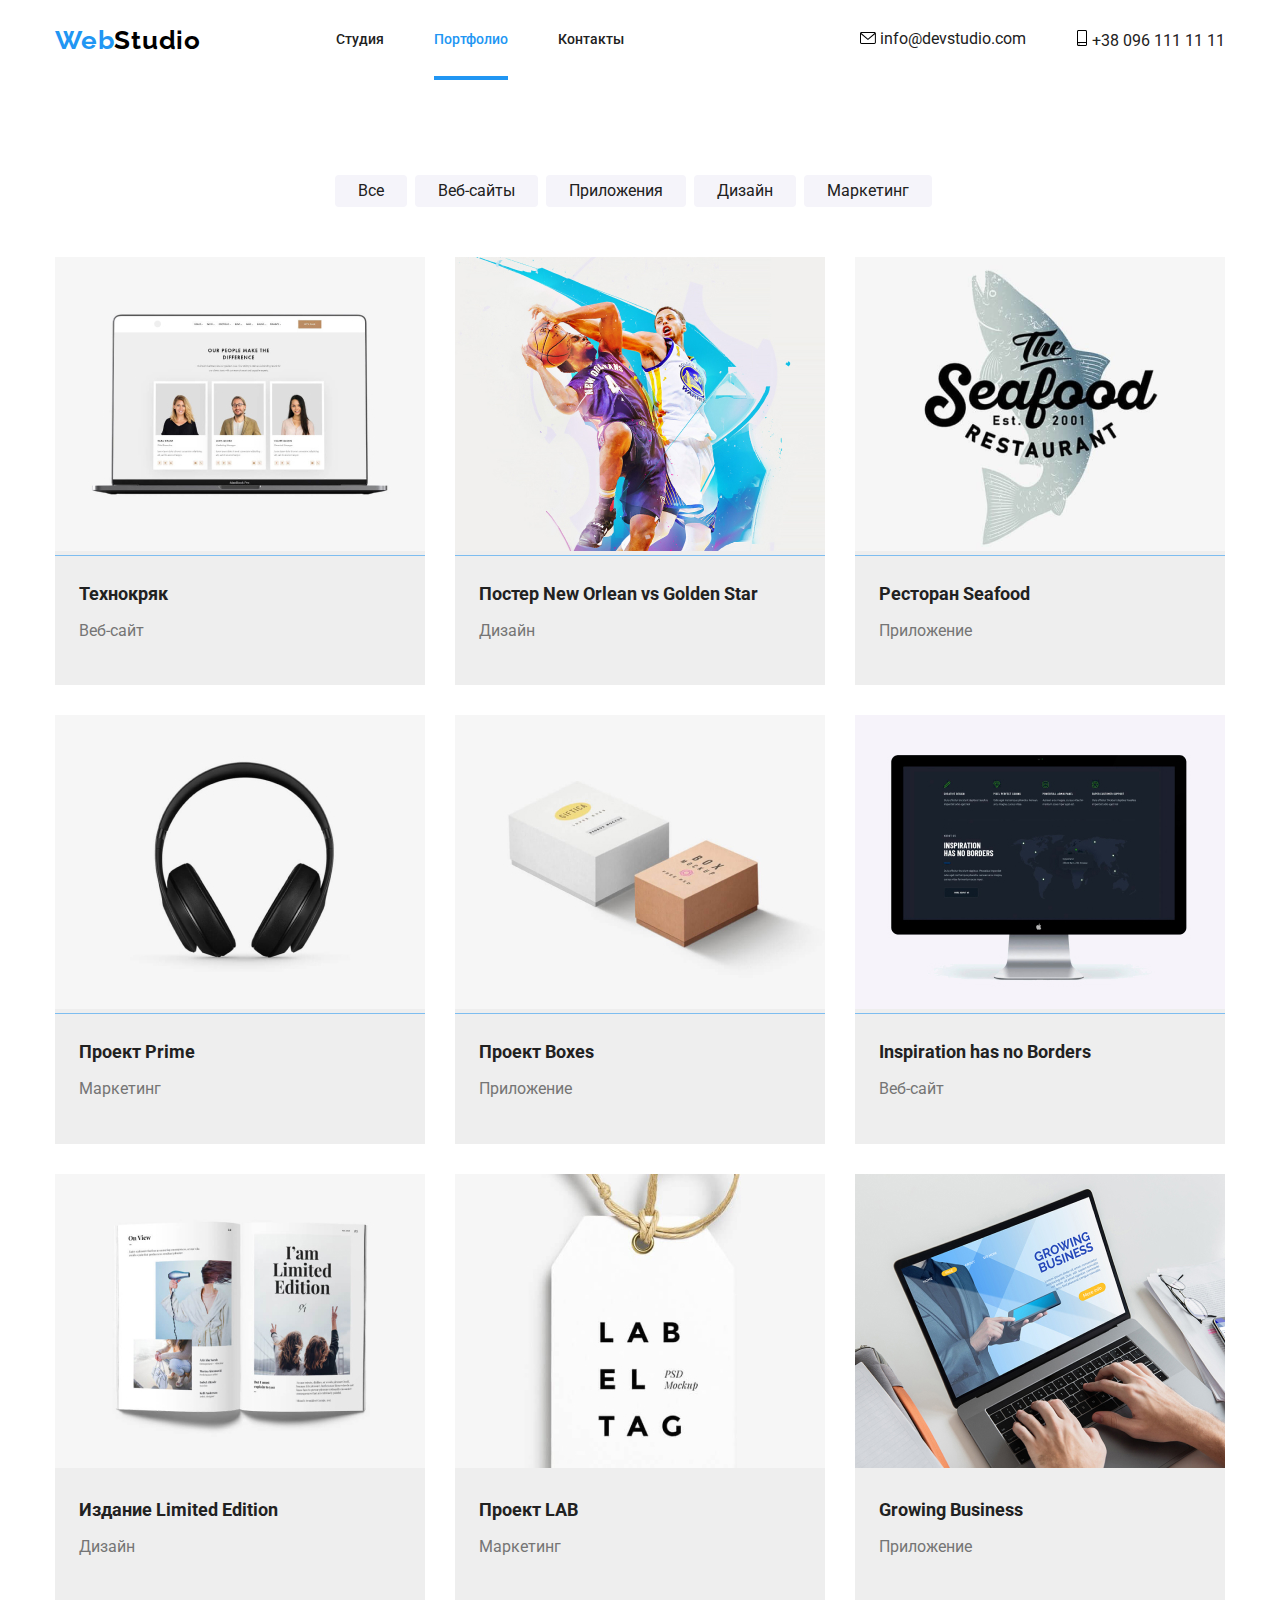
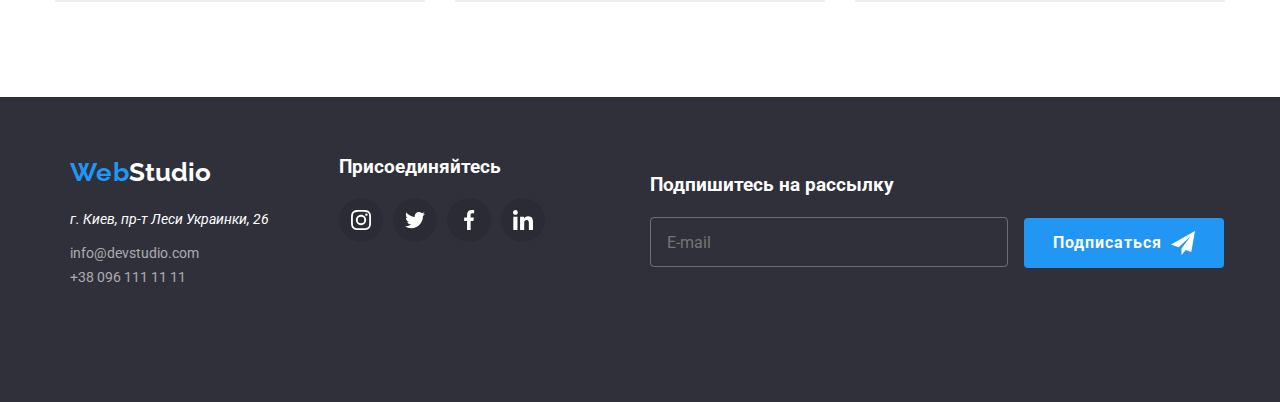
==== portfolio.html @ d2968dad "перенесено файли з дз-7" ====
<!DOCTYPE html>
<html lang="ru">
<head>
    <meta charset="UTF-8">
    <meta name="viewport" content="width=device-width, initial-scale=1.0">
    <title>Portfolio</title>
    <link href="https://fonts.googleapis.com/css2?family=Raleway:wght@700&family=Roboto:wght@400;500;700;900&display=swap" rel="stylesheet">
    <!-- <link rel="stylesheet" href="./css/styles.css"> -->
    <link rel="stylesheet" href="./css/main.min.css">
</head>
<body>

    <header class="page-header">
        <div class="container main-nav">
            <nav class="display-flex">
                <a href="./index.html" class="logo"> <span class="web">Web</span><span class="studio">Studio</span>  </a>
    
                <ul class="site-nav list">
                     <li class="item"><a href="./index.html" class="link" >Студия</a></li>
                     <li class="item"><a href="" class="link current" >Портфолио</a></li>
                     <li class="item"><a href="" class="link" >Контакты</a></li>
                </ul>
            </nav>
    
            <ul class="auth-nav-list">
                <li class="item">
                    <svg class="item-icon" width="16" height="12">
                        <use href="./svg/sprite.svg#icon-envelope"></use>
                    </svg>
                    <a href="mailto:info@devstudio.com" class="link">info@devstudio.com</a>
                </li>
                
                <li class="item">
                    <svg class="item-icon" width="12" height="16">
                        <use href="./svg/sprite.svg#icon-smartphone"></use>
                    </svg>
                    <a href="tel:+380961111111" class="link" >+38 096 111 11 11</a>
                </li>
            </ul>
        </div>
    </header>

    <main class="features">
       <div class="container">
        <section>
            <!-- <h1>невидимий заголовок</h1> -->
             <nav>
                 <ul class="btn-portfolio">
                     <li><button class="button-portfolio">Все</button></li>
                     <li><button class="button-portfolio">Веб-сайты</button></li>
                     <li><button class="button-portfolio">Приложения</button></li>
                     <li><button class="button-portfolio">Дизайн</button></li>
                     <li><button class="button-portfolio">Маркетинг</button></li>
                 </ul>
              </nav>
 
              <ul class="works">
                  <li class="works-element">
                      <a href="">
                        <div class="works-element-blue">
                             <img src="./img/img31.png" alt="Технокряк" width="370">
                             <div class="works-overlay">
                                 <p class="works-description">Технокряк это современная площадка распространения коронавируса. Компании используют эту платформу для цифрового шпионажа и атак на защищённые сервера конкурентов.</p>
                             </div>
                        </div>
                             <h3 class="team-works">Технокряк</h3>
                             <p class="team-web">Веб-сайт</p>
                      </a>
                  </li>
 
                  <li class="works-element">
                     <a href="">
                        <div class="works-element-blue">
                             <img src="./img/img32.png" alt="Постер New Orlean vs Golden Star" width="370">
                             <div class="works-overlay">
                                 <p class="works-description">Технокряк это современная площадка распространения коронавируса. Компании используют эту платформу для цифрового шпионажа и атак на защищённые сервера конкурентов.</p>
                             </div>
                        </div>
                             <h3 class="team-works">Постер New Orlean vs Golden Star</h3>
                             <p class="team-web">Дизайн</p>
                     </a>
                 </li>
 
                 <li class="works-element">
                     <a href="">
                        <div class="works-element-blue">
                             <img src="./img/img33.png" alt="Ресторан Seafood" width="370">
                             <div class="works-overlay">
                                 <p class="works-description">Технокряк это современная площадка распространения коронавируса. Компании используют эту платформу для цифрового шпионажа и атак на защищённые сервера конкурентов.</p>
                             </div>
                        </div>
                             <h3 class="team-works">Ресторан Seafood</h3>
                             <p class="team-web">Приложение</p>
                     </a>
                 </li>
 
                 <li class="works-element">
                     <a href="">
                        <div class="works-element-blue">
                             <img src="./img/img34.png" alt="Проект Prime" width="370">
                             <div class="works-overlay">
                                 <p class="works-description"> Технокряк это современная площадка распространения коронавируса. Компании используют эту платформу для цифрового шпионажа и атак на защищённые сервера конкурентов.</p>
                            </div>
                        </div>
                             <h3 class="team-works">Проект Prime</h3>
                             <p class="team-web">Маркетинг</p>
                     </a>
                 </li>
 
                 <li class="works-element">
                     <a href="">
                        <div class="works-element-blue">
                              <img src="./img/img35.png" alt="Проект Boxes" width="370">
                              <div class="works-overlay">
                                  <p class="works-description">Технокряк это современная площадка распространения коронавируса. Компании используют эту платформу для цифрового шпионажа и атак на защищённые сервера конкурентов.</p>
                            </div>
                        </div>
                              <h3 class="team-works">Проект Boxes</h3>
                              <p class="team-web">Приложение</p>
                     </a>
                 </li>
 
                 <li class="works-element">
                     <a href="">
                        <div class="works-element-blue">
                             <img src="./img/img36.png" alt="Inspiration has no Borders" width="370">
                             <div class="works-overlay">
                                 <p class="works-description">Технокряк это современная площадка распространения коронавируса. Компании используют эту платформу для цифрового шпионажа и атак на защищённые сервера конкурентов.</p>
                            </div>
                        </div>
                             <h3 class="team-works">Inspiration has no Borders</h3>
                             <p class="team-web">Веб-сайт</p>
                     </a>
                 </li>
 
                 <li class="works-element">
                     <a href="">
                        <div class="works-element-blue">
                             <img src="./img/img37.png" alt="Издание Limited Edition" width="370">
                             <div class="works-overlay">
                                 <p class="works-description">Технокряк это современная площадка распространения коронавируса. Компании используют эту платформу для цифрового шпионажа и атак на защищённые сервера конкурентов.</p>
                            </div>
                        </div>
                             <h3 class="team-works">Издание Limited Edition</h3>
                             <p class="team-web">Дизайн</p>
                     </a>
                 </li>
 
                 <li class="works-element">
                     <a href="">
                        <div class="works-element-blue">
                             <img src="./img/img38.png" alt="Проект LAB" width="370">
                             <div class="works-overlay">
                                 <p class="works-description">Технокряк это современная площадка распространения коронавируса. Компании используют эту платформу для цифрового шпионажа и атак на защищённые сервера конкурентов.</p>
                            </div>
                        </div>
                             <h3 class="team-works">Проект LAB</h3>
                             <p class="team-web">Маркетинг</p>
                     </a>
                 </li>
 
                 <li class="works-element">
                     <a href="">
                        <div class="works-element-blue">
                             <img src="./img/img39.png" alt="Growing Business" width="370">
                             <div class="works-overlay">
                                 <p class="works-description">Технокряк это современная площадка распространения коронавируса. Компании используют эту платформу для цифрового шпионажа и атак на защищённые сервера конкурентов.</p>
                            </div>
                        </div>
                             <h3 class="team-works">Growing Business</h3>
                             <p class="team-web">Приложение</p>
                     </a>
                 </li>
              </ul>
          </section>
       </div>
    </main>


    <footer class="footer">
        <div class="container footer-container">
            <div class="contact-block">
                <a href="./index.html" class="logo"> <span class="web">Web</span><span class="studio-footer">Studio</span>  </a>

                <address>
                 г. Киев, пр-т Леси Украинки, 26
                </address>

                 <ul class="footer-list">
                    <li><a class="contact" href="mailto:info@devstudio.com">info@devstudio.com</a></li>
                    <li><a class="contact" href="tel:+380961111111">+38 096 111 11 11</a></li>
                </ul>
            </div>

            <div class="join-block">
                <h3 class="join-block-title">Присоединяйтесь</h3>
                 <ul class="social-display">
                    <li>
                        <div class="social-icon">
                            <svg width="20" height="20">
                                 <use href="./svg/sprite.svg#icon-instagram"></use>
                            </svg>
                        </div>
                     </li>

                     <li>
                        <div class="social-icon">
                            <svg width="20" height="20">
                                 <use href="./svg/sprite.svg#icon-twitter"></use>
                            </svg>
                        </div>
                     </li>

                    <li>
                        <div class="social-icon">
                            <svg width="20" height="20">
                                 <use href="./svg/sprite.svg#icon-facebook"></use>
                            </svg>
                        </div>
                     </li>

                    <li>
                        <div class="social-icon">
                            <svg width="20" height="20">
                                 <use href="./svg/sprite.svg#icon-linkedin"></use>
                            </svg>
                        </div>
                     </li>
                </ul>
            </div>

            <div class="subscription">
                <h3 class="contact-block-title">Подпишитесь на рассылку</h3>
                <div class="form-field-subscription">
                    <input type="email" class="subscribe-form-input" name="email" id="email" placeholder="E-mail">
                <button type="submit" class="subscribe-button iconsend">Подписаться</button>
                </div>

            </div>
        </div>

    </footer>

</body>
</html>
---- css/styles.css ----
html {
    box-sizing: border-box;
}

*,
*::before,
*::after {
    box-sizing: inherit;
    text-decoration: none;
}

:root {
    --primary-title-color:  #212121;
    --primary-text-color: #757575;
    --background-color-grey: #E5E5E5;
    --color-blue: #2196F3;
    --main-white-color: #FFFFFF;
}

body {
    color: var(--primary-title-color);
    /* background-color: var(--background-color-grey); */
    font-family: Roboto, sans-serif;
    margin: 0;
}

.container {
    margin-left: auto;
    margin-right: auto;
    width: 1200px;

    padding-right: 15px;
    padding-left: 15px;
}

/* оформлення лого */

.logo {
    font-family: Raleway;

    font-weight: 700;
    font-size: 26px;
    line-height: 1.19;
}

.web {
    color: var(--color-blue);
    letter-spacing: 0.03em;
}

.studio {
    color: #000000;
    letter-spacing: 0.03em;
}

.logo:focus {
    color: var(--color-blue);
}

/* Header */

.page-header {
    background-color: var(--main-white-color);
}

header {
    background-color: var(--main-white-color);
}

/* забрала крапочки у всіх списках */

ul {
    list-style: none;
    margin-bottom: 0;
    margin-top: 0;
}

/* NAV */

.main-nav {
    display: flex;
    align-items: center;
}

.auth-nav-list {
    margin-top: 0;
    margin-bottom: 0;
    margin-left: auto;
    display: flex;
}

/* .auth-nav-list:hover {
    color: #2196F3;
} */

.display-flex {
    display: flex;
    align-items: center;
}

.auth-nav-list .item + .item {
    margin-left: 50px;
}

.site-nav .item + .item {
   margin-left: 50px;
}

.item-icon {
    justify-content: center;
    align-items: center;
    align-content: center;
}

.item {
    transition-duration: 250ms;
    transition-timing-function: cubic-bezier (0.4, 0, 0.2, 1);
}

.item:hover .item-icon, .item:focus .item-icon {
    fill: #2196F3;
    color: #2196F3;
}

.site-nav {
    display: flex;
    margin-left: 95px;
}

/* навігація сторінки */
.link {
    position: relative;

    color: var(--primary-title-color);

    transition-duration: 250ms;
    transition-timing-function: cubic-bezier (0.4, 0, 0.2, 1);
}

.link.current::after {
    content: '';

    position: absolute;

    left: 0;
    bottom: 0;

    display: block;
    width: 100%;
    height: 4px;
    background-color: #2196F3;
    border-radius: 2%;

    opacity: 1;

    transition-duration: 250ms;
    transition-timing-function: cubic-bezier (0.4, 0, 0.2, 1);
}


.link:hover, .link:focus {
    color: #2196F3;
}

.site-nav .link {
    padding-top: 32px;
    padding-bottom: 32px;
    display: block;

    font-weight: 500;
    font-size: 14px;
    line-height: 1.14;
}

.site-nav a:hover, .site-nav a:focus {
    color: var(--color-blue);

}

.site-nav .link.current {
    color:  var(--color-blue);
}

/* Hero */

.hero {
    max-width: 1600px;
    height: 600px;
    margin-left: auto;
    margin-right: auto;
    padding-top: 200px;
    padding-left: 450px;
    padding-right: 450px;

    background-image: linear-gradient(to right,
     rgba(47, 48, 58, 0.4),
     rgba(47, 48, 58, 0.4)),
     url(../img/img-hero.jpg);

    background-size: cover;
    background-position: center;

    background-color: #2F303A;

    text-align: center;
}


.hero-title {
    margin-top: 0;
    margin-bottom: 40px;
    color: var(--main-white-color);

    font-weight: 900;
    font-size: 44px;
    line-height: 1.36;
}

/* Секції */

.features {
    margin-top: 0;
    padding-top: 95px;
    padding-bottom: 95px;
    /* background-color: var(--background-color-grey); */
}

.features-images {
    margin-top: 0;
    padding-bottom: 95px;
    /* background-color: var(--background-color-grey); */
}

.features-icon {
    background-color: #F5F4FA;
    margin-right: 30px;
    margin-bottom: 30px;

    width: 270px;
    height: 120px;

    display: flex;
    align-items: center;
    justify-content: center;
    border-radius: 4px;
}

.features-list {
    margin-top: 0;
    padding: 0;

    display: inline-flex;
    /* flex-wrap: wrap; */
}

.features-list-item {
    width: 270px;
    margin-right: 30px;
}

/* .features-list-item::before {
    display: block;
    content: "";
    width: 270px;
    height: 120px;
    margin-bottom: 30px;

    background-repeat: no-repeat;
    background-position: 50% 50%;
    background-color: #F5F4FA;
    background-size: contain;
    border-radius: 4px;
} */

/* .social-icon {
    width: 100px;
    height: 100px;
} */

/* .icon-antena::before {
    background-image: url(../img/antena.svg);
}

.icon-clock::before {
    background-image: url(../img/clock.svg);
}

.icon-diagrama::before {
    background-image: url(../img/diagrama.svg);
}

.icon-astronaut::before {
    background-image: url(../img/astronaut1.svg);
}

.features-list-item:last-child {
    margin-right: 0;
} */


.features-title {
    margin-top: 0;
    margin-bottom: 50px;
    color: var(--primary-title-color);

    font-weight: 700;
    font-size: 36px;
    line-height: 1.17;

    text-align: center;
}

.features-title-item {
    /* position: relative; */
    display: flex;
    flex-wrap: wrap;
    padding: 0;
}

.element {
    width: 370px;
    margin-right: 30px;
}

.element:nth-child(3n){
    margin-right: 0;
}

.element-position {
    position: relative;
}

.element-title-css {
    position: absolute;

    display: flex;

    color: #FFFFFF;
    font-weight: 700;
    font-size: 12px;
    line-height: 1.17;
    text-transform: uppercase;
    align-items: center;
    justify-content: center;

    bottom: 0;
    left: 0;

    width: 370px;
    height: 70px;

    background-color: rgba(47, 53, 58, 0.8);

    margin: 0;

    opacity: 1;
}

/* .element:hover .element-title-css {
    opacity: 1;

    transition: 250ms;
} */

.features-article {
    margin-top: 0;
    margin-bottom: 10px;

    color:  var(--primary-title-color);

    font-weight: 700;
    font-size: 14px;
    line-height: 1.14;

    text-transform: uppercase;
}

.feature-text {
    margin-top: 0;
    margin-bottom: 0;

    color: var(--primary-text-color);

    font-weight: 400;
    font-size: 14px;
    line-height: 1.71;
}

/* TEAM */

.team {
    padding-top: 95px;
    padding-bottom: 95px;
    background-color: #F5F4FA;
}

.features-title-flex {
    display: flex;
    flex-wrap: wrap;
    padding: 0;
}

.name-flex {
    margin-right: 30px;
    background: #FFFFFF;

    box-shadow: 0px 1px 3px rgba(0, 0, 0, 0.12), 0px 1px 1px rgba(0, 0, 0, 0.14), 0px 2px 1px rgba(0, 0, 0, 0.2);
    border-radius: 0px 0px 4px 4px;
}

.social-team {
    display: flex;
    padding: 0;

    width: 210px;
    height: 45px;

    margin-top: 16px;
    margin-bottom: 30px;
    margin-right: 32px;
    margin-left: 32px;
}

.social-link-icon {
    fill: #AFB1B8;

    transition-duration: 250ms;
    transition-timing-function: cubic-bezier (0.4, 0, 0.2, 1);
}

.social-team:last-child {
    margin-right: 0;
}

.social-link {
    display: inline-flex;

    background-color: #fff;
    border-radius: 50%;

    text-align: center;
    align-items: flex-start;

    width: 45px;
    height: 45px;

    justify-content: center;
    align-items: center;

    transition-duration: 250ms;
    transition-timing-function: cubic-bezier (0.4, 0, 0.2, 1);
}

.social-link:hover .social-link-icon, .social-link:focus .social-link-icon {
    fill: white;
    background-color: #2196F3;
    }

.social-link:hover, .social-link:focus {
    background-color: #2196F3;
}

.features-title-flex .name-flex:last-child {
    margin-right: 0;
}

.team-name {
    margin-top: 30px;
    margin-bottom: 10px;

    color: var(--primary-title-color);

    font-weight: 500;
    font-size: 16px;
    line-height: 1.19;

    text-align: center;
 }

 .team-occupation {
    margin-top: 0;
    /* margin-bottom: 30px; */

    color: var(--primary-text-color);

    font-weight: 400;
    font-size: 16px;
    line-height: 1.19;

    text-align: center;
 }

/* CLIENTS  */

 .clients {
     padding-top: 95px;
     padding-bottom: 95px;
      }

.clients-list {
    display: flex;
    flex-wrap: wrap;
    padding-right: 0;
    padding-left: 0;
}

.clients-name {
    width: 170px;
    height: 90px;
    margin-right: 30px;
    padding: 20px 65px;
    align-items: center;

    border: 1px solid #AFB1B8;
    box-sizing: border-box;
    border-radius: 4px;

}

.clients-name:last-child {
    margin-right: 0;
    padding: 20px 40px;
    align-items: center;
}

.clients-name-icon {
    fill: #AFB1B8;

    transition-duration: 250ms;
    transition-timing-function: cubic-bezier (0.4, 0, 0.2, 1);
}

.clients-name:hover, .clients-name:focus {
    border-color:  #2196F3;
}

.clients-name:hover .clients-name-icon,
.clients-name:focus .clients-name-icon {
   fill: #2196F3;
}

/* OUR works */

.works {
    display: flex;
    flex-wrap: wrap;

    padding: 0;
}

.works-element {
    width: 370px;
    margin-right: 30px;
    margin-bottom: 30px;
    padding-bottom: 20px;
    background-color: #eeeeee;

}

.works-element:hover {
    box-shadow: 0px 1px 3px rgba(0, 0, 0, 0.12), 0px 1px 1px rgba(0, 0, 0, 0.14), 0px 2px 1px rgba(0, 0, 0, 0.2);
}

.works-element-blue {
    position: relative;

    overflow: hidden;
}

.works-overlay {
    position: absolute;
    top: 0;
    left: 0;
    width: 100%;
    height: 100%;
    background-color: rgba(33, 150, 243, 0.9);

    /* opacity: 0; */

    transform: translateY(100%);

    transition-duration: 250ms;
    transition-timing-function: cubic-bezier (0.4, 0, 0.2, 1);
}

.works-element:hover .works-overlay {
    transform: translateY(0);
}

/* .works-element-blue:hover::before {
    opacity: 1;
} */

.works-description {
    position: absolute;
    top: 0;
    left: 0;
    top: 50%;
    left: 50%;
    transform: translate(-50%, -50%);
    display: flex;

    /* opacity: 0; */

    width: 322px;
    height: 168px;

    font-weight: 400;
    font-size: 18px;
    line-height: 1.56;
    color: #FFFFFF;

    margin: 0;
    padding: 0;

    transition-duration: 250ms;
    transition-timing-function: cubic-bezier (0.4, 0, 0.2, 1);
}

.works-element-blue .works-description:hover {
    opacity: 1;
}

.works-element:nth-child(3n) {
    margin-right: 0;
}

.works-element:nth-last-child(-n + 3) {
    margin-bottom: 0;
}

.team-works {
    margin-top: 20px;
    margin-bottom: 4px;
    margin-left: 24px;
    margin-right: 24px;

    color: var(--primary-title-color);

    font-weight: 700;
    font-size: 18px;
    line-height: 2;
}

.team-web {
    margin-top: 0;
    margin-bottom: 20px;
    margin-left: 24px;
    margin-right: 24px;

    color: var(--primary-text-color);

   font-weight: 400;
    font-size: 16px;
    line-height: 1.86;
}

.button {
    display: inline-block;

    border-radius: 4px;
    padding: 10px 32px;
    width: 200px;
    height: 50px;
    border: 1px solid transparent;

    color: var(--main-white-color);
    background-color:  var(--color-blue);

    font-family: inherit;
    font-weight: 700;
    font-size: 16px;
    line-height: 2.14;

    align-items: center;
    text-align: center;

    transition-duration: 250ms;
    transition-timing-function: cubic-bezier (0.4, 0, 0.2, 1);
}

.button:hover, .button:focus {
    background-color:  var(--color-blue);
}

.button-portfolio {
    display: inline-block;

    border-radius: 4px;
    padding: 6px 22px;
    margin-right: 8px;

    text-align: center;
    border: 1px solid transparent;

    color: var(--primary-title-color);
    background-color:  #F5F4FA;

    transition-duration: 250ms;
    transition-timing-function: cubic-bezier (0.4, 0, 0.2, 1);
}

.btn-portfolio .button-portfolio:not(:last-child) {
    margin-right: 8px;
}

/* .btn-portfolio:last-child {
    margin-right: 0;
}  */

.button-portfolio:hover, .button-portfolio:focus {
    background-color:  var(--color-blue);
}

.btn-portfolio {
    display: flex;
    flex-wrap: wrap;

    margin-top: 0;
    margin-bottom: 50px;
    padding: 0 280px;
}

/* footer */

footer {
    padding-top: 60px;
    padding-bottom: 60px;

    background-color: #2F303A;
    color: var(--main-white-color);
}

.footer {
    display: flex;
    flex-wrap: wrap;
}

.studio-footer {
    color: var(--main-white-color);
}

address {
    margin-top: 20px;
    margin-bottom: 10px;

    color: var(--main-white-color);

    font-weight: 400;
    font-size: 14px;
    line-height: 1.71;
}

address:hover, address:focus {
    color:  var(--color-blue);

    transition-duration: 250ms;
    transition-timing-function: cubic-bezier (0.4, 0, 0.2, 1);
}

.footer-list {
    margin-top: 0;
    margin-bottom: 0;
    padding-left: 0;
}

.contact {
    padding-bottom: 10px;
    color: rgba(255, 255, 255, 0.6);

    font-weight: 400;
    font-size: 14px;
    line-height: 1.71;

    transition-duration: 250ms;
    transition-timing-function: cubic-bezier (0.4, 0, 0.2, 1);
}

.contact:hover, .contact:focus {
    color:  var(--color-blue);
}

.contact-block {

    padding-right: 15px;
    padding-left: 15px;
    /* margin-top: 0;
    margin-bottom: 0; */
}

.contact-block-title {
    margin-top: 0;
    margin-bottom: 0;
}

.footer-container {
    display: flex;
    flex-wrap: wrap;
}

.social {
    display: inline-block;
    padding-right: 0;
    padding-left: 0;

    width: 45px;
    height: 45px;
}

.social-display {
    display: flex;
    padding: 0;
}

.social-icon {
    display: inline-flex;

    background-color: rgba(0, 0, 0, 0.1);
    border-radius: 50%;
    fill: #FFFFFF;

    /* text-align: center;
    align-items: flex-start; */
    border: none;

    width: 44px;
    height: 44px;
    margin-right: 10px;
    margin-top: 20px;
    margin-bottom: 100px;

    justify-content: center;
    align-items: center;

    transition-duration: 250ms;
    transition-timing-function: cubic-bezier (0.4, 0, 0.2, 1);
}

.social-icon:hover,
.social-icon:focus {
    background-color: #2196F3;
}

.backdrop {
    position: fixed;
    top: 0;
    left: 0;
    width: 100%;
    height: 100%;
    background-color: rgba(0, 0, 0, 0.2);

    opacity: 1;
    transition: opacity 250ms cubic-bezier(0.4, 0, 0.2, 1);

    z-index: 1;
}

.backdrop.is-hidden {
    opacity: 0;
    pointer-events: none;
}

.backdrop.is-hidden .modal {
    transform: translate(-50%, -50%) scale(0.9);
}

.modal {
    position: absolute;

    top: 50%;
    left: 50%;

    background-color: #fff;

    transform: translate(-50%, -50%) scale(1);

    transition: transform 250ms cubic-bezier(0.4, 0, 0.2, 1);
}

.form {
    display: flex;
    flex-direction: column;

    width: 530px;
    height: 580px;
    outline: 1px solid violet;
}

.form-title {
    font-style: normal;
    font-weight: 700;
    font-size: 20px;
    line-height: 1.15;
    /* text-align: center; */

    color: #212121;

    padding-top: 40px;
    padding-left: 40px;
    padding-right: 40px;
    padding-bottom: 15px;

    margin: 0;
}

.form-field {
    position: relative;
    display: flexbox;
    /* flex-direction: column; */
    margin-bottom: 10px;
}

.form-text {
    position: relative;

    font-style: normal;
    font-weight: 400;
    font-size: 12px;
    line-height: 1.17;

    color: #757575;

    margin-bottom: 4px;
    padding-left: 40px;
}

.form-field label {
    margin-bottom: 5px;
}

.form-input {
    width: 450px;
    height: 40px;

    border: 1px solid rgba(33, 33, 33, 0.2);
    box-sizing: border-box;
    border-radius: 4px;

    margin-left: 40px;
    margin-right: 40px;
    padding: 10px 45px;
}

.form-icon {
    position: absolute;

    top: 50%;
    left: 12px;
    margin-left: 45px;
}

.form-field:focus-within .form-text {
    transform: translate(-50%);
}

.text-comment {
    margin-top: 10px;

    margin-right: 40px;
}

.form-message {
    display: block;

    width: 450px;
    height: 120px;
    border: 1px solid rgba(33, 33, 33, 0.2);
    border-radius: 4px;
    resize: none;

    font-family: Roboto, sans-serif;
    font-size: 12px;
    line-height: 1.17;
    color: rgba(117, 117, 117, 0.5);

    padding: 12px 16px;
    margin-left: 45px;
}


.form-input:focus,
.form-message:focus {
    outline: none;
    border: 1px solid  #2196f3;
}

.form-input:focus + .form-icon {
    fill:  #2196f3;
}

.information-field-wrapper {
    position: relative;

    margin-top: 20px;
    margin-left: 55px;
}

.form-field textarea {
    margin-left: 40px;
}

.agreement-policy {
    font-family: Roboto;
    font-style: normal;
    font-weight: normal;
     font-size: 14px;
    line-height: 1.71;
}

.agreement-terms {
    font-family: Roboto;
    font-style: normal;
    font-weight: normal;
    font-size: 14px;
    line-height: 1.71;
    text-decoration: underline;
}

.information-form-btn {
    display: flex;
    width: 200px;
    height: 50px;
    background-color: #188ce8;
    box-shadow: 0px 4px 4px rgba(0, 0, 0, 0.15);
    border-radius: 4px;
    margin: 0 auto;
    border: none;
    font-style: normal;
    font-weight: bold;
    font-size: 16px;
    line-height: 1.875;

    letter-spacing: 0.06em;
    color: #ffffff;
    margin-top: 30px;
    padding-top: 10px;
    padding-bottom: 10px;
    padding-left: 56px;
}

.close {
    position: absolute;

    top: 8px;
    right: 8px;

    width: 30px;
    height: 30px;

    padding: 0;

    border-radius: 50%;
    border: 1px solid rgba(0, 0, 0, 0.1);

    background-color: #fff;
}

.subscription {
    padding-left: 130px;
}

.subscribe-form-input {
    width: 358px;
    height: 50px;
    padding-left: 16px;
    background-color: transparent;
    border: 1px solid rgba(255, 255, 255, 0.3);
    border-radius: 4px;
    color: #ffffff;
}

.form-field-subscription {
  position: relative;
    display: block;
    margin-top: 20px;
    margin-bottom: 10px;
}

.subscribe-button {
    display: inline-flex;
    align-items: center;
    justify-content: space-between;
    width: 200px;
    height: 50px;
    padding: 10px 29px;
    margin-left: 12px;
    font-weight: 700;
    font-size: 16px;
    font-style: normal;
    line-height: 1.143;
    letter-spacing: 0.06em;
    color: #ffffff;
    text-align: left;
    border-style: none;
    background-color:  #2196f3;
    border-radius: 4px;
    cursor: pointer;
  }
  .subscribe-button::after {
    display: block;
    content: "";
    width: 24px;
    height: 24px;
    background-color: transparent;
    background-repeat: no-repeat;
    background-position: center;
    /*border-radius: 4px;*/
  }

  .iconsend::after {
    background-image: url(../svg/send.svg);
  }
---- css/main.min.css ----
/*! modern-normalize v1.0.0 | MIT License | https://github.com/sindresorhus/modern-normalize */*,*::before,*::after{-webkit-box-sizing:border-box;box-sizing:border-box}:root{-moz-tab-size:4;-o-tab-size:4;tab-size:4}html{line-height:1.15;-webkit-text-size-adjust:100%}body{margin:0}body{font-family:system-ui,-apple-system,"Segoe UI",Roboto,Helvetica,Arial,sans-serif,"Apple Color Emoji","Segoe UI Emoji"}hr{height:0;color:inherit}abbr[title]{text-decoration:none}a{text-decoration:none}b,strong{font-weight:bolder}code,kbd,samp,pre{font-family:ui-monospace, SFMono-Regular, Consolas, 'Liberation Mono', Menlo, monospace;font-size:1em}small{font-size:80%}sub,sup{font-size:75%;line-height:0;position:relative;vertical-align:baseline}sub{bottom:-0.25em}sup{top:-0.5em}table{text-indent:0;border-color:inherit}button,input,optgroup,select,textarea{font-family:inherit;font-size:100%;line-height:1.15;margin:0}button,select{text-transform:none}button,[type='button'],[type='reset'],[type='submit']{-webkit-appearance:button}::-moz-focus-inner{border-style:none;padding:0}:-moz-focusring{outline:1px dotted ButtonText}:-moz-ui-invalid{box-shadow:none}legend{padding:0}progress{vertical-align:baseline}::-webkit-inner-spin-button,::-webkit-outer-spin-button{height:auto}[type='search']{-webkit-appearance:textfield;outline-offset:-2px}::-webkit-search-decoration{-webkit-appearance:none}::-webkit-file-upload-button{-webkit-appearance:button;font:inherit}summary{display:list-item}html{-webkit-box-sizing:border-box;box-sizing:border-box}*,*::before,*::after{-webkit-box-sizing:inherit;box-sizing:inherit;text-decoration:none}body{color:#212121;text-decoration:none;font-family:Roboto,sans-serif;margin:0}.container{margin-left:auto;margin-right:auto;width:1200px;padding-right:15px;padding-left:15px}.logo{font-family:Raleway;font-weight:700;font-size:26px;line-height:1.19}.web{color:#2196F3;letter-spacing:0.03em}.studio{color:#000000;letter-spacing:0.03em}.logo:focus{color:#2196F3}.page-header{background-color:#fff}header{background-color:#fff}ul{list-style:none;margin-bottom:0;margin-top:0}.main-nav{display:-webkit-box;display:-ms-flexbox;display:flex;-webkit-box-align:center;-ms-flex-align:center;align-items:center}.auth-nav-list{margin-top:0;margin-bottom:0;margin-left:auto;display:-webkit-box;display:-ms-flexbox;display:flex}.display-flex{display:-webkit-box;display:-ms-flexbox;display:flex;-webkit-box-align:center;-ms-flex-align:center;align-items:center}.auth-nav-list .item+.item{margin-left:50px}.site-nav .item+.item{margin-left:50px}.item-icon{-webkit-box-pack:center;-ms-flex-pack:center;justify-content:center;-webkit-box-align:center;-ms-flex-align:center;align-items:center;-ms-flex-line-pack:center;align-content:center}.item:hover .item-icon,.item:focus .item-icon{fill:#2196F3;color:#2196F3}.item{-webkit-transition-duration:250ms;transition-duration:250ms;-webkit-transition-timing-function:cubic-bezier 0.4,0,0.2,1;transition-timing-function:cubic-bezier 0.4,0,0.2,1}.site-nav{display:-webkit-box;display:-ms-flexbox;display:flex;margin-left:95px}.link{position:relative;color:#212121;-webkit-transition-duration:250ms;transition-duration:250ms;-webkit-transition-timing-function:cubic-bezier 0.4,0,0.2,1;transition-timing-function:cubic-bezier 0.4,0,0.2,1}.link:hover,.link:focus{color:#2196F3}.link.current::after{content:'';position:absolute;left:0;bottom:0;display:block;width:100%;height:4px;background-color:#2196F3;border-radius:2%;opacity:1;-webkit-transition-duration:250ms;transition-duration:250ms;-webkit-transition-timing-function:cubic-bezier 0.4,0,0.2,1;transition-timing-function:cubic-bezier 0.4,0,0.2,1}.site-nav .link{padding-top:32px;padding-bottom:32px;display:block;font-weight:500;font-size:14px;line-height:1.14}.site-nav a:hover,.site-nav a:focus{color:#2196F3}.site-nav .link.current{color:#2196F3}.hero{max-width:1600px;height:600px;margin-left:auto;margin-right:auto;padding-top:200px;padding-left:450px;padding-right:450px;background-image:-webkit-gradient(linear, left top, right top, from(rgba(47,48,58,0.4)), to(rgba(47,48,58,0.4))),url(../img/img-hero.jpg);background-image:linear-gradient(to right, rgba(47,48,58,0.4), rgba(47,48,58,0.4)),url(../img/img-hero.jpg);background-size:cover;background-position:center;background-color:#2F303A;text-align:center}.hero-title{margin-top:0;margin-bottom:40px;color:#fff;font-weight:900;font-size:44px;line-height:1.36}.button{display:inline-block;border-radius:4px;padding:10px 32px;width:200px;height:50px;border:1px solid transparent;color:#fff;background-color:#2196F3;font-family:inherit;font-weight:700;font-size:16px;line-height:2.14;-webkit-box-align:center;-ms-flex-align:center;align-items:center;text-align:center;-webkit-transition-duration:250ms;transition-duration:250ms;-webkit-transition-timing-function:cubic-bezier 0.4,0,0.2,1;transition-timing-function:cubic-bezier 0.4,0,0.2,1}.button:hover,.button:focus{background-color:#2196F3}.features{margin-top:0;padding-top:95px;padding-bottom:95px}.features-images{margin-top:0;padding-bottom:95px}.features-icon{background-color:#F5F4FA;margin-right:30px;margin-bottom:30px;width:270px;height:120px;display:-webkit-box;display:-ms-flexbox;display:flex;-webkit-box-align:center;-ms-flex-align:center;align-items:center;-webkit-box-pack:center;-ms-flex-pack:center;justify-content:center;border-radius:4px}.features-list{margin-top:0;padding:0;display:-webkit-inline-box;display:-ms-inline-flexbox;display:inline-flex}.features-list-item{width:270px;margin-right:30px}.features-title{margin-top:0;margin-bottom:50px;color:#212121;font-weight:700;font-size:36px;line-height:1.17;text-align:center}.features-title-item{display:-webkit-box;display:-ms-flexbox;display:flex;-ms-flex-wrap:wrap;flex-wrap:wrap;padding:0}.element{width:370px;margin-right:30px}.element:nth-child(3n){margin-right:0}.element-position{position:relative}.element-title-css{position:absolute;display:-webkit-box;display:-ms-flexbox;display:flex;color:#fff;font-weight:700;font-size:12px;line-height:1.17;text-transform:uppercase;-webkit-box-align:center;-ms-flex-align:center;align-items:center;-webkit-box-pack:center;-ms-flex-pack:center;justify-content:center;bottom:0;left:0;width:370px;height:70px;background-color:rgba(47,53,58,0.8);margin:0;opacity:1}.features-article{margin-top:0;margin-bottom:10px;color:#212121;font-weight:700;font-size:14px;line-height:1.14;text-transform:uppercase}.feature-text{margin-top:0;margin-bottom:0;color:#757575;font-weight:400;font-size:14px;line-height:1.71}.team{padding-top:95px;padding-bottom:95px;background-color:#F5F4FA}.features-title-flex{display:-webkit-box;display:-ms-flexbox;display:flex;-ms-flex-wrap:wrap;flex-wrap:wrap;padding:0}.name-flex{margin-right:30px;background:#fff;-webkit-box-shadow:0px 1px 3px rgba(0,0,0,0.12),0px 1px 1px rgba(0,0,0,0.14),0px 2px 1px rgba(0,0,0,0.2);box-shadow:0px 1px 3px rgba(0,0,0,0.12),0px 1px 1px rgba(0,0,0,0.14),0px 2px 1px rgba(0,0,0,0.2);border-radius:0px 0px 4px 4px}.social-team{display:-webkit-box;display:-ms-flexbox;display:flex;padding:0;width:210px;height:45px;margin-top:16px;margin-bottom:30px;margin-right:32px;margin-left:32px}.social-link-icon{fill:#AFB1B8;-webkit-transition-duration:250ms;transition-duration:250ms;-webkit-transition-timing-function:cubic-bezier 0.4,0,0.2,1;transition-timing-function:cubic-bezier 0.4,0,0.2,1}.social-link:hover .social-link-icon,.social-link:focus .social-link-icon{fill:#fff;background-color:#2196F3}.social-team:last-child{margin-right:0}.social-link{display:-webkit-inline-box;display:-ms-inline-flexbox;display:inline-flex;background-color:#fff;border-radius:50%;text-align:center;-webkit-box-align:start;-ms-flex-align:start;align-items:flex-start;width:45px;height:45px;-webkit-box-pack:center;-ms-flex-pack:center;justify-content:center;-webkit-box-align:center;-ms-flex-align:center;align-items:center;-webkit-transition-duration:250ms;transition-duration:250ms;-webkit-transition-timing-function:cubic-bezier 0.4,0,0.2,1;transition-timing-function:cubic-bezier 0.4,0,0.2,1}.social-link:hover,.social-link:focus{background-color:#2196F3}.features-title-flex .name-flex:last-child{margin-right:0}.team-name{margin-top:30px;margin-bottom:10px;color:#212121;font-weight:500;font-size:16px;line-height:1.19;text-align:center}.team-occupation{margin-top:0;color:#757575;font-weight:400;font-size:16px;line-height:1.19;text-align:center}.clients{padding-top:95px;padding-bottom:95px}.clients-list{display:-webkit-box;display:-ms-flexbox;display:flex;-ms-flex-wrap:wrap;flex-wrap:wrap;padding-right:0;padding-left:0}.clients-name{width:170px;height:90px;margin-right:30px;padding:20px 65px;-webkit-box-align:center;-ms-flex-align:center;align-items:center;border:1px solid #AFB1B8;-webkit-box-sizing:border-box;box-sizing:border-box;border-radius:4px}.clients-name:hover,.clients-name:focus{border-color:#2196F3}.clients-name:last-child{margin-right:0;padding:20px 40px;-webkit-box-align:center;-ms-flex-align:center;align-items:center}.clients-name-icon{fill:#AFB1B8;-webkit-transition-duration:250ms;transition-duration:250ms;-webkit-transition-timing-function:cubic-bezier 0.4,0,0.2,1;transition-timing-function:cubic-bezier 0.4,0,0.2,1}.clients-name:hover .clients-name-icon,.clients-name:focus .clients-name-icon{fill:#2196F3}footer{padding-top:60px;padding-bottom:60px;background-color:#2F303A;color:#fff}.footer{display:block}.studio-footer{color:#fff}address{margin-top:20px;margin-bottom:10px;color:#fff;font-weight:400;font-size:14px;line-height:1.71}address:hover,address:focus{color:#2196F3;-webkit-transition-duration:250ms;transition-duration:250ms;-webkit-transition-timing-function:cubic-bezier 0.4,0,0.2,1;transition-timing-function:cubic-bezier 0.4,0,0.2,1}.footer-list{margin-top:0;margin-bottom:0;padding-left:0}.contact{padding-bottom:10px;color:rgba(255,255,255,0.6);font-weight:400;font-size:14px;line-height:1.71;-webkit-transition-duration:250ms;transition-duration:250ms;-webkit-transition-timing-function:cubic-bezier 0.4,0,0.2,1;transition-timing-function:cubic-bezier 0.4,0,0.2,1}.contact:hover,.contact:focus{color:#2196F3}.contact-block{padding-left:15px}.join-block-title{margin-top:0;margin-bottom:0}.footer-container{display:-webkit-box;display:-ms-flexbox;display:flex;-ms-flex-wrap:wrap;flex-wrap:wrap}.join-block{padding-left:70px}.social{display:inline-block;padding-right:0;padding-left:0;width:45px;height:45px}.social-display{display:-webkit-box;display:-ms-flexbox;display:flex;padding:0}.social-icon{display:-webkit-inline-box;display:-ms-inline-flexbox;display:inline-flex;background-color:rgba(0,0,0,0.1);border-radius:50%;fill:#fff;border:none;width:44px;height:44px;margin-right:10px;margin-top:20px;margin-bottom:100px;-webkit-box-pack:center;-ms-flex-pack:center;justify-content:center;-webkit-box-align:center;-ms-flex-align:center;align-items:center;-webkit-transition-duration:250ms;transition-duration:250ms;-webkit-transition-timing-function:cubic-bezier 0.4,0,0.2,1;transition-timing-function:cubic-bezier 0.4,0,0.2,1}.social-icon:hover,.social-icon:focus{background-color:#2196F3}.subscription{padding-left:95px}.subscribe-form-input{width:358px;height:50px;padding-left:16px;background-color:transparent;border:1px solid rgba(255,255,255,0.3);border-radius:4px;color:#fff}.form-field-subscription{position:relative;display:block;margin-top:20px;margin-bottom:10px}.subscribe-button{display:-webkit-inline-box;display:-ms-inline-flexbox;display:inline-flex;-webkit-box-align:center;-ms-flex-align:center;align-items:center;-webkit-box-pack:justify;-ms-flex-pack:justify;justify-content:space-between;width:200px;height:50px;padding:10px 29px;margin-left:12px;font-weight:700;font-size:16px;font-style:normal;line-height:1.143;letter-spacing:0.06em;color:#fff;text-align:left;border-style:none;background-color:#2196F3;border-radius:4px;cursor:pointer}.subscribe-button::after{display:block;content:"";width:24px;height:24px;background-color:transparent;background-repeat:no-repeat;background-position:center}.iconsend::after{background-image:url(../svg/send.svg)}.backdrop{position:fixed;top:0;left:0;width:100%;height:100%;background-color:rgba(0,0,0,0.2);opacity:1;-webkit-transition:opacity 250ms cubic-bezier 0.4,0,0.2,1;transition:opacity 250ms cubic-bezier 0.4,0,0.2,1;z-index:1}.backdrop.is-hidden{opacity:0;pointer-events:none}.backdrop.is-hidden .modal{-webkit-transform:translate(-50%, -50%) scale(0.9);transform:translate(-50%, -50%) scale(0.9)}.modal{position:absolute;top:50%;left:50%;background-color:#fff;-webkit-transform:translate(-50%, -50%) scale(1);transform:translate(-50%, -50%) scale(1);-webkit-transition:0,0.2,1,-webkit-transform 250ms cubic-bezier 0.4;transition:0,0.2,1,-webkit-transform 250ms cubic-bezier 0.4;transition:transform 250ms cubic-bezier 0.4,0,0.2,1;transition:transform 250ms cubic-bezier 0.4,0,0.2,1,-webkit-transform 250ms cubic-bezier 0.4}.form{display:-webkit-box;display:-ms-flexbox;display:flex;-webkit-box-orient:vertical;-webkit-box-direction:normal;-ms-flex-direction:column;flex-direction:column;width:530px;height:580px;outline:1px solid}.form-title{font-style:normal;font-weight:700;font-size:20px;line-height:1.15;color:#212121;padding-top:40px;padding-left:40px;padding-right:40px;padding-bottom:15px;margin:0}.form-field{position:relative;display:flexbox;margin-bottom:10px}.form .form-field:nth-child(4n+2){margin-bottom:0}.form-text{position:relative;font-style:normal;font-weight:400;font-size:12px;line-height:1.17;color:#757575;margin-bottom:4px;padding-left:40px}.form-field label{margin-bottom:5px}.form-input{width:450px;height:40px;border:1px solid rgba(33,33,33,0.2);-webkit-box-sizing:border-box;box-sizing:border-box;border-radius:4px;margin-left:40px;margin-right:40px;padding:10px 45px}.form-icon{position:absolute;top:50%;left:12px;margin-left:45px}.form-field:focus-within .form-text{-webkit-transform:translate(-50%);transform:translate(-50%)}.text-comment{margin-top:10px;margin-right:40px}.form-message{display:block;width:450px;height:120px;border:1px solid rgba(33,33,33,0.2);border-radius:4px;resize:none;font-family:Roboto, sans-serif;font-size:12px;line-height:1.17;color:rgba(117,117,117,0.5);padding:12px 16px;margin-left:45px}.form-input:focus,.form-message:focus{outline:none;border:1px solid  #2196f3}.form-input:focus+.form-icon{fill:#2196F3}.information-field-wrapper{position:relative;margin-top:20px;margin-left:55px}.form-field textarea{margin-left:40px}.agreement-policy{font-family:Roboto,sans-serif;font-style:normal;font-weight:normal;font-size:14px;line-height:1.71}.agreement-terms{font-family:Roboto,sans-serif;font-style:normal;font-weight:normal;font-size:14px;line-height:1.71;text-decoration:underline}.information-form-btn{display:-webkit-box;display:-ms-flexbox;display:flex;width:200px;height:50px;background-color:#2196F3;-webkit-box-shadow:0px 4px 4px rgba(0,0,0,0.15);box-shadow:0px 4px 4px rgba(0,0,0,0.15);border-radius:4px;margin:0 auto;border:none;font-style:normal;font-weight:bold;font-size:16px;line-height:1.875;letter-spacing:0.06em;color:#fff;margin-top:30px;margin-bottom:40px;padding-top:10px;padding-bottom:10px;padding-left:56px}.close{position:absolute;top:8px;right:8px;width:30px;height:30px;padding:0;border-radius:50%;border:1px solid rgba(0,0,0,0.1);background-color:#fff}.works{display:-webkit-box;display:-ms-flexbox;display:flex;-ms-flex-wrap:wrap;flex-wrap:wrap;padding:0}.works-element{width:370px;margin-right:30px;margin-bottom:30px;padding-bottom:20px;background-color:#eeeeee}.works-element:hover{-webkit-box-shadow:0px 1px 3px rgba(0,0,0,0.12),0px 1px 1px rgba(0,0,0,0.14),0px 2px 1px rgba(0,0,0,0.2);box-shadow:0px 1px 3px rgba(0,0,0,0.12),0px 1px 1px rgba(0,0,0,0.14),0px 2px 1px rgba(0,0,0,0.2)}.works-element-blue{position:relative;overflow:hidden}.works-overlay{position:absolute;top:0;left:0;width:100%;height:100%;background-color:rgba(33,150,243,0.9);-webkit-transform:translateY(100%);transform:translateY(100%);-webkit-transition-duration:250ms;transition-duration:250ms;-webkit-transition-timing-function:cubic-bezier 0.4,0,0.2,1;transition-timing-function:cubic-bezier 0.4,0,0.2,1}.works-element:hover .works-overlay{-webkit-transform:translateY(0);transform:translateY(0)}.works-description{position:absolute;top:0;left:0;top:50%;left:50%;-webkit-transform:translate(-50%, -50%);transform:translate(-50%, -50%);display:-webkit-box;display:-ms-flexbox;display:flex;width:322px;height:168px;font-weight:400;font-size:18px;line-height:1.56;color:#fff;margin:0;padding:0;-webkit-transition-duration:250ms;transition-duration:250ms;-webkit-transition-timing-function:cubic-bezier 0.4,0,0.2,1;transition-timing-function:cubic-bezier 0.4,0,0.2,1}.works-element-blue .works-description:hover{opacity:1}.works-element:nth-child(3n){margin-right:0}.works-element:nth-last-child(-n+3){margin-bottom:0}.team-works{margin-top:20px;margin-bottom:4px;margin-left:24px;margin-right:24px;color:#212121;font-weight:700;font-size:18px;line-height:2}.team-web{margin-top:0;margin-bottom:20px;margin-left:24px;margin-right:24px;color:#757575;font-weight:400;font-size:16px;line-height:1.86}.button-portfolio{display:inline-block;border-radius:4px;padding:6px 22px;margin-right:8px;text-align:center;border:1px solid transparent;color:#212121;background-color:#F5F4FA;-webkit-transition-duration:250ms;transition-duration:250ms;-webkit-transition-timing-function:cubic-bezier 0.4,0,0.2,1;transition-timing-function:cubic-bezier 0.4,0,0.2,1}.button-portfolio:hover,.button-portfolio:focus{background-color:#2196F3}.btn-portfolio .button-portfolio:not(:last-child){margin-right:8px}.btn-portfolio{display:-webkit-box;display:-ms-flexbox;display:flex;-ms-flex-wrap:wrap;flex-wrap:wrap;margin-top:0;margin-bottom:50px;padding:0 280px}
/*# sourceMappingURL=main.min.css.map */
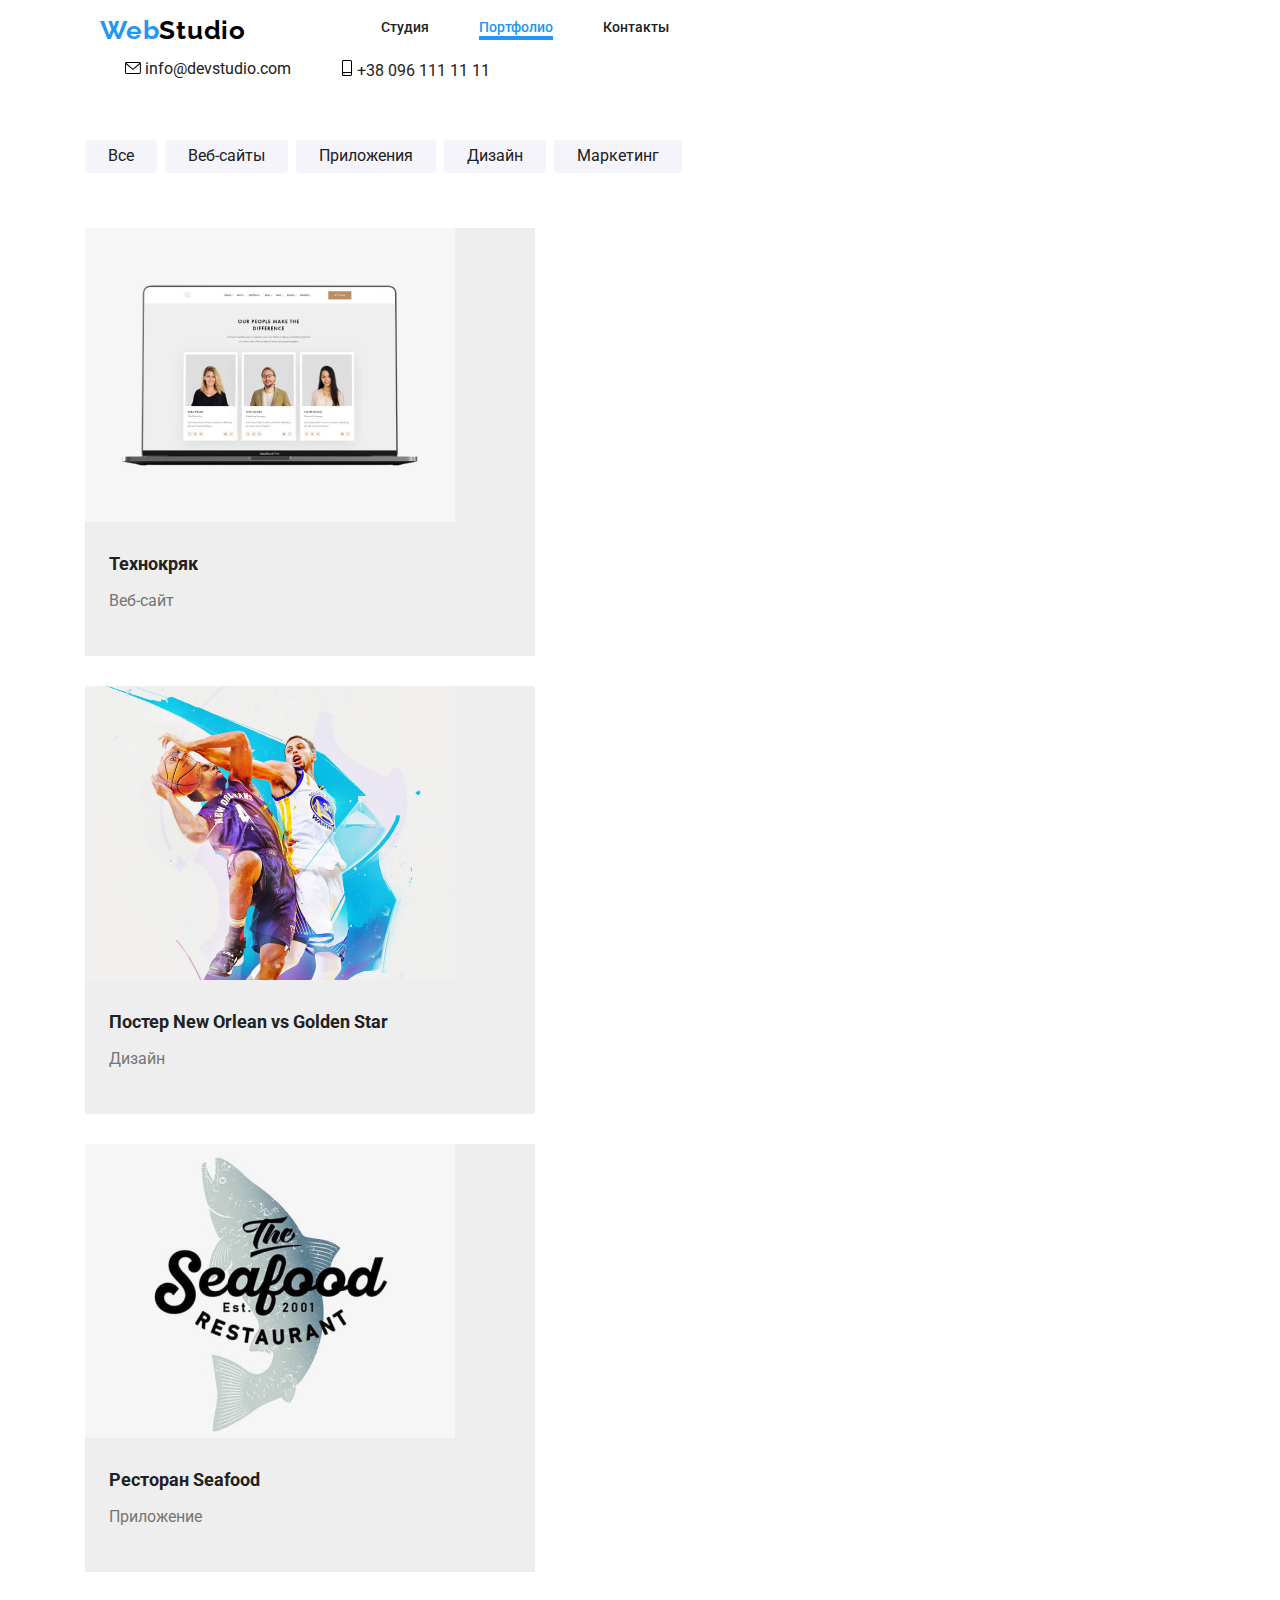
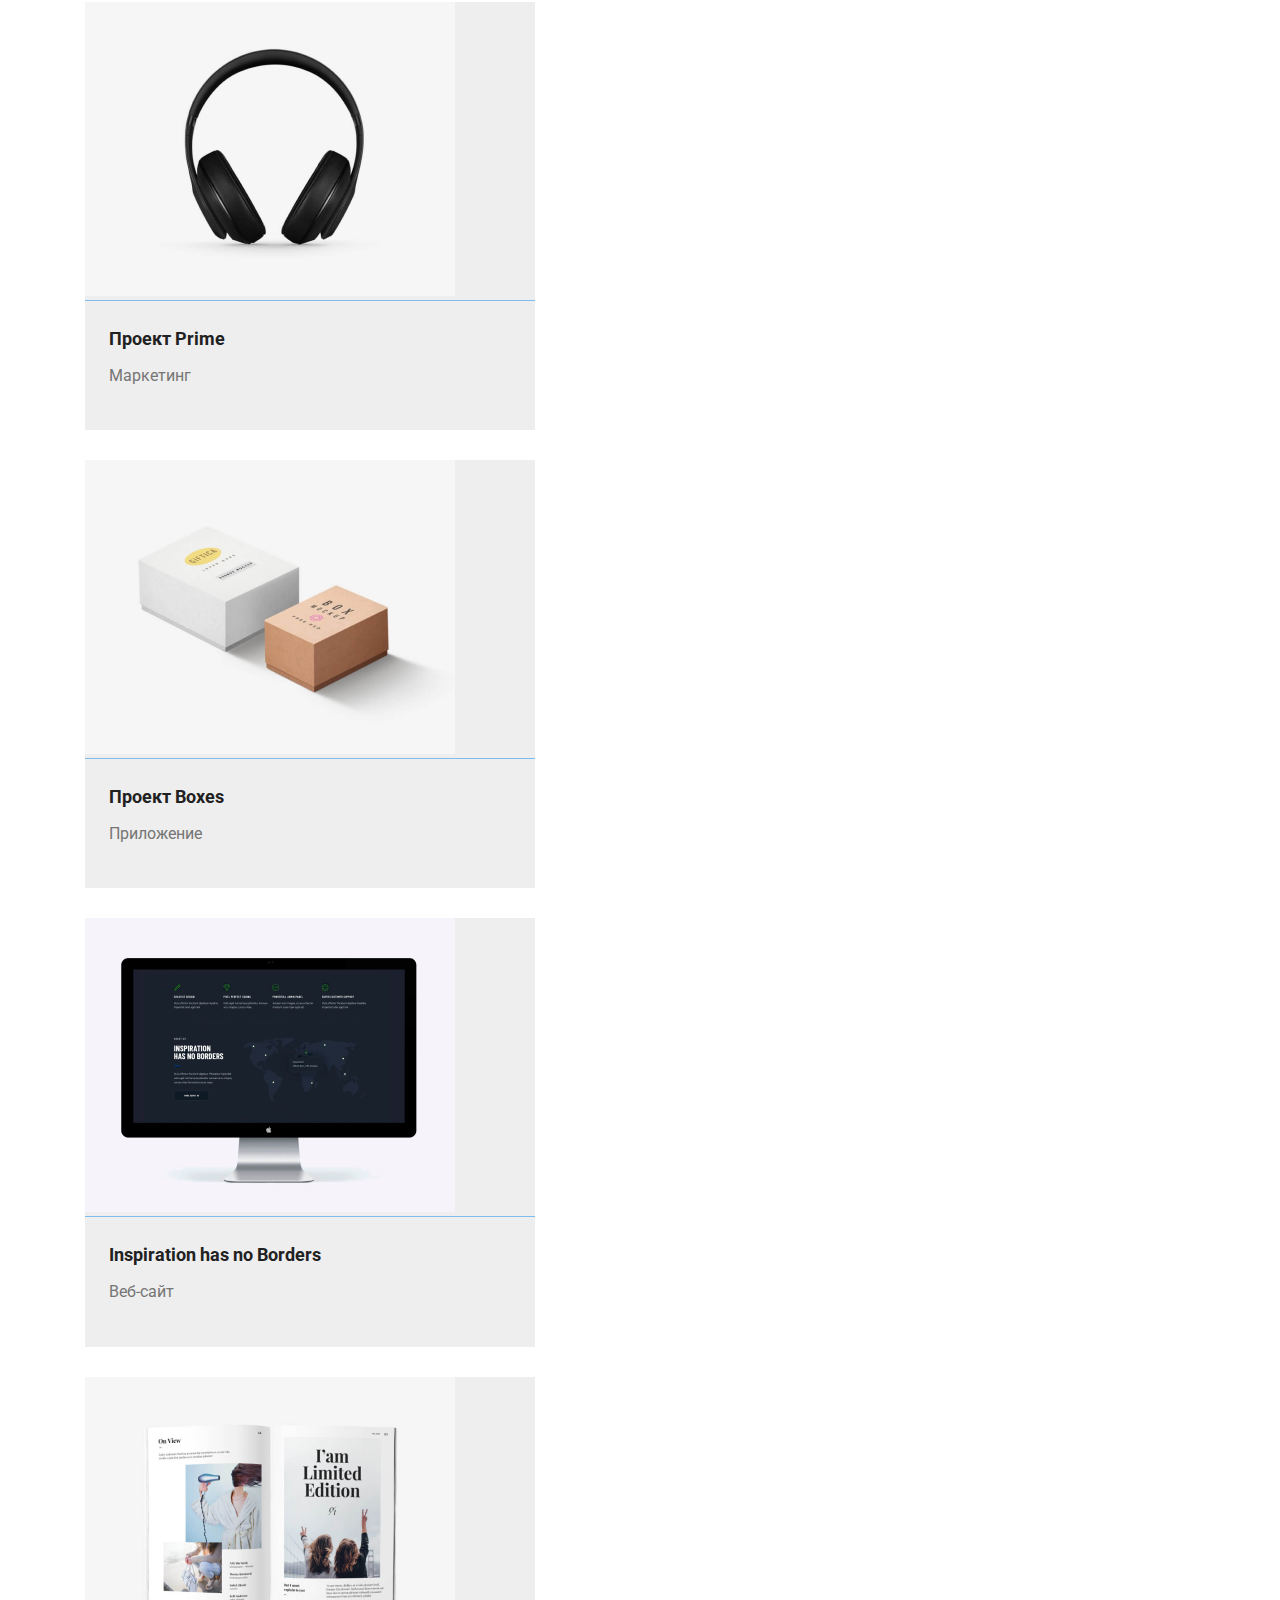
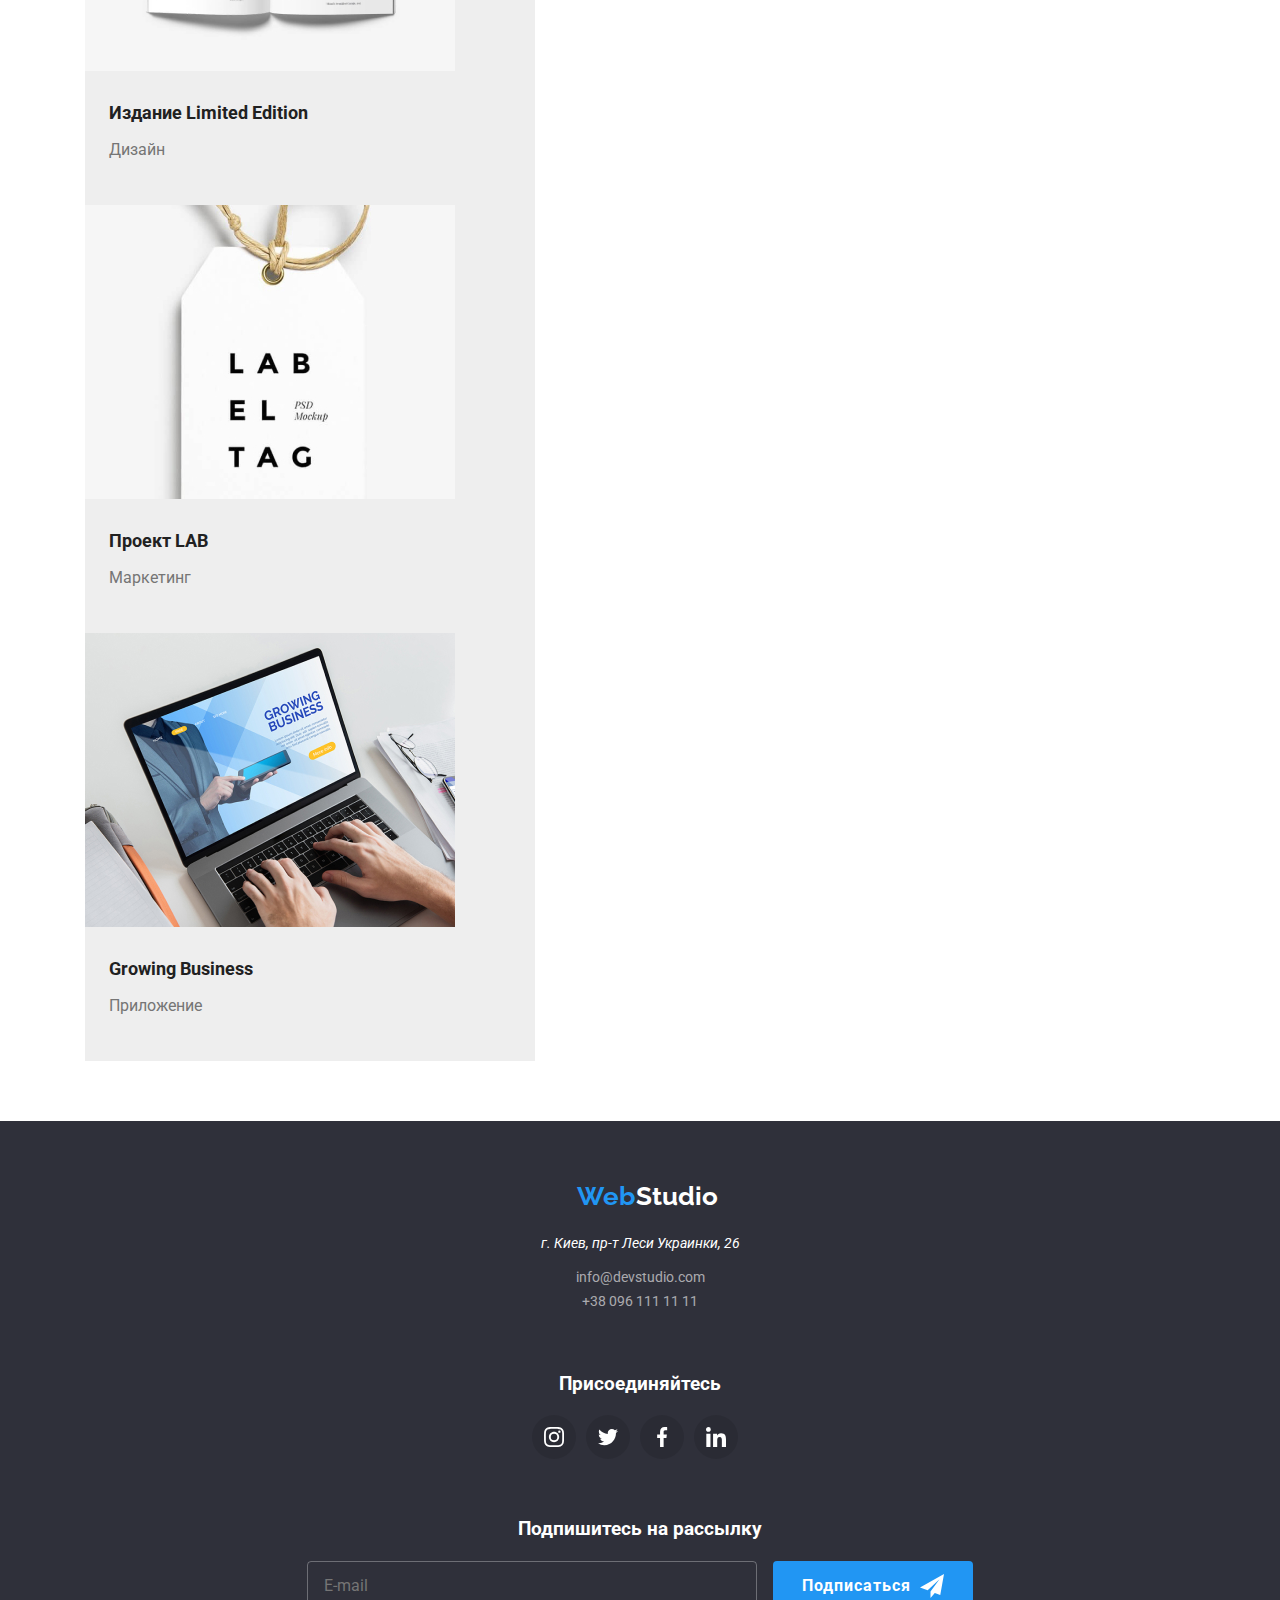
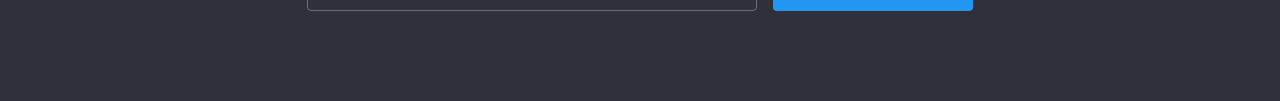
==== commit fb732ef4: "стан справ до адаптивки" ====
--- a/portfolio.html
+++ b/portfolio.html
@@ -15,6 +15,50 @@
             <nav class="display-flex">
                 <a href="./index.html" class="logo"> <span class="web">Web</span><span class="studio">Studio</span>  </a>
     
+                <button type="button"
+                class="menu-button"
+                aria-expanded="false"
+                aria-controls="menu-container"
+                data-menu-button>
+        
+            <svg
+                width="40"
+                height="40"
+                aria-label="Переключатель мобильного меню">
+
+                <use class="icon-menu" href="./svg/sprite.svg#icon-menu-button"></use>
+                <use class="icon-close" href="./svg/sprite.svg#icon-phone-black-form"></use>
+            </svg>
+        </button>
+
+        <div class="mobile-menu-container" id="menu-container" data-menu>
+            <div class="mobile-navigation">
+                <ul class="mobile-site-nav list">
+                    <li class="mobile-menu-item"><a href="./index.html" class="link" >Студия</a></li>
+                    <li class="mobile-menu-item"><a href="" class="link current" >Портфолио</a></li>
+                    <li class="mobile-menu-item"><a href="" class="link" >Контакты</a></li>
+               </ul>
+            </div>
+
+            <div class="mobile-contacts">
+                <ul class="mobile-auth-nav-list">
+                    <li class="mobile-item">
+                        <svg class="item-icon" width="16" height="12">
+                            <use href="./svg/sprite.svg#icon-envelope"></use>
+                        </svg>
+                        <a href="mailto:info@devstudio.com" class="link">info@devstudio.com</a>
+                    </li>
+        
+                    <li class="mobile-item">
+                        <svg class="item-icon" width="12" height="16">
+                            <use href="./svg/sprite.svg#icon-smartphone"></use>
+                        </svg>
+                        <a href="tel:+380961111111" class="link" >+38 096 111 11 11</a>
+                    </li>
+                </ul>
+            </div>
+        </div>
+
                 <ul class="site-nav list">
                      <li class="item"><a href="./index.html" class="link" >Студия</a></li>
                      <li class="item"><a href="" class="link current" >Портфолио</a></li>
@@ -240,6 +284,7 @@
         </div>
 
     </footer>
-
+    
+    <script src="./js/menu.js"></script>
 </body>
 </html>--- a/css/styles.css
+++ b/css/styles.css
@@ -299,6 +299,18 @@
 
 
 .features-title {
+    margin-top: 0;
+    margin-bottom: 50px;
+    color: var(--primary-title-color);
+
+    font-weight: 700;
+    font-size: 36px;
+    line-height: 1.17;
+
+    text-align: center;
+}
+
+.features-title-team {
     margin-top: 0;
     margin-bottom: 50px;
     color: var(--primary-title-color);
--- a/css/main.min.css
+++ b/css/main.min.css
@@ -3,5 +3,5 @@
  Consolas,  'Liberation Mono',  Menlo,- monospace;font-size:1em}small{font-size:80%}sub,sup{font-size:75%;line-height:0;position:relative;vertical-align:baseline}sub{bottom:-0.25em}sup{top:-0.5em}table{text-indent:0;border-color:inherit}button,input,optgroup,select,textarea{font-family:inherit;font-size:100%;line-height:1.15;margin:0}button,select{text-transform:none}button,[type='button'],[type='reset'],[type='submit']{-webkit-appearance:button}::-moz-focus-inner{border-style:none;padding:0}:-moz-focusring{outline:1px dotted ButtonText}:-moz-ui-invalid{box-shadow:none}legend{padding:0}progress{vertical-align:baseline}::-webkit-inner-spin-button,::-webkit-outer-spin-button{height:auto}[type='search']{-webkit-appearance:textfield;outline-offset:-2px}::-webkit-search-decoration{-webkit-appearance:none}::-webkit-file-upload-button{-webkit-appearance:button;font:inherit}summary{display:list-item}html{-webkit-box-sizing:border-box;box-sizing:border-box}*,*::before,*::after{-webkit-box-sizing:inherit;box-sizing:inherit;text-decoration:none}body{color:#212121;text-decoration:none;font-family:Roboto,sans-serif;margin:0}.container{margin-left:auto;margin-right:auto;width:1200px;padding-right:15px;padding-left:15px}.logo{font-family:Raleway;font-weight:700;font-size:26px;line-height:1.19}.web{color:#2196F3;letter-spacing:0.03em}.studio{color:#000000;letter-spacing:0.03em}.logo:focus{color:#2196F3}.page-header{background-color:#fff}header{background-color:#fff}ul{list-style:none;margin-bottom:0;margin-top:0}.main-nav{display:-webkit-box;display:-ms-flexbox;display:flex;-webkit-box-align:center;-ms-flex-align:center;align-items:center}.auth-nav-list{margin-top:0;margin-bottom:0;margin-left:auto;display:-webkit-box;display:-ms-flexbox;display:flex}.display-flex{display:-webkit-box;display:-ms-flexbox;display:flex;-webkit-box-align:center;-ms-flex-align:center;align-items:center}.auth-nav-list .item+.item{margin-left:50px}.site-nav .item+.item{margin-left:50px}.item-icon{-webkit-box-pack:center;-ms-flex-pack:center;justify-content:center;-webkit-box-align:center;-ms-flex-align:center;align-items:center;-ms-flex-line-pack:center;align-content:center}.item:hover .item-icon,.item:focus .item-icon{fill:#2196F3;color:#2196F3}.item{-webkit-transition-duration:250ms;transition-duration:250ms;-webkit-transition-timing-function:cubic-bezier 0.4,0,0.2,1;transition-timing-function:cubic-bezier 0.4,0,0.2,1}.site-nav{display:-webkit-box;display:-ms-flexbox;display:flex;margin-left:95px}.link{position:relative;color:#212121;-webkit-transition-duration:250ms;transition-duration:250ms;-webkit-transition-timing-function:cubic-bezier 0.4,0,0.2,1;transition-timing-function:cubic-bezier 0.4,0,0.2,1}.link:hover,.link:focus{color:#2196F3}.link.current::after{content:'';position:absolute;left:0;bottom:0;display:block;width:100%;height:4px;background-color:#2196F3;border-radius:2%;opacity:1;-webkit-transition-duration:250ms;transition-duration:250ms;-webkit-transition-timing-function:cubic-bezier 0.4,0,0.2,1;transition-timing-function:cubic-bezier 0.4,0,0.2,1}.site-nav .link{padding-top:32px;padding-bottom:32px;display:block;font-weight:500;font-size:14px;line-height:1.14}.site-nav a:hover,.site-nav a:focus{color:#2196F3}.site-nav .link.current{color:#2196F3}.hero{max-width:1600px;height:600px;margin-left:auto;margin-right:auto;padding-top:200px;padding-left:450px;padding-right:450px;background-image:-webkit-gradient(linear, left top, right top, from(rgba(47,48,58,0.4)), to(rgba(47,48,58,0.4))),url(../img/img-hero.jpg);background-image:linear-gradient(to right, rgba(47,48,58,0.4), rgba(47,48,58,0.4)),url(../img/img-hero.jpg);background-size:cover;background-position:center;background-color:#2F303A;text-align:center}.hero-title{margin-top:0;margin-bottom:40px;color:#fff;font-weight:900;font-size:44px;line-height:1.36}.button{display:inline-block;border-radius:4px;padding:10px 32px;width:200px;height:50px;border:1px solid transparent;color:#fff;background-color:#2196F3;font-family:inherit;font-weight:700;font-size:16px;line-height:2.14;-webkit-box-align:center;-ms-flex-align:center;align-items:center;text-align:center;-webkit-transition-duration:250ms;transition-duration:250ms;-webkit-transition-timing-function:cubic-bezier 0.4,0,0.2,1;transition-timing-function:cubic-bezier 0.4,0,0.2,1}.button:hover,.button:focus{background-color:#2196F3}.features{margin-top:0;padding-top:95px;padding-bottom:95px}.features-images{margin-top:0;padding-bottom:95px}.features-icon{background-color:#F5F4FA;margin-right:30px;margin-bottom:30px;width:270px;height:120px;display:-webkit-box;display:-ms-flexbox;display:flex;-webkit-box-align:center;-ms-flex-align:center;align-items:center;-webkit-box-pack:center;-ms-flex-pack:center;justify-content:center;border-radius:4px}.features-list{margin-top:0;padding:0;display:-webkit-inline-box;display:-ms-inline-flexbox;display:inline-flex}.features-list-item{width:270px;margin-right:30px}.features-title{margin-top:0;margin-bottom:50px;color:#212121;font-weight:700;font-size:36px;line-height:1.17;text-align:center}.features-title-item{display:-webkit-box;display:-ms-flexbox;display:flex;-ms-flex-wrap:wrap;flex-wrap:wrap;padding:0}.element{width:370px;margin-right:30px}.element:nth-child(3n){margin-right:0}.element-position{position:relative}.element-title-css{position:absolute;display:-webkit-box;display:-ms-flexbox;display:flex;color:#fff;font-weight:700;font-size:12px;line-height:1.17;text-transform:uppercase;-webkit-box-align:center;-ms-flex-align:center;align-items:center;-webkit-box-pack:center;-ms-flex-pack:center;justify-content:center;bottom:0;left:0;width:370px;height:70px;background-color:rgba(47,53,58,0.8);margin:0;opacity:1}.features-article{margin-top:0;margin-bottom:10px;color:#212121;font-weight:700;font-size:14px;line-height:1.14;text-transform:uppercase}.feature-text{margin-top:0;margin-bottom:0;color:#757575;font-weight:400;font-size:14px;line-height:1.71}.team{padding-top:95px;padding-bottom:95px;background-color:#F5F4FA}.features-title-flex{display:-webkit-box;display:-ms-flexbox;display:flex;-ms-flex-wrap:wrap;flex-wrap:wrap;padding:0}.name-flex{margin-right:30px;background:#fff;-webkit-box-shadow:0px 1px 3px rgba(0,0,0,0.12),0px 1px 1px rgba(0,0,0,0.14),0px 2px 1px rgba(0,0,0,0.2);box-shadow:0px 1px 3px rgba(0,0,0,0.12),0px 1px 1px rgba(0,0,0,0.14),0px 2px 1px rgba(0,0,0,0.2);border-radius:0px 0px 4px 4px}.social-team{display:-webkit-box;display:-ms-flexbox;display:flex;padding:0;width:210px;height:45px;margin-top:16px;margin-bottom:30px;margin-right:32px;margin-left:32px}.social-link-icon{fill:#AFB1B8;-webkit-transition-duration:250ms;transition-duration:250ms;-webkit-transition-timing-function:cubic-bezier 0.4,0,0.2,1;transition-timing-function:cubic-bezier 0.4,0,0.2,1}.social-link:hover .social-link-icon,.social-link:focus .social-link-icon{fill:#fff;background-color:#2196F3}.social-team:last-child{margin-right:0}.social-link{display:-webkit-inline-box;display:-ms-inline-flexbox;display:inline-flex;background-color:#fff;border-radius:50%;text-align:center;-webkit-box-align:start;-ms-flex-align:start;align-items:flex-start;width:45px;height:45px;-webkit-box-pack:center;-ms-flex-pack:center;justify-content:center;-webkit-box-align:center;-ms-flex-align:center;align-items:center;-webkit-transition-duration:250ms;transition-duration:250ms;-webkit-transition-timing-function:cubic-bezier 0.4,0,0.2,1;transition-timing-function:cubic-bezier 0.4,0,0.2,1}.social-link:hover,.social-link:focus{background-color:#2196F3}.features-title-flex .name-flex:last-child{margin-right:0}.team-name{margin-top:30px;margin-bottom:10px;color:#212121;font-weight:500;font-size:16px;line-height:1.19;text-align:center}.team-occupation{margin-top:0;color:#757575;font-weight:400;font-size:16px;line-height:1.19;text-align:center}.clients{padding-top:95px;padding-bottom:95px}.clients-list{display:-webkit-box;display:-ms-flexbox;display:flex;-ms-flex-wrap:wrap;flex-wrap:wrap;padding-right:0;padding-left:0}.clients-name{width:170px;height:90px;margin-right:30px;padding:20px 65px;-webkit-box-align:center;-ms-flex-align:center;align-items:center;border:1px solid #AFB1B8;-webkit-box-sizing:border-box;box-sizing:border-box;border-radius:4px}.clients-name:hover,.clients-name:focus{border-color:#2196F3}.clients-name:last-child{margin-right:0;padding:20px 40px;-webkit-box-align:center;-ms-flex-align:center;align-items:center}.clients-name-icon{fill:#AFB1B8;-webkit-transition-duration:250ms;transition-duration:250ms;-webkit-transition-timing-function:cubic-bezier 0.4,0,0.2,1;transition-timing-function:cubic-bezier 0.4,0,0.2,1}.clients-name:hover .clients-name-icon,.clients-name:focus .clients-name-icon{fill:#2196F3}footer{padding-top:60px;padding-bottom:60px;background-color:#2F303A;color:#fff}.footer{display:block}.studio-footer{color:#fff}address{margin-top:20px;margin-bottom:10px;color:#fff;font-weight:400;font-size:14px;line-height:1.71}address:hover,address:focus{color:#2196F3;-webkit-transition-duration:250ms;transition-duration:250ms;-webkit-transition-timing-function:cubic-bezier 0.4,0,0.2,1;transition-timing-function:cubic-bezier 0.4,0,0.2,1}.footer-list{margin-top:0;margin-bottom:0;padding-left:0}.contact{padding-bottom:10px;color:rgba(255,255,255,0.6);font-weight:400;font-size:14px;line-height:1.71;-webkit-transition-duration:250ms;transition-duration:250ms;-webkit-transition-timing-function:cubic-bezier 0.4,0,0.2,1;transition-timing-function:cubic-bezier 0.4,0,0.2,1}.contact:hover,.contact:focus{color:#2196F3}.contact-block{padding-left:15px}.join-block-title{margin-top:0;margin-bottom:0}.footer-container{display:-webkit-box;display:-ms-flexbox;display:flex;-ms-flex-wrap:wrap;flex-wrap:wrap}.join-block{padding-left:70px}.social{display:inline-block;padding-right:0;padding-left:0;width:45px;height:45px}.social-display{display:-webkit-box;display:-ms-flexbox;display:flex;padding:0}.social-icon{display:-webkit-inline-box;display:-ms-inline-flexbox;display:inline-flex;background-color:rgba(0,0,0,0.1);border-radius:50%;fill:#fff;border:none;width:44px;height:44px;margin-right:10px;margin-top:20px;margin-bottom:100px;-webkit-box-pack:center;-ms-flex-pack:center;justify-content:center;-webkit-box-align:center;-ms-flex-align:center;align-items:center;-webkit-transition-duration:250ms;transition-duration:250ms;-webkit-transition-timing-function:cubic-bezier 0.4,0,0.2,1;transition-timing-function:cubic-bezier 0.4,0,0.2,1}.social-icon:hover,.social-icon:focus{background-color:#2196F3}.subscription{padding-left:95px}.subscribe-form-input{width:358px;height:50px;padding-left:16px;background-color:transparent;border:1px solid rgba(255,255,255,0.3);border-radius:4px;color:#fff}.form-field-subscription{position:relative;display:block;margin-top:20px;margin-bottom:10px}.subscribe-button{display:-webkit-inline-box;display:-ms-inline-flexbox;display:inline-flex;-webkit-box-align:center;-ms-flex-align:center;align-items:center;-webkit-box-pack:justify;-ms-flex-pack:justify;justify-content:space-between;width:200px;height:50px;padding:10px 29px;margin-left:12px;font-weight:700;font-size:16px;font-style:normal;line-height:1.143;letter-spacing:0.06em;color:#fff;text-align:left;border-style:none;background-color:#2196F3;border-radius:4px;cursor:pointer}.subscribe-button::after{display:block;content:"";width:24px;height:24px;background-color:transparent;background-repeat:no-repeat;background-position:center}.iconsend::after{background-image:url(../svg/send.svg)}.backdrop{position:fixed;top:0;left:0;width:100%;height:100%;background-color:rgba(0,0,0,0.2);opacity:1;-webkit-transition:opacity 250ms cubic-bezier 0.4,0,0.2,1;transition:opacity 250ms cubic-bezier 0.4,0,0.2,1;z-index:1}.backdrop.is-hidden{opacity:0;pointer-events:none}.backdrop.is-hidden .modal{-webkit-transform:translate(-50%, -50%) scale(0.9);transform:translate(-50%, -50%) scale(0.9)}.modal{position:absolute;top:50%;left:50%;background-color:#fff;-webkit-transform:translate(-50%, -50%) scale(1);transform:translate(-50%, -50%) scale(1);-webkit-transition:0,0.2,1,-webkit-transform 250ms cubic-bezier 0.4;transition:0,0.2,1,-webkit-transform 250ms cubic-bezier 0.4;transition:transform 250ms cubic-bezier 0.4,0,0.2,1;transition:transform 250ms cubic-bezier 0.4,0,0.2,1,-webkit-transform 250ms cubic-bezier 0.4}.form{display:-webkit-box;display:-ms-flexbox;display:flex;-webkit-box-orient:vertical;-webkit-box-direction:normal;-ms-flex-direction:column;flex-direction:column;width:530px;height:580px;outline:1px solid}.form-title{font-style:normal;font-weight:700;font-size:20px;line-height:1.15;color:#212121;padding-top:40px;padding-left:40px;padding-right:40px;padding-bottom:15px;margin:0}.form-field{position:relative;display:flexbox;margin-bottom:10px}.form .form-field:nth-child(4n+2){margin-bottom:0}.form-text{position:relative;font-style:normal;font-weight:400;font-size:12px;line-height:1.17;color:#757575;margin-bottom:4px;padding-left:40px}.form-field label{margin-bottom:5px}.form-input{width:450px;height:40px;border:1px solid rgba(33,33,33,0.2);-webkit-box-sizing:border-box;box-sizing:border-box;border-radius:4px;margin-left:40px;margin-right:40px;padding:10px 45px}.form-icon{position:absolute;top:50%;left:12px;margin-left:45px}.form-field:focus-within .form-text{-webkit-transform:translate(-50%);transform:translate(-50%)}.text-comment{margin-top:10px;margin-right:40px}.form-message{display:block;width:450px;height:120px;border:1px solid rgba(33,33,33,0.2);border-radius:4px;resize:none;font-family:Roboto, sans-serif;font-size:12px;line-height:1.17;color:rgba(117,117,117,0.5);padding:12px 16px;margin-left:45px}.form-input:focus,.form-message:focus{outline:none;border:1px solid  #2196f3}.form-input:focus+.form-icon{fill:#2196F3}.information-field-wrapper{position:relative;margin-top:20px;margin-left:55px}.form-field textarea{margin-left:40px}.agreement-policy{font-family:Roboto,sans-serif;font-style:normal;font-weight:normal;font-size:14px;line-height:1.71}.agreement-terms{font-family:Roboto,sans-serif;font-style:normal;font-weight:normal;font-size:14px;line-height:1.71;text-decoration:underline}.information-form-btn{display:-webkit-box;display:-ms-flexbox;display:flex;width:200px;height:50px;background-color:#2196F3;-webkit-box-shadow:0px 4px 4px rgba(0,0,0,0.15);box-shadow:0px 4px 4px rgba(0,0,0,0.15);border-radius:4px;margin:0 auto;border:none;font-style:normal;font-weight:bold;font-size:16px;line-height:1.875;letter-spacing:0.06em;color:#fff;margin-top:30px;margin-bottom:40px;padding-top:10px;padding-bottom:10px;padding-left:56px}.close{position:absolute;top:8px;right:8px;width:30px;height:30px;padding:0;border-radius:50%;border:1px solid rgba(0,0,0,0.1);background-color:#fff}.works{display:-webkit-box;display:-ms-flexbox;display:flex;-ms-flex-wrap:wrap;flex-wrap:wrap;padding:0}.works-element{width:370px;margin-right:30px;margin-bottom:30px;padding-bottom:20px;background-color:#eeeeee}.works-element:hover{-webkit-box-shadow:0px 1px 3px rgba(0,0,0,0.12),0px 1px 1px rgba(0,0,0,0.14),0px 2px 1px rgba(0,0,0,0.2);box-shadow:0px 1px 3px rgba(0,0,0,0.12),0px 1px 1px rgba(0,0,0,0.14),0px 2px 1px rgba(0,0,0,0.2)}.works-element-blue{position:relative;overflow:hidden}.works-overlay{position:absolute;top:0;left:0;width:100%;height:100%;background-color:rgba(33,150,243,0.9);-webkit-transform:translateY(100%);transform:translateY(100%);-webkit-transition-duration:250ms;transition-duration:250ms;-webkit-transition-timing-function:cubic-bezier 0.4,0,0.2,1;transition-timing-function:cubic-bezier 0.4,0,0.2,1}.works-element:hover .works-overlay{-webkit-transform:translateY(0);transform:translateY(0)}.works-description{position:absolute;top:0;left:0;top:50%;left:50%;-webkit-transform:translate(-50%, -50%);transform:translate(-50%, -50%);display:-webkit-box;display:-ms-flexbox;display:flex;width:322px;height:168px;font-weight:400;font-size:18px;line-height:1.56;color:#fff;margin:0;padding:0;-webkit-transition-duration:250ms;transition-duration:250ms;-webkit-transition-timing-function:cubic-bezier 0.4,0,0.2,1;transition-timing-function:cubic-bezier 0.4,0,0.2,1}.works-element-blue .works-description:hover{opacity:1}.works-element:nth-child(3n){margin-right:0}.works-element:nth-last-child(-n+3){margin-bottom:0}.team-works{margin-top:20px;margin-bottom:4px;margin-left:24px;margin-right:24px;color:#212121;font-weight:700;font-size:18px;line-height:2}.team-web{margin-top:0;margin-bottom:20px;margin-left:24px;margin-right:24px;color:#757575;font-weight:400;font-size:16px;line-height:1.86}.button-portfolio{display:inline-block;border-radius:4px;padding:6px 22px;margin-right:8px;text-align:center;border:1px solid transparent;color:#212121;background-color:#F5F4FA;-webkit-transition-duration:250ms;transition-duration:250ms;-webkit-transition-timing-function:cubic-bezier 0.4,0,0.2,1;transition-timing-function:cubic-bezier 0.4,0,0.2,1}.button-portfolio:hover,.button-portfolio:focus{background-color:#2196F3}.btn-portfolio .button-portfolio:not(:last-child){margin-right:8px}.btn-portfolio{display:-webkit-box;display:-ms-flexbox;display:flex;-ms-flex-wrap:wrap;flex-wrap:wrap;margin-top:0;margin-bottom:50px;padding:0 280px}
+ monospace;font-size:1em}small{font-size:80%}sub,sup{font-size:75%;line-height:0;position:relative;vertical-align:baseline}sub{bottom:-0.25em}sup{top:-0.5em}table{text-indent:0;border-color:inherit}button,input,optgroup,select,textarea{font-family:inherit;font-size:100%;line-height:1.15;margin:0}button,select{text-transform:none}button,[type='button'],[type='reset'],[type='submit']{-webkit-appearance:button}::-moz-focus-inner{border-style:none;padding:0}:-moz-focusring{outline:1px dotted ButtonText}:-moz-ui-invalid{box-shadow:none}legend{padding:0}progress{vertical-align:baseline}::-webkit-inner-spin-button,::-webkit-outer-spin-button{height:auto}[type='search']{-webkit-appearance:textfield;outline-offset:-2px}::-webkit-search-decoration{-webkit-appearance:none}::-webkit-file-upload-button{-webkit-appearance:button;font:inherit}summary{display:list-item}html{-webkit-box-sizing:border-box;box-sizing:border-box}*,*::before,*::after{-webkit-box-sizing:inherit;box-sizing:inherit;text-decoration:none}.container{padding-left:15px;padding-right:15px;margin-left:auto;margin-right:auto}@media screen and (min-width: 320px){.container{width:320px}}@media screen and (min-width: 480px){.container{width:480px}}@media screen and (min-width: 768px){.container{width:768px}}@media screen and (min-width: 1140px){.container{width:1140px}}body{color:#212121;text-decoration:none;font-family:Roboto,sans-serif;margin:0}.container{padding-left:15px;padding-right:15px;margin-left:auto;margin-right:auto}@media screen and (min-width: 320px){.container{width:320px}}@media screen and (min-width: 480px){.container{width:480px}}@media screen and (min-width: 768px){.container{width:768px}}@media screen and (min-width: 1140px){.container{width:1140px}}.logo{font-family:Raleway;font-weight:700;font-size:26px;line-height:1.19}@media screen and (min-width: 320px){.logo{width:320px;margin-top:16px;margin-bottom:16px;margin-left:15px}}@media screen and (min-width: 480px){.logo{width:480px;margin-top:16px;margin-bottom:16px;margin-left:15px}}.web{color:#2196F3;letter-spacing:0.03em}.studio{color:#000000;letter-spacing:0.03em}.logo:focus{color:#2196F3}.menu-button{display:-webkit-inline-box;display:-ms-inline-flexbox;display:inline-flex;margin:0;padding:0;border:none;background-color:transparent}@media screen and (min-width: 768px){.menu-button{display:none}}.menu-button .icon-close{display:none}.menu-button.is-open .icon-close{display:block}.menu-button.is-open .icon-menu{display:none}.mobile-menu-container{background-color:#E5E5E5;padding:20px;text-align:center;font-size:18px;font-weight:500}.mobile-menu-container.is-open{display:block}@media screen and (max-width: 767px){.mobile-menu-container{display:none;position:absolute;top:100%;left:0;width:100%}.mobile-menu-container.is-open{display:block}}@media screen and (min-width: 768px){.mobile-menu-container{display:none;-webkit-box-pack:justify;-ms-flex-pack:justify;justify-content:space-between;-webkit-box-flex:1;-ms-flex-positive:1;flex-grow:1}}.navigation,.contacts{height:50px;width:140px}.navigation{outline:1px solid teal}.contacts{outline:1px solid orange}.mobile-navigation{padding:60px 100px}.mobile-menu-item:not(:last-child){margin-bottom:40px}.mobile-item{margin-bottom:16px}.mobile-site-nav{padding-left:0}.mobile-site-nav .link.current{color:#2196F3}.page-header{background-color:#fff;position:relative}header{background-color:#fff}ul{list-style:none;margin-bottom:0;margin-top:0}.main-nav{-webkit-box-align:center;-ms-flex-align:center;align-items:center}.auth-nav-list{margin-top:0;margin-bottom:0;margin-left:auto;display:none}@media screen and (min-width: 767px){.auth-nav-list{display:-webkit-box;display:-ms-flexbox;display:flex}}.display-flex{display:-webkit-box;display:-ms-flexbox;display:flex;-webkit-box-pack:justify;-ms-flex-pack:justify;justify-content:space-between;-webkit-box-align:center;-ms-flex-align:center;align-items:center}@media screen and (min-width: 320px){.display-flex{width:320px;height:60px}}@media screen and (min-width: 480px){.display-flex{width:480px;height:60px}}.auth-nav-list .item+.item{margin-left:50px}.site-nav .item+.item{margin-left:50px}.item-icon{-webkit-box-pack:center;-ms-flex-pack:center;justify-content:center;-webkit-box-align:center;-ms-flex-align:center;align-items:center;-ms-flex-line-pack:center;align-content:center}.item:hover .item-icon,.item:focus .item-icon{fill:#2196F3;color:#2196F3}.item{-webkit-transition-duration:250ms;transition-duration:250ms;-webkit-transition-timing-function:cubic-bezier 0.4,0,0.2,1;transition-timing-function:cubic-bezier 0.4,0,0.2,1}.site-nav{display:none;margin-left:95px}@media screen and (min-width: 767px){.site-nav{display:-webkit-box;display:-ms-flexbox;display:flex}}.link{color:#212121;-webkit-transition-duration:250ms;transition-duration:250ms;-webkit-transition-timing-function:cubic-bezier 0.4,0,0.2,1;transition-timing-function:cubic-bezier 0.4,0,0.2,1}.link:hover,.link:focus{color:#2196F3}.link.current::after{content:'';left:0;bottom:0;display:block;width:100%;height:4px;background-color:#2196F3;border-radius:2%;opacity:1;-webkit-transition-duration:250ms;transition-duration:250ms;-webkit-transition-timing-function:cubic-bezier 0.4,0,0.2,1;transition-timing-function:cubic-bezier 0.4,0,0.2,1}.site-nav .link{padding-top:32px;padding-bottom:32px;display:block;font-weight:500;font-size:14px;line-height:1.14}.site-nav a:hover,.site-nav a:focus{color:#2196F3}.site-nav .link.current{color:#2196F3}.hero{margin-left:auto;margin-right:auto;background-image:-webkit-gradient(linear, left top, right top, from(rgba(47,48,58,0.4)), to(rgba(47,48,58,0.4))),url(../img/img-hero.jpg);background-image:linear-gradient(to right, rgba(47,48,58,0.4), rgba(47,48,58,0.4)),url(../img/img-hero.jpg);background-size:cover;background-position:center;background-color:#2F303A;text-align:center}@media screen and (min-width: 320px){.hero{width:320px;height:400px}}@media screen and (min-width: 480px){.hero{width:480px;height:400px}}.hero-title{margin-top:0;margin-bottom:0;color:#fff;font-weight:900;font-size:44px;line-height:1.36}@media screen and (min-width: 320px){.hero-title{padding-top:80px;padding-right:60px;padding-left:60px;padding-bottom:50px;font-size:26px;line-height:1.62;text-transform:uppercase}}@media screen and (min-width: 480px){.hero-title{padding-top:120px;padding-right:60px;padding-left:60px;padding-bottom:30px;font-size:26px;line-height:1.62;text-transform:uppercase}}.button{display:inline-block;border-radius:4px;padding:10px 32px;width:200px;height:50px;border:1px solid transparent;color:#fff;background-color:#2196F3;font-family:inherit;font-weight:700;font-size:16px;line-height:2.14;-webkit-box-align:center;-ms-flex-align:center;align-items:center;text-align:center;-webkit-transition-duration:250ms;transition-duration:250ms;-webkit-transition-timing-function:cubic-bezier 0.4,0,0.2,1;transition-timing-function:cubic-bezier 0.4,0,0.2,1}.button:hover,.button:focus{background-color:#2196F3}.features{margin-top:0;padding-top:60px;padding-bottom:60px}.features-images{margin-top:0;padding-bottom:95px;margin-left:auto;margin-right:auto}@media screen and (min-width: 320px){.features-images{padding-bottom:0;display:none}}@media screen and (min-width: 480px){.features-images{padding-bottom:0;display:none}}.features-icon{background-color:#F5F4FA;margin-right:30px;margin-bottom:30px;width:450px;height:120px;display:-webkit-box;display:-ms-flexbox;display:flex;-webkit-box-align:center;-ms-flex-align:center;align-items:center;-webkit-box-pack:center;-ms-flex-pack:center;justify-content:center;border-radius:4px}@media screen and (min-width: 320px){.features-icon{width:320px}}@media screen and (min-width: 480px){.features-icon{width:450px}}.features-article{margin-top:0;margin-bottom:10px;color:#212121;font-weight:700;font-size:14px;line-height:1.14;text-transform:uppercase;text-align:center}.features-list{margin-top:0;padding:0}.features-list-item{width:270px;margin-right:30px}.features-title{margin-top:0;margin-bottom:50px;color:#212121;font-weight:700;font-size:36px;line-height:1.17;text-align:center}@media screen and (min-width: 320px){.features-title{display:none}}@media screen and (min-width: 480px){.features-title{display:none}}.feature-text{margin-top:0;margin-bottom:30px;color:#757575;font-weight:400;font-size:14px;line-height:1.71}@media screen and (max-width: 480px){.feature-text{width:320px}}.features-title-item{display:-webkit-box;display:-ms-flexbox;display:flex;-ms-flex-wrap:wrap;flex-wrap:wrap;padding:0}.element{width:370px;margin-right:30px}.element:nth-child(3n){margin-right:0}.element-position{position:relative}.element-title-css{position:absolute;display:-webkit-box;display:-ms-flexbox;display:flex;color:#fff;font-weight:700;font-size:12px;line-height:1.17;text-transform:uppercase;-webkit-box-align:center;-ms-flex-align:center;align-items:center;-webkit-box-pack:center;-ms-flex-pack:center;justify-content:center;bottom:0;left:0;width:370px;height:70px;background-color:rgba(47,53,58,0.8);margin:0;opacity:1}.team{padding-top:95px;padding-bottom:95px;background-color:#F5F4FA}@media screen and (min-width: 480px){.team{padding-top:0;padding-bottom:60px}}.features-title-team{margin-top:0;margin-bottom:50px;color:#212121;font-weight:700;font-size:36px;line-height:1.17;text-align:center}@media screen and (min-width: 480px){.features-title-team{padding-top:60px;padding-bottom:30px;margin-bottom:0}}.features-title-item{display:-webkit-box;display:-ms-flexbox;display:flex;-ms-flex-wrap:wrap;flex-wrap:wrap;padding:0}@media screen and (min-width: 480px){.features-title-item{display:none}}.features-title-flex{padding:0}.name-flex{margin-right:30px;background:#fff;-webkit-box-shadow:0px 1px 3px rgba(0,0,0,0.12),0px 1px 1px rgba(0,0,0,0.14),0px 2px 1px rgba(0,0,0,0.2);box-shadow:0px 1px 3px rgba(0,0,0,0.12),0px 1px 1px rgba(0,0,0,0.14),0px 2px 1px rgba(0,0,0,0.2);border-radius:0px 0px 4px 4px}@media screen and (min-width: 480px){.name-flex{margin-right:0;margin-bottom:30px;width:450px;height:482px}}.team-img-size{width:270px}@media screen and (min-width: 480px){.team-img-size{width:450px;height:320px}}.social-team{display:-webkit-box;display:-ms-flexbox;display:flex;padding:0;width:210px;height:45px;margin-top:16px;margin-bottom:30px;margin-right:32px;margin-left:32px}@media screen and (min-width: 480px){.social-team{margin-left:122px}}.social-link-icon{fill:#AFB1B8;-webkit-transition-duration:250ms;transition-duration:250ms;-webkit-transition-timing-function:cubic-bezier 0.4,0,0.2,1;transition-timing-function:cubic-bezier 0.4,0,0.2,1}.social-link:hover .social-link-icon,.social-link:focus .social-link-icon{fill:#fff;background-color:#2196F3}.social-team:last-child{margin-right:0}.social-link{display:-webkit-inline-box;display:-ms-inline-flexbox;display:inline-flex;margin-right:10px;background-color:#fff;border-radius:50%;text-align:center;-webkit-box-align:start;-ms-flex-align:start;align-items:flex-start;width:45px;height:45px;-webkit-box-pack:center;-ms-flex-pack:center;justify-content:center;-webkit-box-align:center;-ms-flex-align:center;align-items:center;-webkit-transition-duration:250ms;transition-duration:250ms;-webkit-transition-timing-function:cubic-bezier 0.4,0,0.2,1;transition-timing-function:cubic-bezier 0.4,0,0.2,1}.social-link:hover,.social-link:focus{background-color:#2196F3}.features-title-flex .name-flex:last-child{margin-right:0}.team-name{margin-top:30px;margin-bottom:10px;color:#212121;font-weight:500;font-size:16px;line-height:1.19;text-align:center}.team-occupation{margin-top:0;color:#757575;font-weight:400;font-size:16px;line-height:1.19;text-align:center}.clients{padding-top:95px;padding-bottom:95px}@media screen and (min-width: 480px){.clients{padding-top:60px;padding-bottom:60px}}.features-title-clients{margin-top:0;margin-bottom:50px;color:#212121;font-weight:700;font-size:36px;line-height:1.17;text-align:center}@media screen and (min-width: 480px){.features-title-clients{margin-bottom:30px}}.clients-list{display:-webkit-box;display:-ms-flexbox;display:flex;-ms-flex-wrap:wrap;flex-wrap:wrap;padding-right:0;padding-left:0}.clients-name{width:170px;height:90px;margin-right:30px;padding:20px 65px;-webkit-box-align:center;-ms-flex-align:center;align-items:center;border:1px solid #AFB1B8;-webkit-box-sizing:border-box;box-sizing:border-box;border-radius:4px}.clients-name:hover,.clients-name:focus{border-color:#2196F3}@media screen and (min-width: 320px){.clients-name{width:130 px;margin-bottom:30px;margin-right:15px}}@media screen and (min-width: 480px){.clients-name{width:210 px;margin-bottom:30px;margin-right:15px}}@media screen and (min-width: 320px){.clients-name:nth-child(6n){margin-right:0}}@media screen and (min-width: 480px){.clients-name:nth-child(6n){margin-right:0}}@media screen and (min-width: 320px){.clients-name:nth-child(n+5){margin-bottom:0}}@media screen and (min-width: 480px){.clients-name:nth-child(n+5){margin-bottom:0}}.clients-name:last-child{margin-right:0;padding:20px 40px;-webkit-box-align:center;-ms-flex-align:center;align-items:center}.clients-name-icon{fill:#AFB1B8;-webkit-transition-duration:250ms;transition-duration:250ms;-webkit-transition-timing-function:cubic-bezier 0.4,0,0.2,1;transition-timing-function:cubic-bezier 0.4,0,0.2,1}.clients-name:hover,.clients-name:focus{border-color:#2196F3}.clients-name:hover .clients-name-icon,.clients-name:focus .clients-name-icon{fill:#2196F3}footer{padding-top:60px;padding-bottom:60px;background-color:#2F303A;color:#fff}.footer{display:block}.studio-footer{color:#fff}address{margin-top:20px;margin-bottom:10px;color:#fff;font-weight:400;font-size:14px;line-height:1.71}address:hover,address:focus{color:#2196F3;-webkit-transition-duration:250ms;transition-duration:250ms;-webkit-transition-timing-function:cubic-bezier 0.4,0,0.2,1;transition-timing-function:cubic-bezier 0.4,0,0.2,1}.footer-list{margin-top:0;margin-bottom:0;padding-left:0}.contact{padding-bottom:10px;color:rgba(255,255,255,0.6);font-weight:400;font-size:14px;line-height:1.71;-webkit-transition-duration:250ms;transition-duration:250ms;-webkit-transition-timing-function:cubic-bezier 0.4,0,0.2,1;transition-timing-function:cubic-bezier 0.4,0,0.2,1}.contact:hover,.contact:focus{color:#2196F3}.contact-block{padding-left:15px}@media screen and (min-width: 320px){.contact-block{padding-left:0;display:block;text-align:center}}.join-block-title{margin-top:0;margin-bottom:0}@media screen and (min-width: 320px){.join-block-title{display:block;text-align:center;margin-top:60px}}@media screen and (min-width: 320px){.footer-container{display:block;text-align:center}}.join-block{padding-left:70px}@media screen and (min-width: 320px){.join-block{padding-left:0;text-align:center;display:block;margin-bottom:60px}}.social{display:inline-block;padding-right:0;padding-left:0;width:45px;height:45px}.social-display{display:-webkit-box;display:-ms-flexbox;display:flex;padding:0}@media screen and (min-width: 320px){.social-display{text-align:center;-webkit-box-pack:center;-ms-flex-pack:center;justify-content:center}}.social-icon{display:-webkit-inline-box;display:-ms-inline-flexbox;display:inline-flex;background-color:rgba(0,0,0,0.1);border-radius:50%;fill:#fff;border:none;width:44px;height:44px;margin-right:10px;margin-top:20px;-webkit-box-pack:center;-ms-flex-pack:center;justify-content:center;-webkit-box-align:center;-ms-flex-align:center;align-items:center;-webkit-transition-duration:250ms;transition-duration:250ms;-webkit-transition-timing-function:cubic-bezier 0.4,0,0.2,1;transition-timing-function:cubic-bezier 0.4,0,0.2,1}.social-icon:hover,.social-icon:focus{background-color:#2196F3}.subscription{padding-left:95px}@media screen and (min-width: 320px){.subscription{padding-left:0}}.subscribe-form-input{width:358px;height:50px;padding-left:16px;background-color:transparent;border:1px solid rgba(255,255,255,0.3);border-radius:4px;color:#fff}@media screen and (min-width: 320px){.subscribe-form-input{width:300px;margin-bottom:20px}}@media screen and (min-width: 480px){.subscribe-form-input{width:450px;margin-bottom:20px}}.form-field-subscription{position:relative;display:block;margin-top:20px;margin-bottom:10px}.subscribe-button{display:-webkit-inline-box;display:-ms-inline-flexbox;display:inline-flex;-webkit-box-align:center;-ms-flex-align:center;align-items:center;-webkit-box-pack:justify;-ms-flex-pack:justify;justify-content:space-between;width:200px;height:50px;padding:10px 29px;margin-left:12px;font-weight:700;font-size:16px;font-style:normal;line-height:1.143;letter-spacing:0.06em;color:#fff;text-align:left;border-style:none;background-color:#2196F3;border-radius:4px;cursor:pointer}.subscribe-button::after{display:block;content:"";width:24px;height:24px;background-color:transparent;background-repeat:no-repeat;background-position:center}.iconsend::after{background-image:url(../svg/send.svg)}.backdrop{position:fixed;top:0;left:0;width:100%;height:100%;background-color:rgba(0,0,0,0.2);opacity:1;-webkit-transition:opacity 250ms cubic-bezier 0.4,0,0.2,1;transition:opacity 250ms cubic-bezier 0.4,0,0.2,1;z-index:1}.backdrop.is-hidden{opacity:0;pointer-events:none}.backdrop.is-hidden .modal{-webkit-transform:translate(-50%, -50%) scale(0.9);transform:translate(-50%, -50%) scale(0.9)}.modal{position:absolute;top:50%;left:50%;background-color:#fff;-webkit-transform:translate(-50%, -50%) scale(1);transform:translate(-50%, -50%) scale(1);-webkit-transition:0,0.2,1,-webkit-transform 250ms cubic-bezier 0.4;transition:0,0.2,1,-webkit-transform 250ms cubic-bezier 0.4;transition:transform 250ms cubic-bezier 0.4,0,0.2,1;transition:transform 250ms cubic-bezier 0.4,0,0.2,1,-webkit-transform 250ms cubic-bezier 0.4}.form{display:-webkit-box;display:-ms-flexbox;display:flex;-webkit-box-orient:vertical;-webkit-box-direction:normal;-ms-flex-direction:column;flex-direction:column;width:530px;height:580px;outline:1px solid}@media screen and (min-width: 480px){.form{width:450px;height:610px}}.form-title{font-style:normal;font-weight:700;font-size:20px;line-height:1.15;color:#212121;padding-top:40px;padding-left:40px;padding-right:40px;padding-bottom:15px;margin:0}@media screen and (min-width: 480px){.form-title{text-align:center}}.form-field{position:relative;display:flexbox;margin-bottom:10px}.form .form-field:nth-child(4n+2){margin-bottom:0}.form-text{position:relative;font-style:normal;font-weight:400;font-size:12px;line-height:1.17;color:#757575;margin-bottom:4px;padding-left:40px}.form-field label{margin-bottom:5px}.form-input{width:450px;height:40px;border:1px solid rgba(33,33,33,0.2);-webkit-box-sizing:border-box;box-sizing:border-box;border-radius:4px;margin-left:40px;margin-right:40px;padding:10px 45px}@media screen and (min-width: 480px){.form-input{width:370px}}.form-icon{position:absolute;top:50%;left:12px;margin-left:45px}.form-field:focus-within .form-text{-webkit-transform:translate(-50%);transform:translate(-50%)}.text-comment{margin-top:10px;margin-right:40px}.form-message{display:block;width:450px;height:120px;border:1px solid rgba(33,33,33,0.2);border-radius:4px;resize:none;font-family:Roboto, sans-serif;font-size:12px;line-height:1.17;color:rgba(117,117,117,0.5);padding:12px 16px;margin-left:45px}@media screen and (min-width: 480px){.form-message{width:370px}}.form-input:focus,.form-message:focus{outline:none;border:1px solid  #2196f3}.form-input:focus+.form-icon{fill:#2196F3}.information-field-wrapper{position:relative;margin-top:20px;margin-left:55px}@media screen and (min-width: 480px){.information-field-wrapper{margin-left:40px}}.form-field textarea{margin-left:40px}.agreement-policy{font-family:Roboto,sans-serif;font-style:normal;font-weight:normal;font-size:14px;line-height:1.71}@media screen and (min-width: 480px){.agreement-policy{font-size:12px;line-height:1.17}}.agreement-terms{font-family:Roboto,sans-serif;font-style:normal;font-weight:normal;font-size:14px;line-height:1.71;text-decoration:underline}.information-form-btn{display:-webkit-box;display:-ms-flexbox;display:flex;width:200px;height:50px;background-color:#2196F3;-webkit-box-shadow:0px 4px 4px rgba(0,0,0,0.15);box-shadow:0px 4px 4px rgba(0,0,0,0.15);border-radius:4px;margin:0 auto;border:none;font-style:normal;font-weight:bold;font-size:16px;line-height:1.875;letter-spacing:0.06em;color:#fff;margin-top:30px;margin-bottom:40px;padding-top:10px;padding-bottom:10px;padding-left:56px}.close{position:absolute;top:8px;right:8px;width:30px;height:30px;padding:0;border-radius:50%;border:1px solid rgba(0,0,0,0.1);background-color:#fff}.features{margin-top:0;padding-top:60px;padding-bottom:60px}.works{padding:0}.works-element{width:370px;margin-right:30px;margin-bottom:30px;padding-bottom:20px;background-color:#eeeeee}.works-element:hover{-webkit-box-shadow:0px 1px 3px rgba(0,0,0,0.12),0px 1px 1px rgba(0,0,0,0.14),0px 2px 1px rgba(0,0,0,0.2);box-shadow:0px 1px 3px rgba(0,0,0,0.12),0px 1px 1px rgba(0,0,0,0.14),0px 2px 1px rgba(0,0,0,0.2)}@media screen and (min-width: 480px){.works-element{width:450px}}.works-element:hover{-webkit-box-shadow:0px 1px 3px rgba(0,0,0,0.12),0px 1px 1px rgba(0,0,0,0.14),0px 2px 1px rgba(0,0,0,0.2);box-shadow:0px 1px 3px rgba(0,0,0,0.12),0px 1px 1px rgba(0,0,0,0.14),0px 2px 1px rgba(0,0,0,0.2)}.works-element-blue{position:relative;overflow:hidden}.works-overlay{position:absolute;top:0;left:0;width:100%;height:100%;background-color:rgba(33,150,243,0.9);-webkit-transform:translateY(100%);transform:translateY(100%);-webkit-transition-duration:250ms;transition-duration:250ms;-webkit-transition-timing-function:cubic-bezier 0.4,0,0.2,1;transition-timing-function:cubic-bezier 0.4,0,0.2,1}.works-element:hover .works-overlay{-webkit-transform:translateY(0);transform:translateY(0)}.works-description{position:absolute;top:0;left:0;top:50%;left:50%;-webkit-transform:translate(-50%, -50%);transform:translate(-50%, -50%);display:-webkit-box;display:-ms-flexbox;display:flex;width:322px;height:168px;font-weight:400;font-size:18px;line-height:1.56;color:#fff;margin:0;padding:0;-webkit-transition-duration:250ms;transition-duration:250ms;-webkit-transition-timing-function:cubic-bezier 0.4,0,0.2,1;transition-timing-function:cubic-bezier 0.4,0,0.2,1}.works-element-blue .works-description:hover{opacity:1}.works-element:nth-child(3n){margin-right:0}.works-element:nth-last-child(-n+3){margin-bottom:0}.team-works{margin-top:20px;margin-bottom:4px;margin-left:24px;margin-right:24px;color:#212121;font-weight:700;font-size:18px;line-height:2}.team-web{margin-top:0;margin-bottom:20px;margin-left:24px;margin-right:24px;color:#757575;font-weight:400;font-size:16px;line-height:1.86}.button-portfolio{display:inline-block;border-radius:4px;padding:6px 22px;margin-right:8px;text-align:center;border:1px solid transparent;color:#212121;background-color:#F5F4FA;-webkit-transition-duration:250ms;transition-duration:250ms;-webkit-transition-timing-function:cubic-bezier 0.4,0,0.2,1;transition-timing-function:cubic-bezier 0.4,0,0.2,1}.button-portfolio:hover,.button-portfolio:focus{background-color:#2196F3}@media screen and (min-width: 320px){.button-portfolio{margin-bottom:15px}}@media screen and (min-width: 320px){.button-portfolio:nth-child(n+4){margin-bottom:0}}.btn-portfolio .button-portfolio:not(:last-child){margin-right:8px}.btn-portfolio{display:-webkit-box;display:-ms-flexbox;display:flex;-ms-flex-wrap:wrap;flex-wrap:wrap;margin-top:0;margin-bottom:50px;padding:0 280px}@media screen and (min-width: 320px){.btn-portfolio{padding:0;margin-bottom:40px}}
 /*# sourceMappingURL=main.min.css.map */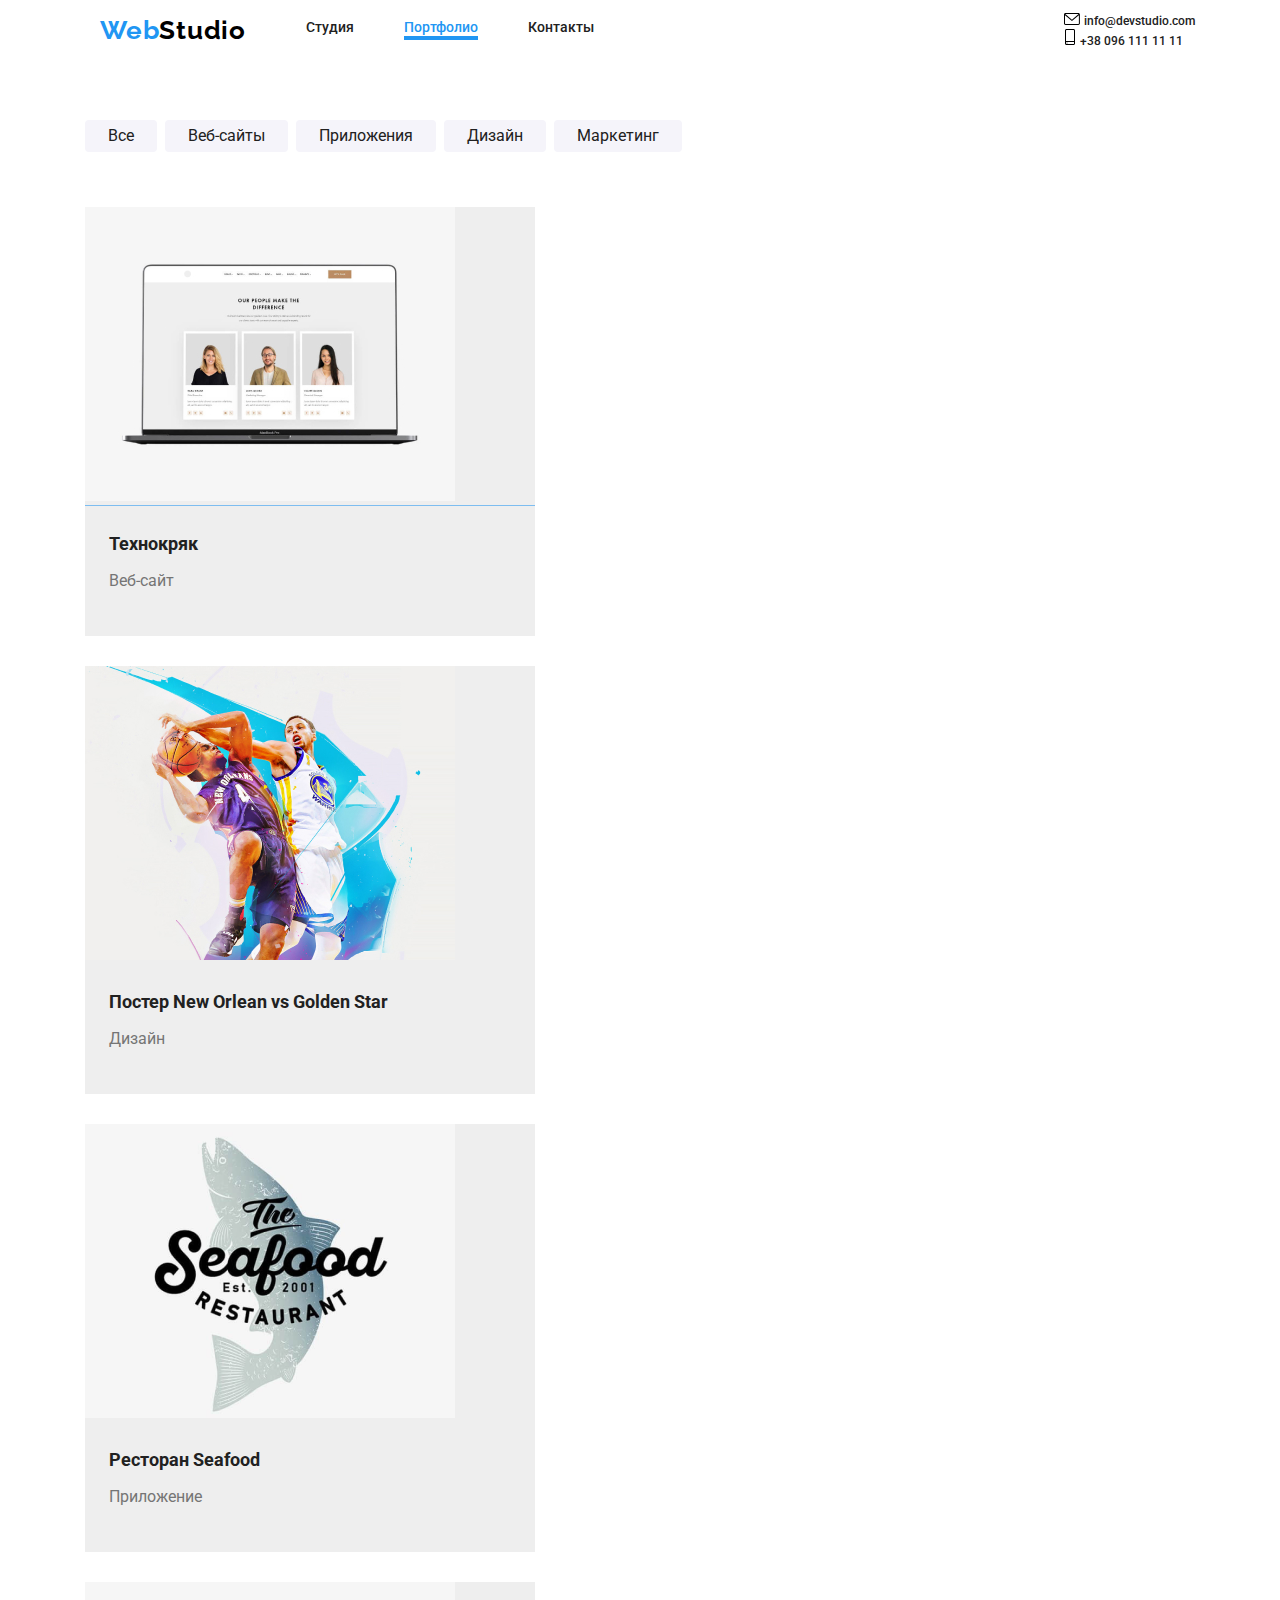
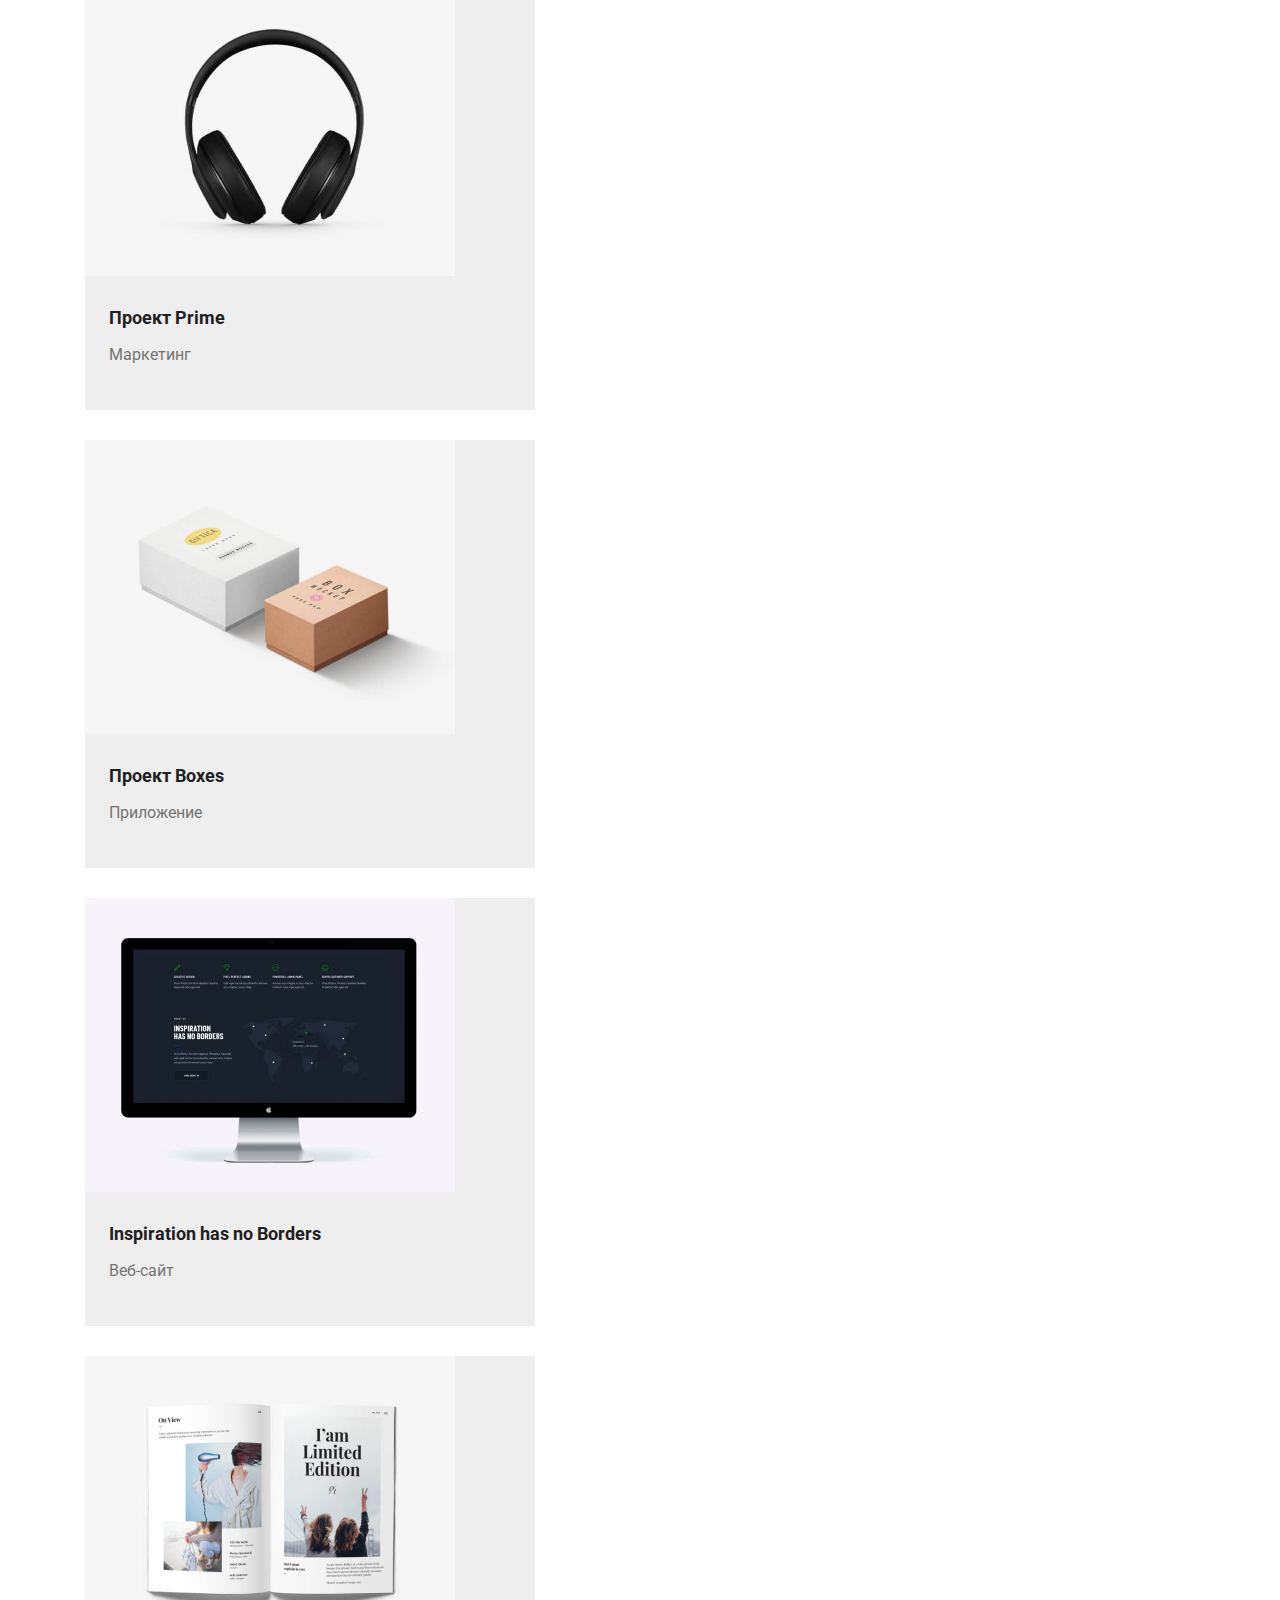
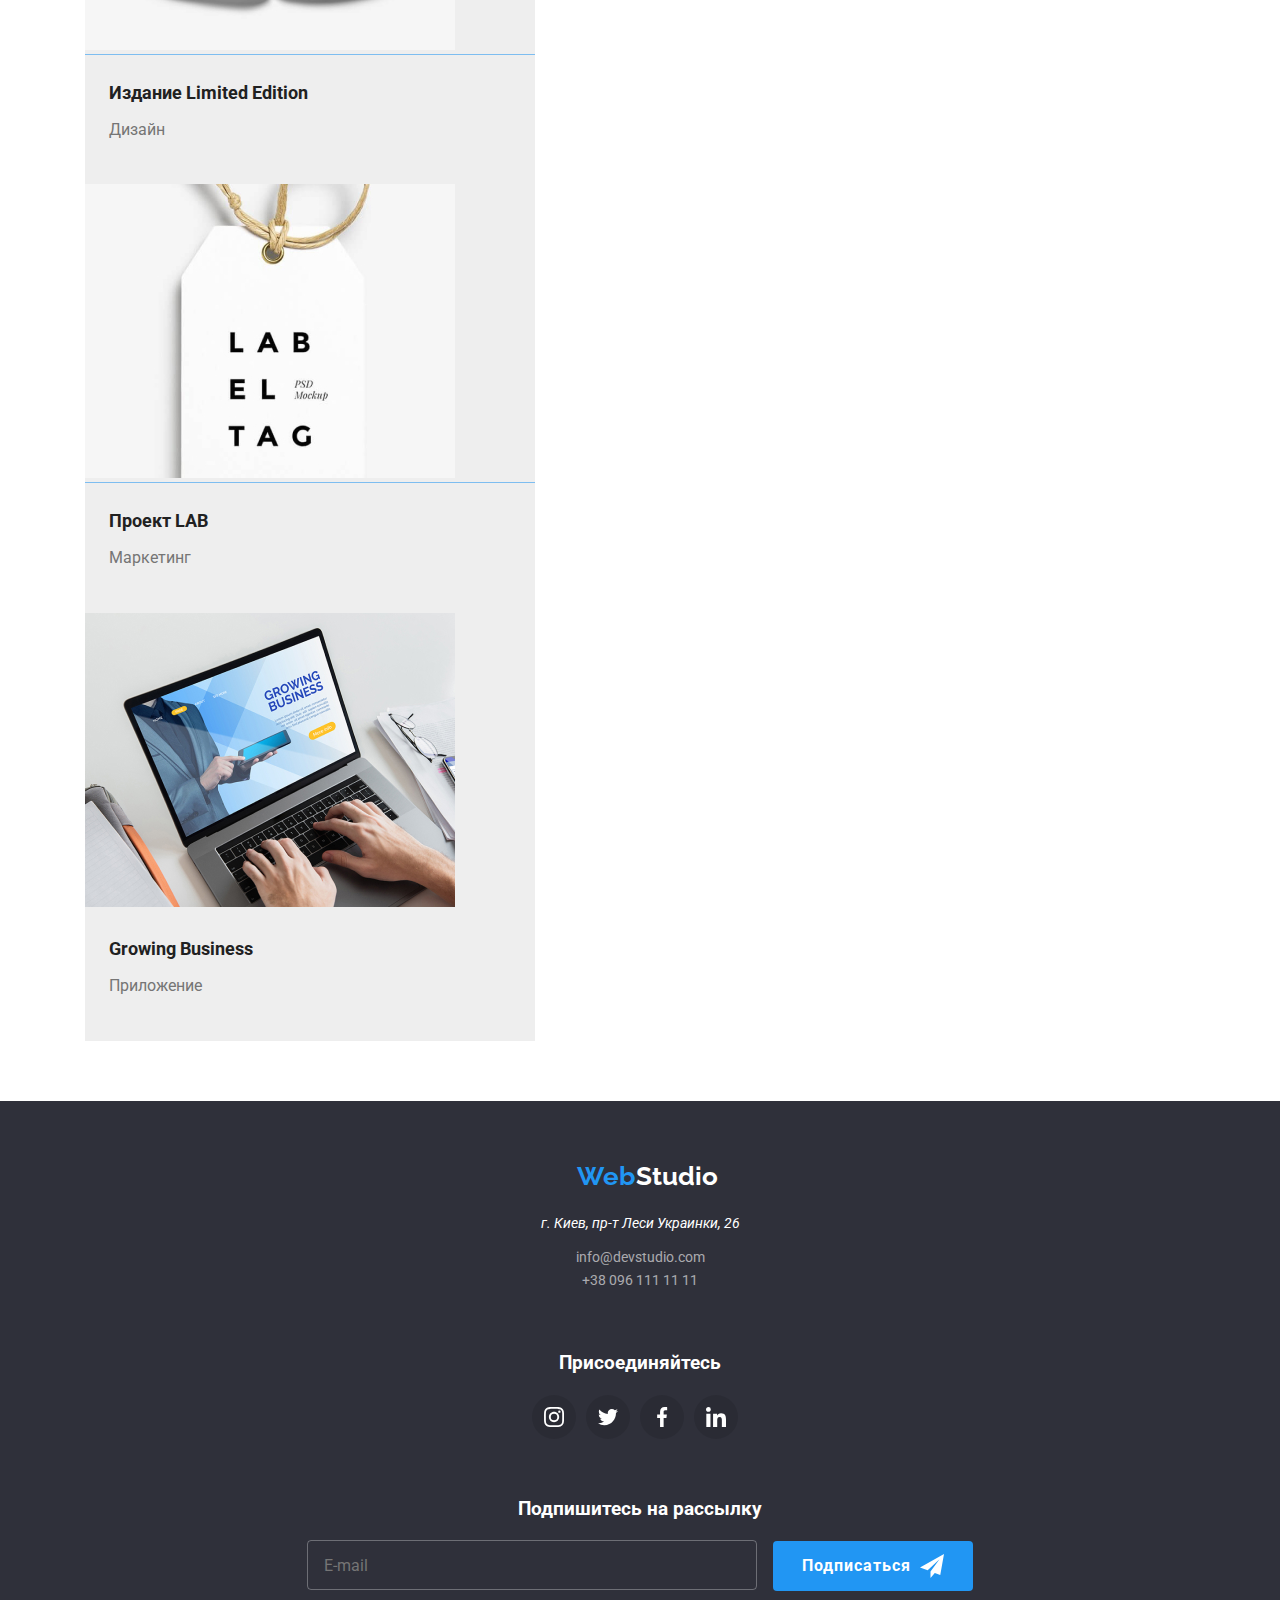
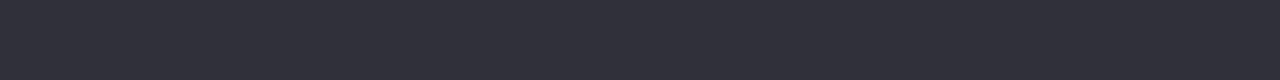
==== commit ee1910f8: "." ====
--- a/portfolio.html
+++ b/portfolio.html
@@ -22,8 +22,8 @@
                 data-menu-button>
         
             <svg
-                width="40"
-                height="40"
+                width="20"
+                height="20"
                 aria-label="Переключатель мобильного меню">
 
                 <use class="icon-menu" href="./svg/sprite.svg#icon-menu-button"></use>
--- a/css/main.min.css
+++ b/css/main.min.css
@@ -3,5 +3,5 @@
  Consolas,  'Liberation Mono',  Menlo,- monospace;font-size:1em}small{font-size:80%}sub,sup{font-size:75%;line-height:0;position:relative;vertical-align:baseline}sub{bottom:-0.25em}sup{top:-0.5em}table{text-indent:0;border-color:inherit}button,input,optgroup,select,textarea{font-family:inherit;font-size:100%;line-height:1.15;margin:0}button,select{text-transform:none}button,[type='button'],[type='reset'],[type='submit']{-webkit-appearance:button}::-moz-focus-inner{border-style:none;padding:0}:-moz-focusring{outline:1px dotted ButtonText}:-moz-ui-invalid{box-shadow:none}legend{padding:0}progress{vertical-align:baseline}::-webkit-inner-spin-button,::-webkit-outer-spin-button{height:auto}[type='search']{-webkit-appearance:textfield;outline-offset:-2px}::-webkit-search-decoration{-webkit-appearance:none}::-webkit-file-upload-button{-webkit-appearance:button;font:inherit}summary{display:list-item}html{-webkit-box-sizing:border-box;box-sizing:border-box}*,*::before,*::after{-webkit-box-sizing:inherit;box-sizing:inherit;text-decoration:none}.container{padding-left:15px;padding-right:15px;margin-left:auto;margin-right:auto}@media screen and (min-width: 320px){.container{width:320px}}@media screen and (min-width: 480px){.container{width:480px}}@media screen and (min-width: 768px){.container{width:768px}}@media screen and (min-width: 1140px){.container{width:1140px}}body{color:#212121;text-decoration:none;font-family:Roboto,sans-serif;margin:0}.container{padding-left:15px;padding-right:15px;margin-left:auto;margin-right:auto}@media screen and (min-width: 320px){.container{width:320px}}@media screen and (min-width: 480px){.container{width:480px}}@media screen and (min-width: 768px){.container{width:768px}}@media screen and (min-width: 1140px){.container{width:1140px}}.logo{font-family:Raleway;font-weight:700;font-size:26px;line-height:1.19}@media screen and (min-width: 320px){.logo{width:320px;margin-top:16px;margin-bottom:16px;margin-left:15px}}@media screen and (min-width: 480px){.logo{width:480px;margin-top:16px;margin-bottom:16px;margin-left:15px}}.web{color:#2196F3;letter-spacing:0.03em}.studio{color:#000000;letter-spacing:0.03em}.logo:focus{color:#2196F3}.menu-button{display:-webkit-inline-box;display:-ms-inline-flexbox;display:inline-flex;margin:0;padding:0;border:none;background-color:transparent}@media screen and (min-width: 768px){.menu-button{display:none}}.menu-button .icon-close{display:none}.menu-button.is-open .icon-close{display:block}.menu-button.is-open .icon-menu{display:none}.mobile-menu-container{background-color:#E5E5E5;padding:20px;text-align:center;font-size:18px;font-weight:500}.mobile-menu-container.is-open{display:block}@media screen and (max-width: 767px){.mobile-menu-container{display:none;position:absolute;top:100%;left:0;width:100%}.mobile-menu-container.is-open{display:block}}@media screen and (min-width: 768px){.mobile-menu-container{display:none;-webkit-box-pack:justify;-ms-flex-pack:justify;justify-content:space-between;-webkit-box-flex:1;-ms-flex-positive:1;flex-grow:1}}.navigation,.contacts{height:50px;width:140px}.navigation{outline:1px solid teal}.contacts{outline:1px solid orange}.mobile-navigation{padding:60px 100px}.mobile-menu-item:not(:last-child){margin-bottom:40px}.mobile-item{margin-bottom:16px}.mobile-site-nav{padding-left:0}.mobile-site-nav .link.current{color:#2196F3}.page-header{background-color:#fff;position:relative}header{background-color:#fff}ul{list-style:none;margin-bottom:0;margin-top:0}.main-nav{-webkit-box-align:center;-ms-flex-align:center;align-items:center}.auth-nav-list{margin-top:0;margin-bottom:0;margin-left:auto;display:none}@media screen and (min-width: 767px){.auth-nav-list{display:-webkit-box;display:-ms-flexbox;display:flex}}.display-flex{display:-webkit-box;display:-ms-flexbox;display:flex;-webkit-box-pack:justify;-ms-flex-pack:justify;justify-content:space-between;-webkit-box-align:center;-ms-flex-align:center;align-items:center}@media screen and (min-width: 320px){.display-flex{width:320px;height:60px}}@media screen and (min-width: 480px){.display-flex{width:480px;height:60px}}.auth-nav-list .item+.item{margin-left:50px}.site-nav .item+.item{margin-left:50px}.item-icon{-webkit-box-pack:center;-ms-flex-pack:center;justify-content:center;-webkit-box-align:center;-ms-flex-align:center;align-items:center;-ms-flex-line-pack:center;align-content:center}.item:hover .item-icon,.item:focus .item-icon{fill:#2196F3;color:#2196F3}.item{-webkit-transition-duration:250ms;transition-duration:250ms;-webkit-transition-timing-function:cubic-bezier 0.4,0,0.2,1;transition-timing-function:cubic-bezier 0.4,0,0.2,1}.site-nav{display:none;margin-left:95px}@media screen and (min-width: 767px){.site-nav{display:-webkit-box;display:-ms-flexbox;display:flex}}.link{color:#212121;-webkit-transition-duration:250ms;transition-duration:250ms;-webkit-transition-timing-function:cubic-bezier 0.4,0,0.2,1;transition-timing-function:cubic-bezier 0.4,0,0.2,1}.link:hover,.link:focus{color:#2196F3}.link.current::after{content:'';left:0;bottom:0;display:block;width:100%;height:4px;background-color:#2196F3;border-radius:2%;opacity:1;-webkit-transition-duration:250ms;transition-duration:250ms;-webkit-transition-timing-function:cubic-bezier 0.4,0,0.2,1;transition-timing-function:cubic-bezier 0.4,0,0.2,1}.site-nav .link{padding-top:32px;padding-bottom:32px;display:block;font-weight:500;font-size:14px;line-height:1.14}.site-nav a:hover,.site-nav a:focus{color:#2196F3}.site-nav .link.current{color:#2196F3}.hero{margin-left:auto;margin-right:auto;background-image:-webkit-gradient(linear, left top, right top, from(rgba(47,48,58,0.4)), to(rgba(47,48,58,0.4))),url(../img/img-hero.jpg);background-image:linear-gradient(to right, rgba(47,48,58,0.4), rgba(47,48,58,0.4)),url(../img/img-hero.jpg);background-size:cover;background-position:center;background-color:#2F303A;text-align:center}@media screen and (min-width: 320px){.hero{width:320px;height:400px}}@media screen and (min-width: 480px){.hero{width:480px;height:400px}}.hero-title{margin-top:0;margin-bottom:0;color:#fff;font-weight:900;font-size:44px;line-height:1.36}@media screen and (min-width: 320px){.hero-title{padding-top:80px;padding-right:60px;padding-left:60px;padding-bottom:50px;font-size:26px;line-height:1.62;text-transform:uppercase}}@media screen and (min-width: 480px){.hero-title{padding-top:120px;padding-right:60px;padding-left:60px;padding-bottom:30px;font-size:26px;line-height:1.62;text-transform:uppercase}}.button{display:inline-block;border-radius:4px;padding:10px 32px;width:200px;height:50px;border:1px solid transparent;color:#fff;background-color:#2196F3;font-family:inherit;font-weight:700;font-size:16px;line-height:2.14;-webkit-box-align:center;-ms-flex-align:center;align-items:center;text-align:center;-webkit-transition-duration:250ms;transition-duration:250ms;-webkit-transition-timing-function:cubic-bezier 0.4,0,0.2,1;transition-timing-function:cubic-bezier 0.4,0,0.2,1}.button:hover,.button:focus{background-color:#2196F3}.features{margin-top:0;padding-top:60px;padding-bottom:60px}.features-images{margin-top:0;padding-bottom:95px;margin-left:auto;margin-right:auto}@media screen and (min-width: 320px){.features-images{padding-bottom:0;display:none}}@media screen and (min-width: 480px){.features-images{padding-bottom:0;display:none}}.features-icon{background-color:#F5F4FA;margin-right:30px;margin-bottom:30px;width:450px;height:120px;display:-webkit-box;display:-ms-flexbox;display:flex;-webkit-box-align:center;-ms-flex-align:center;align-items:center;-webkit-box-pack:center;-ms-flex-pack:center;justify-content:center;border-radius:4px}@media screen and (min-width: 320px){.features-icon{width:320px}}@media screen and (min-width: 480px){.features-icon{width:450px}}.features-article{margin-top:0;margin-bottom:10px;color:#212121;font-weight:700;font-size:14px;line-height:1.14;text-transform:uppercase;text-align:center}.features-list{margin-top:0;padding:0}.features-list-item{width:270px;margin-right:30px}.features-title{margin-top:0;margin-bottom:50px;color:#212121;font-weight:700;font-size:36px;line-height:1.17;text-align:center}@media screen and (min-width: 320px){.features-title{display:none}}@media screen and (min-width: 480px){.features-title{display:none}}.feature-text{margin-top:0;margin-bottom:30px;color:#757575;font-weight:400;font-size:14px;line-height:1.71}@media screen and (max-width: 480px){.feature-text{width:320px}}.features-title-item{display:-webkit-box;display:-ms-flexbox;display:flex;-ms-flex-wrap:wrap;flex-wrap:wrap;padding:0}.element{width:370px;margin-right:30px}.element:nth-child(3n){margin-right:0}.element-position{position:relative}.element-title-css{position:absolute;display:-webkit-box;display:-ms-flexbox;display:flex;color:#fff;font-weight:700;font-size:12px;line-height:1.17;text-transform:uppercase;-webkit-box-align:center;-ms-flex-align:center;align-items:center;-webkit-box-pack:center;-ms-flex-pack:center;justify-content:center;bottom:0;left:0;width:370px;height:70px;background-color:rgba(47,53,58,0.8);margin:0;opacity:1}.team{padding-top:95px;padding-bottom:95px;background-color:#F5F4FA}@media screen and (min-width: 480px){.team{padding-top:0;padding-bottom:60px}}.features-title-team{margin-top:0;margin-bottom:50px;color:#212121;font-weight:700;font-size:36px;line-height:1.17;text-align:center}@media screen and (min-width: 480px){.features-title-team{padding-top:60px;padding-bottom:30px;margin-bottom:0}}.features-title-item{display:-webkit-box;display:-ms-flexbox;display:flex;-ms-flex-wrap:wrap;flex-wrap:wrap;padding:0}@media screen and (min-width: 480px){.features-title-item{display:none}}.features-title-flex{padding:0}.name-flex{margin-right:30px;background:#fff;-webkit-box-shadow:0px 1px 3px rgba(0,0,0,0.12),0px 1px 1px rgba(0,0,0,0.14),0px 2px 1px rgba(0,0,0,0.2);box-shadow:0px 1px 3px rgba(0,0,0,0.12),0px 1px 1px rgba(0,0,0,0.14),0px 2px 1px rgba(0,0,0,0.2);border-radius:0px 0px 4px 4px}@media screen and (min-width: 480px){.name-flex{margin-right:0;margin-bottom:30px;width:450px;height:482px}}.team-img-size{width:270px}@media screen and (min-width: 480px){.team-img-size{width:450px;height:320px}}.social-team{display:-webkit-box;display:-ms-flexbox;display:flex;padding:0;width:210px;height:45px;margin-top:16px;margin-bottom:30px;margin-right:32px;margin-left:32px}@media screen and (min-width: 480px){.social-team{margin-left:122px}}.social-link-icon{fill:#AFB1B8;-webkit-transition-duration:250ms;transition-duration:250ms;-webkit-transition-timing-function:cubic-bezier 0.4,0,0.2,1;transition-timing-function:cubic-bezier 0.4,0,0.2,1}.social-link:hover .social-link-icon,.social-link:focus .social-link-icon{fill:#fff;background-color:#2196F3}.social-team:last-child{margin-right:0}.social-link{display:-webkit-inline-box;display:-ms-inline-flexbox;display:inline-flex;margin-right:10px;background-color:#fff;border-radius:50%;text-align:center;-webkit-box-align:start;-ms-flex-align:start;align-items:flex-start;width:45px;height:45px;-webkit-box-pack:center;-ms-flex-pack:center;justify-content:center;-webkit-box-align:center;-ms-flex-align:center;align-items:center;-webkit-transition-duration:250ms;transition-duration:250ms;-webkit-transition-timing-function:cubic-bezier 0.4,0,0.2,1;transition-timing-function:cubic-bezier 0.4,0,0.2,1}.social-link:hover,.social-link:focus{background-color:#2196F3}.features-title-flex .name-flex:last-child{margin-right:0}.team-name{margin-top:30px;margin-bottom:10px;color:#212121;font-weight:500;font-size:16px;line-height:1.19;text-align:center}.team-occupation{margin-top:0;color:#757575;font-weight:400;font-size:16px;line-height:1.19;text-align:center}.clients{padding-top:95px;padding-bottom:95px}@media screen and (min-width: 480px){.clients{padding-top:60px;padding-bottom:60px}}.features-title-clients{margin-top:0;margin-bottom:50px;color:#212121;font-weight:700;font-size:36px;line-height:1.17;text-align:center}@media screen and (min-width: 480px){.features-title-clients{margin-bottom:30px}}.clients-list{display:-webkit-box;display:-ms-flexbox;display:flex;-ms-flex-wrap:wrap;flex-wrap:wrap;padding-right:0;padding-left:0}.clients-name{width:170px;height:90px;margin-right:30px;padding:20px 65px;-webkit-box-align:center;-ms-flex-align:center;align-items:center;border:1px solid #AFB1B8;-webkit-box-sizing:border-box;box-sizing:border-box;border-radius:4px}.clients-name:hover,.clients-name:focus{border-color:#2196F3}@media screen and (min-width: 320px){.clients-name{width:130 px;margin-bottom:30px;margin-right:15px}}@media screen and (min-width: 480px){.clients-name{width:210 px;margin-bottom:30px;margin-right:15px}}@media screen and (min-width: 320px){.clients-name:nth-child(6n){margin-right:0}}@media screen and (min-width: 480px){.clients-name:nth-child(6n){margin-right:0}}@media screen and (min-width: 320px){.clients-name:nth-child(n+5){margin-bottom:0}}@media screen and (min-width: 480px){.clients-name:nth-child(n+5){margin-bottom:0}}.clients-name:last-child{margin-right:0;padding:20px 40px;-webkit-box-align:center;-ms-flex-align:center;align-items:center}.clients-name-icon{fill:#AFB1B8;-webkit-transition-duration:250ms;transition-duration:250ms;-webkit-transition-timing-function:cubic-bezier 0.4,0,0.2,1;transition-timing-function:cubic-bezier 0.4,0,0.2,1}.clients-name:hover,.clients-name:focus{border-color:#2196F3}.clients-name:hover .clients-name-icon,.clients-name:focus .clients-name-icon{fill:#2196F3}footer{padding-top:60px;padding-bottom:60px;background-color:#2F303A;color:#fff}.footer{display:block}.studio-footer{color:#fff}address{margin-top:20px;margin-bottom:10px;color:#fff;font-weight:400;font-size:14px;line-height:1.71}address:hover,address:focus{color:#2196F3;-webkit-transition-duration:250ms;transition-duration:250ms;-webkit-transition-timing-function:cubic-bezier 0.4,0,0.2,1;transition-timing-function:cubic-bezier 0.4,0,0.2,1}.footer-list{margin-top:0;margin-bottom:0;padding-left:0}.contact{padding-bottom:10px;color:rgba(255,255,255,0.6);font-weight:400;font-size:14px;line-height:1.71;-webkit-transition-duration:250ms;transition-duration:250ms;-webkit-transition-timing-function:cubic-bezier 0.4,0,0.2,1;transition-timing-function:cubic-bezier 0.4,0,0.2,1}.contact:hover,.contact:focus{color:#2196F3}.contact-block{padding-left:15px}@media screen and (min-width: 320px){.contact-block{padding-left:0;display:block;text-align:center}}.join-block-title{margin-top:0;margin-bottom:0}@media screen and (min-width: 320px){.join-block-title{display:block;text-align:center;margin-top:60px}}@media screen and (min-width: 320px){.footer-container{display:block;text-align:center}}.join-block{padding-left:70px}@media screen and (min-width: 320px){.join-block{padding-left:0;text-align:center;display:block;margin-bottom:60px}}.social{display:inline-block;padding-right:0;padding-left:0;width:45px;height:45px}.social-display{display:-webkit-box;display:-ms-flexbox;display:flex;padding:0}@media screen and (min-width: 320px){.social-display{text-align:center;-webkit-box-pack:center;-ms-flex-pack:center;justify-content:center}}.social-icon{display:-webkit-inline-box;display:-ms-inline-flexbox;display:inline-flex;background-color:rgba(0,0,0,0.1);border-radius:50%;fill:#fff;border:none;width:44px;height:44px;margin-right:10px;margin-top:20px;-webkit-box-pack:center;-ms-flex-pack:center;justify-content:center;-webkit-box-align:center;-ms-flex-align:center;align-items:center;-webkit-transition-duration:250ms;transition-duration:250ms;-webkit-transition-timing-function:cubic-bezier 0.4,0,0.2,1;transition-timing-function:cubic-bezier 0.4,0,0.2,1}.social-icon:hover,.social-icon:focus{background-color:#2196F3}.subscription{padding-left:95px}@media screen and (min-width: 320px){.subscription{padding-left:0}}.subscribe-form-input{width:358px;height:50px;padding-left:16px;background-color:transparent;border:1px solid rgba(255,255,255,0.3);border-radius:4px;color:#fff}@media screen and (min-width: 320px){.subscribe-form-input{width:300px;margin-bottom:20px}}@media screen and (min-width: 480px){.subscribe-form-input{width:450px;margin-bottom:20px}}.form-field-subscription{position:relative;display:block;margin-top:20px;margin-bottom:10px}.subscribe-button{display:-webkit-inline-box;display:-ms-inline-flexbox;display:inline-flex;-webkit-box-align:center;-ms-flex-align:center;align-items:center;-webkit-box-pack:justify;-ms-flex-pack:justify;justify-content:space-between;width:200px;height:50px;padding:10px 29px;margin-left:12px;font-weight:700;font-size:16px;font-style:normal;line-height:1.143;letter-spacing:0.06em;color:#fff;text-align:left;border-style:none;background-color:#2196F3;border-radius:4px;cursor:pointer}.subscribe-button::after{display:block;content:"";width:24px;height:24px;background-color:transparent;background-repeat:no-repeat;background-position:center}.iconsend::after{background-image:url(../svg/send.svg)}.backdrop{position:fixed;top:0;left:0;width:100%;height:100%;background-color:rgba(0,0,0,0.2);opacity:1;-webkit-transition:opacity 250ms cubic-bezier 0.4,0,0.2,1;transition:opacity 250ms cubic-bezier 0.4,0,0.2,1;z-index:1}.backdrop.is-hidden{opacity:0;pointer-events:none}.backdrop.is-hidden .modal{-webkit-transform:translate(-50%, -50%) scale(0.9);transform:translate(-50%, -50%) scale(0.9)}.modal{position:absolute;top:50%;left:50%;background-color:#fff;-webkit-transform:translate(-50%, -50%) scale(1);transform:translate(-50%, -50%) scale(1);-webkit-transition:0,0.2,1,-webkit-transform 250ms cubic-bezier 0.4;transition:0,0.2,1,-webkit-transform 250ms cubic-bezier 0.4;transition:transform 250ms cubic-bezier 0.4,0,0.2,1;transition:transform 250ms cubic-bezier 0.4,0,0.2,1,-webkit-transform 250ms cubic-bezier 0.4}.form{display:-webkit-box;display:-ms-flexbox;display:flex;-webkit-box-orient:vertical;-webkit-box-direction:normal;-ms-flex-direction:column;flex-direction:column;width:530px;height:580px;outline:1px solid}@media screen and (min-width: 480px){.form{width:450px;height:610px}}.form-title{font-style:normal;font-weight:700;font-size:20px;line-height:1.15;color:#212121;padding-top:40px;padding-left:40px;padding-right:40px;padding-bottom:15px;margin:0}@media screen and (min-width: 480px){.form-title{text-align:center}}.form-field{position:relative;display:flexbox;margin-bottom:10px}.form .form-field:nth-child(4n+2){margin-bottom:0}.form-text{position:relative;font-style:normal;font-weight:400;font-size:12px;line-height:1.17;color:#757575;margin-bottom:4px;padding-left:40px}.form-field label{margin-bottom:5px}.form-input{width:450px;height:40px;border:1px solid rgba(33,33,33,0.2);-webkit-box-sizing:border-box;box-sizing:border-box;border-radius:4px;margin-left:40px;margin-right:40px;padding:10px 45px}@media screen and (min-width: 480px){.form-input{width:370px}}.form-icon{position:absolute;top:50%;left:12px;margin-left:45px}.form-field:focus-within .form-text{-webkit-transform:translate(-50%);transform:translate(-50%)}.text-comment{margin-top:10px;margin-right:40px}.form-message{display:block;width:450px;height:120px;border:1px solid rgba(33,33,33,0.2);border-radius:4px;resize:none;font-family:Roboto, sans-serif;font-size:12px;line-height:1.17;color:rgba(117,117,117,0.5);padding:12px 16px;margin-left:45px}@media screen and (min-width: 480px){.form-message{width:370px}}.form-input:focus,.form-message:focus{outline:none;border:1px solid  #2196f3}.form-input:focus+.form-icon{fill:#2196F3}.information-field-wrapper{position:relative;margin-top:20px;margin-left:55px}@media screen and (min-width: 480px){.information-field-wrapper{margin-left:40px}}.form-field textarea{margin-left:40px}.agreement-policy{font-family:Roboto,sans-serif;font-style:normal;font-weight:normal;font-size:14px;line-height:1.71}@media screen and (min-width: 480px){.agreement-policy{font-size:12px;line-height:1.17}}.agreement-terms{font-family:Roboto,sans-serif;font-style:normal;font-weight:normal;font-size:14px;line-height:1.71;text-decoration:underline}.information-form-btn{display:-webkit-box;display:-ms-flexbox;display:flex;width:200px;height:50px;background-color:#2196F3;-webkit-box-shadow:0px 4px 4px rgba(0,0,0,0.15);box-shadow:0px 4px 4px rgba(0,0,0,0.15);border-radius:4px;margin:0 auto;border:none;font-style:normal;font-weight:bold;font-size:16px;line-height:1.875;letter-spacing:0.06em;color:#fff;margin-top:30px;margin-bottom:40px;padding-top:10px;padding-bottom:10px;padding-left:56px}.close{position:absolute;top:8px;right:8px;width:30px;height:30px;padding:0;border-radius:50%;border:1px solid rgba(0,0,0,0.1);background-color:#fff}.features{margin-top:0;padding-top:60px;padding-bottom:60px}.works{padding:0}.works-element{width:370px;margin-right:30px;margin-bottom:30px;padding-bottom:20px;background-color:#eeeeee}.works-element:hover{-webkit-box-shadow:0px 1px 3px rgba(0,0,0,0.12),0px 1px 1px rgba(0,0,0,0.14),0px 2px 1px rgba(0,0,0,0.2);box-shadow:0px 1px 3px rgba(0,0,0,0.12),0px 1px 1px rgba(0,0,0,0.14),0px 2px 1px rgba(0,0,0,0.2)}@media screen and (min-width: 480px){.works-element{width:450px}}.works-element:hover{-webkit-box-shadow:0px 1px 3px rgba(0,0,0,0.12),0px 1px 1px rgba(0,0,0,0.14),0px 2px 1px rgba(0,0,0,0.2);box-shadow:0px 1px 3px rgba(0,0,0,0.12),0px 1px 1px rgba(0,0,0,0.14),0px 2px 1px rgba(0,0,0,0.2)}.works-element-blue{position:relative;overflow:hidden}.works-overlay{position:absolute;top:0;left:0;width:100%;height:100%;background-color:rgba(33,150,243,0.9);-webkit-transform:translateY(100%);transform:translateY(100%);-webkit-transition-duration:250ms;transition-duration:250ms;-webkit-transition-timing-function:cubic-bezier 0.4,0,0.2,1;transition-timing-function:cubic-bezier 0.4,0,0.2,1}.works-element:hover .works-overlay{-webkit-transform:translateY(0);transform:translateY(0)}.works-description{position:absolute;top:0;left:0;top:50%;left:50%;-webkit-transform:translate(-50%, -50%);transform:translate(-50%, -50%);display:-webkit-box;display:-ms-flexbox;display:flex;width:322px;height:168px;font-weight:400;font-size:18px;line-height:1.56;color:#fff;margin:0;padding:0;-webkit-transition-duration:250ms;transition-duration:250ms;-webkit-transition-timing-function:cubic-bezier 0.4,0,0.2,1;transition-timing-function:cubic-bezier 0.4,0,0.2,1}.works-element-blue .works-description:hover{opacity:1}.works-element:nth-child(3n){margin-right:0}.works-element:nth-last-child(-n+3){margin-bottom:0}.team-works{margin-top:20px;margin-bottom:4px;margin-left:24px;margin-right:24px;color:#212121;font-weight:700;font-size:18px;line-height:2}.team-web{margin-top:0;margin-bottom:20px;margin-left:24px;margin-right:24px;color:#757575;font-weight:400;font-size:16px;line-height:1.86}.button-portfolio{display:inline-block;border-radius:4px;padding:6px 22px;margin-right:8px;text-align:center;border:1px solid transparent;color:#212121;background-color:#F5F4FA;-webkit-transition-duration:250ms;transition-duration:250ms;-webkit-transition-timing-function:cubic-bezier 0.4,0,0.2,1;transition-timing-function:cubic-bezier 0.4,0,0.2,1}.button-portfolio:hover,.button-portfolio:focus{background-color:#2196F3}@media screen and (min-width: 320px){.button-portfolio{margin-bottom:15px}}@media screen and (min-width: 320px){.button-portfolio:nth-child(n+4){margin-bottom:0}}.btn-portfolio .button-portfolio:not(:last-child){margin-right:8px}.btn-portfolio{display:-webkit-box;display:-ms-flexbox;display:flex;-ms-flex-wrap:wrap;flex-wrap:wrap;margin-top:0;margin-bottom:50px;padding:0 280px}@media screen and (min-width: 320px){.btn-portfolio{padding:0;margin-bottom:40px}}
+ monospace;font-size:1em}small{font-size:80%}sub,sup{font-size:75%;line-height:0;position:relative;vertical-align:baseline}sub{bottom:-0.25em}sup{top:-0.5em}table{text-indent:0;border-color:inherit}button,input,optgroup,select,textarea{font-family:inherit;font-size:100%;line-height:1.15;margin:0}button,select{text-transform:none}button,[type='button'],[type='reset'],[type='submit']{-webkit-appearance:button}::-moz-focus-inner{border-style:none;padding:0}:-moz-focusring{outline:1px dotted ButtonText}:-moz-ui-invalid{box-shadow:none}legend{padding:0}progress{vertical-align:baseline}::-webkit-inner-spin-button,::-webkit-outer-spin-button{height:auto}[type='search']{-webkit-appearance:textfield;outline-offset:-2px}::-webkit-search-decoration{-webkit-appearance:none}::-webkit-file-upload-button{-webkit-appearance:button;font:inherit}summary{display:list-item}html{-webkit-box-sizing:border-box;box-sizing:border-box}*,*::before,*::after{-webkit-box-sizing:inherit;box-sizing:inherit;text-decoration:none}.container{padding-left:15px;padding-right:15px;margin-left:auto;margin-right:auto}@media screen and (min-width: 320px){.container{width:320px}}@media screen and (min-width: 480px){.container{width:480px}}@media screen and (min-width: 768px){.container{width:768px}}@media screen and (min-width: 1140px){.container{width:1140px}}body{color:#212121;text-decoration:none;font-family:Roboto,sans-serif;margin:0}.container{padding-left:15px;padding-right:15px;margin-left:auto;margin-right:auto}@media screen and (min-width: 320px){.container{width:320px}}@media screen and (min-width: 480px){.container{width:480px}}@media screen and (min-width: 768px){.container{width:768px}}@media screen and (min-width: 1140px){.container{width:1140px}}.logo{font-family:Raleway;font-weight:700;font-size:26px;line-height:1.19}@media screen and (min-width: 320px){.logo{width:320px;margin-top:16px;margin-bottom:16px;margin-left:15px}}@media screen and (min-width: 480px){.logo{width:480px;margin-top:16px;margin-bottom:16px;margin-left:15px}}.web{color:#2196F3;letter-spacing:0.03em}.studio{color:#000000;letter-spacing:0.03em}.logo:focus{color:#2196F3}.menu-button{display:inline-block;margin:10px 16px 10px 0;padding:0;border:none;background-color:transparent;width:40px;height:40px}@media screen and (min-width: 768px){.menu-button{display:none}}.menu-button .icon-close{display:none}.menu-button.is-open .icon-close{display:block}.icon-menu{background-position:50% 50%;width:24px;height:16px}.menu-button.is-open .icon-menu{display:none}.mobile-menu-container{background-color:#E5E5E5;padding:20px;text-align:center;font-size:18px;font-weight:500}.mobile-menu-container.is-open{display:block}@media screen and (max-width: 767px){.mobile-menu-container{display:none;position:absolute;top:100%;left:0;width:100%}.mobile-menu-container.is-open{display:block}}@media screen and (min-width: 768px){.mobile-menu-container{display:none;-webkit-box-pack:justify;-ms-flex-pack:justify;justify-content:space-between;-webkit-box-flex:1;-ms-flex-positive:1;flex-grow:1}}.navigation,.contacts{height:50px;width:140px}.navigation{outline:1px solid teal}.contacts{outline:1px solid orange}.mobile-navigation{padding:60px 100px}.mobile-menu-item:not(:last-child){margin-bottom:40px}.mobile-item{margin-bottom:16px}.mobile-site-nav{padding-left:0}.mobile-site-nav .link.current{color:#2196F3}.page-header{background-color:#fff;position:relative}header{background-color:#fff}ul{list-style:none;margin-bottom:0;margin-top:0}.main-nav{-webkit-box-align:center;-ms-flex-align:center;align-items:center}@media screen and (min-width: 768px){.main-nav{display:-webkit-box;display:-ms-flexbox;display:flex}}.auth-nav-list{margin-top:0;margin-bottom:0;margin-left:auto;display:none}@media screen and (min-width: 767px){.auth-nav-list{display:-webkit-box;display:-ms-flexbox;display:flex}}@media screen and (min-width: 767px){.auth-nav-list{display:block;-ms-flex-wrap:wrap;flex-wrap:wrap}}.display-flex{display:-webkit-box;display:-ms-flexbox;display:flex;margin-right:16px;-webkit-box-align:center;-ms-flex-align:center;align-items:center}@media screen and (min-width: 320px){.display-flex{width:320px;height:60px}}@media screen and (min-width: 480px){.display-flex{width:480px;height:60px}}.auth-nav-list .item+.item{margin-left:50px}@media screen and (min-width: 768px){.auth-nav-list .item+.item{margin-left:0}}.auth-nav-list .link{display:inline-block;font-weight:500;font-size:12px;line-height:1.14}.site-nav .item+.item{margin-left:50px}.item-icon{-webkit-box-pack:center;-ms-flex-pack:center;justify-content:center;-webkit-box-align:center;-ms-flex-align:center;align-items:center;-ms-flex-line-pack:center;align-content:center}.item:hover .item-icon,.item:focus .item-icon{fill:#2196F3;color:#2196F3}.item{-webkit-transition-duration:250ms;transition-duration:250ms;-webkit-transition-timing-function:cubic-bezier 0.4,0,0.2,1;transition-timing-function:cubic-bezier 0.4,0,0.2,1}.site-nav{display:none;margin-left:95px}@media screen and (min-width: 767px){.site-nav{display:-webkit-box;display:-ms-flexbox;display:flex}}@media screen and (min-width: 768px){.site-nav{margin-left:20px}}.link{color:#212121;-webkit-transition-duration:250ms;transition-duration:250ms;-webkit-transition-timing-function:cubic-bezier 0.4,0,0.2,1;transition-timing-function:cubic-bezier 0.4,0,0.2,1}.link:hover,.link:focus{color:#2196F3}.link.current::after{content:'';left:0;bottom:0;display:block;width:100%;height:4px;background-color:#2196F3;border-radius:2%;opacity:1;-webkit-transition-duration:250ms;transition-duration:250ms;-webkit-transition-timing-function:cubic-bezier 0.4,0,0.2,1;transition-timing-function:cubic-bezier 0.4,0,0.2,1}.site-nav .link{padding-top:32px;padding-bottom:32px;display:block;font-weight:500;font-size:14px;line-height:1.14}.site-nav a:hover,.site-nav a:focus{color:#2196F3}.site-nav .link.current{color:#2196F3}.hero{margin-left:auto;margin-right:auto;background-image:-webkit-gradient(linear, left top, right top, from(rgba(47,48,58,0.4)), to(rgba(47,48,58,0.4))),url(../img/img-hero.jpg);background-image:linear-gradient(to right, rgba(47,48,58,0.4), rgba(47,48,58,0.4)),url(../img/img-hero.jpg);background-size:cover;background-position:center;background-color:#2F303A;text-align:center}@media screen and (min-width: 320px){.hero{width:320px;height:400px}}@media screen and (min-width: 480px){.hero{width:480px;height:400px}}@media screen and (min-width: 768px){.hero{width:768px;height:400px}}.hero-title{margin-top:0;margin-bottom:0;color:#fff;font-weight:900;font-size:44px;line-height:1.36}@media screen and (min-width: 320px){.hero-title{padding-top:80px;padding-right:60px;padding-left:60px;padding-bottom:50px;font-size:26px;line-height:1.62;text-transform:uppercase}}@media screen and (min-width: 480px){.hero-title{padding-top:120px;padding-right:60px;padding-left:60px;padding-bottom:30px;font-size:26px;line-height:1.62;text-transform:uppercase}}.button{display:inline-block;border-radius:4px;padding:10px 32px;width:200px;height:50px;border:1px solid transparent;color:#fff;background-color:#2196F3;font-family:inherit;font-weight:700;font-size:16px;line-height:2.14;-webkit-box-align:center;-ms-flex-align:center;align-items:center;text-align:center;-webkit-transition-duration:250ms;transition-duration:250ms;-webkit-transition-timing-function:cubic-bezier 0.4,0,0.2,1;transition-timing-function:cubic-bezier 0.4,0,0.2,1}.button:hover,.button:focus{background-color:#2196F3}.features{margin-top:0;padding-top:60px;padding-bottom:60px}.features-images{margin-top:0;padding-bottom:95px;margin-left:auto;margin-right:auto}@media screen and (min-width: 320px){.features-images{padding-bottom:0;display:none}}@media screen and (min-width: 480px){.features-images{padding-bottom:0;display:none}}.features-icon{background-color:#F5F4FA;margin-right:30px;margin-bottom:30px;width:450px;height:120px;display:-webkit-box;display:-ms-flexbox;display:flex;-webkit-box-align:center;-ms-flex-align:center;align-items:center;-webkit-box-pack:center;-ms-flex-pack:center;justify-content:center;border-radius:4px}@media screen and (min-width: 320px){.features-icon{width:320px}}@media screen and (min-width: 480px){.features-icon{width:450px}}@media screen and (min-width: 768px){.features-icon{width:350px}}.features-article{margin-top:0;margin-bottom:10px;color:#212121;font-weight:700;font-size:14px;line-height:1.14;text-transform:uppercase;text-align:center}@media screen and (min-width: 768px){.features-article{width:350px}}.features-list{margin-top:0;padding:0}@media screen and (min-width: 768px){.features-list{display:-webkit-box;display:-ms-flexbox;display:flex;-ms-flex-wrap:wrap;flex-wrap:wrap}}.features-list-item{width:270px;margin-right:30px}.features-title{margin-top:0;margin-bottom:50px;color:#212121;font-weight:700;font-size:36px;line-height:1.17;text-align:center}@media screen and (min-width: 320px){.features-title{display:none}}@media screen and (min-width: 480px){.features-title{display:none}}.feature-text{margin-top:0;margin-bottom:30px;color:#757575;font-weight:400;font-size:14px;line-height:1.71}@media screen and (max-width: 480px){.feature-text{width:320px}}@media screen and (min-width: 768px){.feature-text{width:350px}}.features-title-item{display:-webkit-box;display:-ms-flexbox;display:flex;-ms-flex-wrap:wrap;flex-wrap:wrap;padding:0}.element{width:370px;margin-right:30px}.element:nth-child(3n){margin-right:0}.element-position{position:relative}.element-title-css{position:absolute;display:-webkit-box;display:-ms-flexbox;display:flex;color:#fff;font-weight:700;font-size:12px;line-height:1.17;text-transform:uppercase;-webkit-box-align:center;-ms-flex-align:center;align-items:center;-webkit-box-pack:center;-ms-flex-pack:center;justify-content:center;bottom:0;left:0;width:370px;height:70px;background-color:rgba(47,53,58,0.8);margin:0;opacity:1}.team{padding-top:95px;padding-bottom:95px;background-color:#F5F4FA}@media screen and (min-width: 480px){.team{padding-top:0;padding-bottom:60px}}.features-title-team{margin-top:0;margin-bottom:50px;color:#212121;font-weight:700;font-size:36px;line-height:1.17;text-align:center}@media screen and (min-width: 480px){.features-title-team{padding-top:60px;padding-bottom:30px;margin-bottom:0}}.features-title-item{display:-webkit-box;display:-ms-flexbox;display:flex;-ms-flex-wrap:wrap;flex-wrap:wrap;padding:0}@media screen and (min-width: 480px){.features-title-item{display:none}}.features-title-flex{padding:0}.name-flex{margin-right:30px;background:#fff;-webkit-box-shadow:0px 1px 3px rgba(0,0,0,0.12),0px 1px 1px rgba(0,0,0,0.14),0px 2px 1px rgba(0,0,0,0.2);box-shadow:0px 1px 3px rgba(0,0,0,0.12),0px 1px 1px rgba(0,0,0,0.14),0px 2px 1px rgba(0,0,0,0.2);border-radius:0px 0px 4px 4px}@media screen and (min-width: 480px){.name-flex{margin-right:0;margin-bottom:30px;width:450px;height:482px}}.team-img-size{width:270px}@media screen and (min-width: 480px){.team-img-size{width:450px;height:320px}}.social-team{display:-webkit-box;display:-ms-flexbox;display:flex;padding:0;width:210px;height:45px;margin-top:16px;margin-bottom:30px;margin-right:32px;margin-left:32px}@media screen and (min-width: 480px){.social-team{margin-left:122px}}.social-link-icon{fill:#AFB1B8;-webkit-transition-duration:250ms;transition-duration:250ms;-webkit-transition-timing-function:cubic-bezier 0.4,0,0.2,1;transition-timing-function:cubic-bezier 0.4,0,0.2,1}.social-link:hover .social-link-icon,.social-link:focus .social-link-icon{fill:#fff;background-color:#2196F3}.social-team:last-child{margin-right:0}.social-link{display:-webkit-inline-box;display:-ms-inline-flexbox;display:inline-flex;margin-right:10px;background-color:#fff;border-radius:50%;text-align:center;-webkit-box-align:start;-ms-flex-align:start;align-items:flex-start;width:45px;height:45px;-webkit-box-pack:center;-ms-flex-pack:center;justify-content:center;-webkit-box-align:center;-ms-flex-align:center;align-items:center;-webkit-transition-duration:250ms;transition-duration:250ms;-webkit-transition-timing-function:cubic-bezier 0.4,0,0.2,1;transition-timing-function:cubic-bezier 0.4,0,0.2,1}.social-link:hover,.social-link:focus{background-color:#2196F3}.features-title-flex .name-flex:last-child{margin-right:0}.team-name{margin-top:30px;margin-bottom:10px;color:#212121;font-weight:500;font-size:16px;line-height:1.19;text-align:center}.team-occupation{margin-top:0;color:#757575;font-weight:400;font-size:16px;line-height:1.19;text-align:center}.clients{padding-top:95px;padding-bottom:95px}@media screen and (min-width: 480px){.clients{padding-top:60px;padding-bottom:60px}}.features-title-clients{margin-top:0;margin-bottom:50px;color:#212121;font-weight:700;font-size:36px;line-height:1.17;text-align:center}@media screen and (min-width: 480px){.features-title-clients{margin-bottom:30px}}.clients-list{display:-webkit-box;display:-ms-flexbox;display:flex;-ms-flex-wrap:wrap;flex-wrap:wrap;padding-right:0;padding-left:0}.clients-name{width:170px;height:90px;margin-right:30px;padding:20px 65px;-webkit-box-align:center;-ms-flex-align:center;align-items:center;border:1px solid #AFB1B8;-webkit-box-sizing:border-box;box-sizing:border-box;border-radius:4px}.clients-name:hover,.clients-name:focus{border-color:#2196F3}@media screen and (min-width: 320px){.clients-name{width:130 px;margin-bottom:30px;margin-right:15px}}@media screen and (min-width: 480px){.clients-name{width:210 px;margin-bottom:30px;margin-right:15px}}@media screen and (min-width: 320px){.clients-name:nth-child(6n){margin-right:0}}@media screen and (min-width: 480px){.clients-name:nth-child(6n){margin-right:0}}@media screen and (min-width: 320px){.clients-name:nth-child(n+5){margin-bottom:0}}@media screen and (min-width: 480px){.clients-name:nth-child(n+5){margin-bottom:0}}.clients-name:last-child{margin-right:0;padding:20px 40px;-webkit-box-align:center;-ms-flex-align:center;align-items:center}.clients-name-icon{fill:#AFB1B8;-webkit-transition-duration:250ms;transition-duration:250ms;-webkit-transition-timing-function:cubic-bezier 0.4,0,0.2,1;transition-timing-function:cubic-bezier 0.4,0,0.2,1}.clients-name:hover,.clients-name:focus{border-color:#2196F3}.clients-name:hover .clients-name-icon,.clients-name:focus .clients-name-icon{fill:#2196F3}footer{padding-top:60px;padding-bottom:60px;background-color:#2F303A;color:#fff}.footer{display:block}.studio-footer{color:#fff}address{margin-top:20px;margin-bottom:10px;color:#fff;font-weight:400;font-size:14px;line-height:1.71}address:hover,address:focus{color:#2196F3;-webkit-transition-duration:250ms;transition-duration:250ms;-webkit-transition-timing-function:cubic-bezier 0.4,0,0.2,1;transition-timing-function:cubic-bezier 0.4,0,0.2,1}.footer-list{margin-top:0;margin-bottom:0;padding-left:0}.contact{padding-bottom:10px;color:rgba(255,255,255,0.6);font-weight:400;font-size:14px;line-height:1.71;-webkit-transition-duration:250ms;transition-duration:250ms;-webkit-transition-timing-function:cubic-bezier 0.4,0,0.2,1;transition-timing-function:cubic-bezier 0.4,0,0.2,1}.contact:hover,.contact:focus{color:#2196F3}.contact-block{padding-left:15px}@media screen and (min-width: 320px){.contact-block{padding-left:0;display:block;text-align:center}}.join-block-title{margin-top:0;margin-bottom:0}@media screen and (min-width: 320px){.join-block-title{display:block;text-align:center;margin-top:60px}}@media screen and (min-width: 320px){.footer-container{display:block;text-align:center}}.join-block{padding-left:70px}@media screen and (min-width: 320px){.join-block{padding-left:0;text-align:center;display:block;margin-bottom:60px}}.social{display:inline-block;padding-right:0;padding-left:0;width:45px;height:45px}.social-display{display:-webkit-box;display:-ms-flexbox;display:flex;padding:0}@media screen and (min-width: 320px){.social-display{text-align:center;-webkit-box-pack:center;-ms-flex-pack:center;justify-content:center}}.social-icon{display:-webkit-inline-box;display:-ms-inline-flexbox;display:inline-flex;background-color:rgba(0,0,0,0.1);border-radius:50%;fill:#fff;border:none;width:44px;height:44px;margin-right:10px;margin-top:20px;-webkit-box-pack:center;-ms-flex-pack:center;justify-content:center;-webkit-box-align:center;-ms-flex-align:center;align-items:center;-webkit-transition-duration:250ms;transition-duration:250ms;-webkit-transition-timing-function:cubic-bezier 0.4,0,0.2,1;transition-timing-function:cubic-bezier 0.4,0,0.2,1}.social-icon:hover,.social-icon:focus{background-color:#2196F3}.subscription{padding-left:95px}@media screen and (min-width: 320px){.subscription{padding-left:0}}.subscribe-form-input{width:358px;height:50px;padding-left:16px;background-color:transparent;border:1px solid rgba(255,255,255,0.3);border-radius:4px;color:#fff}@media screen and (min-width: 320px){.subscribe-form-input{width:300px;margin-bottom:20px}}@media screen and (min-width: 480px){.subscribe-form-input{width:450px;margin-bottom:20px}}.form-field-subscription{position:relative;display:block;margin-top:20px;margin-bottom:10px}.subscribe-button{display:-webkit-inline-box;display:-ms-inline-flexbox;display:inline-flex;-webkit-box-align:center;-ms-flex-align:center;align-items:center;-webkit-box-pack:justify;-ms-flex-pack:justify;justify-content:space-between;width:200px;height:50px;padding:10px 29px;margin-left:12px;font-weight:700;font-size:16px;font-style:normal;line-height:1.143;letter-spacing:0.06em;color:#fff;text-align:left;border-style:none;background-color:#2196F3;border-radius:4px;cursor:pointer}.subscribe-button::after{display:block;content:"";width:24px;height:24px;background-color:transparent;background-repeat:no-repeat;background-position:center}.iconsend::after{background-image:url(../svg/send.svg)}.backdrop{position:fixed;top:0;left:0;width:100%;height:100%;background-color:rgba(0,0,0,0.2);opacity:1;-webkit-transition:opacity 250ms cubic-bezier 0.4,0,0.2,1;transition:opacity 250ms cubic-bezier 0.4,0,0.2,1;z-index:1}.backdrop.is-hidden{opacity:0;pointer-events:none}.backdrop.is-hidden .modal{-webkit-transform:translate(-50%, -50%) scale(0.9);transform:translate(-50%, -50%) scale(0.9)}.modal{position:absolute;top:50%;left:50%;background-color:#fff;-webkit-transform:translate(-50%, -50%) scale(1);transform:translate(-50%, -50%) scale(1);-webkit-transition:0,0.2,1,-webkit-transform 250ms cubic-bezier 0.4;transition:0,0.2,1,-webkit-transform 250ms cubic-bezier 0.4;transition:transform 250ms cubic-bezier 0.4,0,0.2,1;transition:transform 250ms cubic-bezier 0.4,0,0.2,1,-webkit-transform 250ms cubic-bezier 0.4}.form{display:-webkit-box;display:-ms-flexbox;display:flex;-webkit-box-orient:vertical;-webkit-box-direction:normal;-ms-flex-direction:column;flex-direction:column;width:530px;height:580px;outline:1px solid}@media screen and (min-width: 320px){.form{width:310px;height:610px}}@media screen and (min-width: 480px){.form{width:450px;height:610px}}.form-title{font-style:normal;font-weight:700;font-size:20px;line-height:1.15;color:#212121;padding-top:40px;padding-left:40px;padding-right:40px;padding-bottom:15px;margin:0}@media screen and (min-width: 320px){.form-title{text-align:center}}.form-field{position:relative;display:flexbox;margin-bottom:10px}.form .form-field:nth-child(4n+2){margin-bottom:0}.form-text{position:relative;font-style:normal;font-weight:400;font-size:12px;line-height:1.17;color:#757575;margin-bottom:4px;padding-left:40px}.form-field label{margin-bottom:5px}.form-input{width:450px;height:40px;border:1px solid rgba(33,33,33,0.2);-webkit-box-sizing:border-box;box-sizing:border-box;border-radius:4px;margin-left:40px;margin-right:40px;padding:10px 45px}@media screen and (min-width: 320px){.form-input{width:260px}}@media screen and (min-width: 480px){.form-input{width:370px}}.form-icon{position:absolute;top:50%;left:12px;margin-left:45px}.form-field:focus-within .form-text{-webkit-transform:translate(-50%);transform:translate(-50%)}.text-comment{margin-top:10px;margin-right:40px}.form-message{display:block;width:450px;height:120px;border:1px solid rgba(33,33,33,0.2);border-radius:4px;resize:none;font-family:Roboto, sans-serif;font-size:12px;line-height:1.17;color:rgba(117,117,117,0.5);padding:12px 16px;margin-left:45px}@media screen and (min-width: 320px){.form-message{width:260px}}@media screen and (min-width: 480px){.form-message{width:370px}}.form-input:focus,.form-message:focus{outline:none;border:1px solid  #2196f3}.form-input:focus+.form-icon{fill:#2196F3}.information-field-wrapper{position:relative;margin-top:20px;margin-left:55px}@media screen and (min-width: 320px){.information-field-wrapper{margin-left:40px}}.form-field textarea{margin-left:40px}.agreement-policy{font-family:Roboto,sans-serif;font-style:normal;font-weight:normal;font-size:14px;line-height:1.71}@media screen and (min-width: 320px){.agreement-policy{font-size:12px;line-height:1.17}}.agreement-terms{font-family:Roboto,sans-serif;font-style:normal;font-weight:normal;font-size:14px;line-height:1.71;text-decoration:underline}.information-form-btn{display:-webkit-box;display:-ms-flexbox;display:flex;width:200px;height:50px;background-color:#2196F3;-webkit-box-shadow:0px 4px 4px rgba(0,0,0,0.15);box-shadow:0px 4px 4px rgba(0,0,0,0.15);border-radius:4px;margin:0 auto;border:none;font-style:normal;font-weight:bold;font-size:16px;line-height:1.875;letter-spacing:0.06em;color:#fff;margin-top:30px;margin-bottom:40px;padding-top:10px;padding-bottom:10px;padding-left:56px}.close{position:absolute;top:8px;right:8px;width:30px;height:30px;padding:0;border-radius:50%;border:1px solid rgba(0,0,0,0.1);background-color:#fff}.features{margin-top:0;padding-top:60px;padding-bottom:60px}.works{padding:0}.works-element{width:370px;margin-right:30px;margin-bottom:30px;padding-bottom:20px;background-color:#eeeeee}.works-element:hover{-webkit-box-shadow:0px 1px 3px rgba(0,0,0,0.12),0px 1px 1px rgba(0,0,0,0.14),0px 2px 1px rgba(0,0,0,0.2);box-shadow:0px 1px 3px rgba(0,0,0,0.12),0px 1px 1px rgba(0,0,0,0.14),0px 2px 1px rgba(0,0,0,0.2)}@media screen and (min-width: 480px){.works-element{width:450px}}.works-element:hover{-webkit-box-shadow:0px 1px 3px rgba(0,0,0,0.12),0px 1px 1px rgba(0,0,0,0.14),0px 2px 1px rgba(0,0,0,0.2);box-shadow:0px 1px 3px rgba(0,0,0,0.12),0px 1px 1px rgba(0,0,0,0.14),0px 2px 1px rgba(0,0,0,0.2)}.works-element-blue{position:relative;overflow:hidden}.works-overlay{position:absolute;top:0;left:0;width:100%;height:100%;background-color:rgba(33,150,243,0.9);-webkit-transform:translateY(100%);transform:translateY(100%);-webkit-transition-duration:250ms;transition-duration:250ms;-webkit-transition-timing-function:cubic-bezier 0.4,0,0.2,1;transition-timing-function:cubic-bezier 0.4,0,0.2,1}.works-element:hover .works-overlay{-webkit-transform:translateY(0);transform:translateY(0)}.works-description{position:absolute;top:0;left:0;top:50%;left:50%;-webkit-transform:translate(-50%, -50%);transform:translate(-50%, -50%);display:-webkit-box;display:-ms-flexbox;display:flex;width:322px;height:168px;font-weight:400;font-size:18px;line-height:1.56;color:#fff;margin:0;padding:0;-webkit-transition-duration:250ms;transition-duration:250ms;-webkit-transition-timing-function:cubic-bezier 0.4,0,0.2,1;transition-timing-function:cubic-bezier 0.4,0,0.2,1}.works-element-blue .works-description:hover{opacity:1}.works-element:nth-child(3n){margin-right:0}.works-element:nth-last-child(-n+3){margin-bottom:0}.team-works{margin-top:20px;margin-bottom:4px;margin-left:24px;margin-right:24px;color:#212121;font-weight:700;font-size:18px;line-height:2}.team-web{margin-top:0;margin-bottom:20px;margin-left:24px;margin-right:24px;color:#757575;font-weight:400;font-size:16px;line-height:1.86}.button-portfolio{display:inline-block;border-radius:4px;padding:6px 22px;margin-right:8px;text-align:center;border:1px solid transparent;color:#212121;background-color:#F5F4FA;-webkit-transition-duration:250ms;transition-duration:250ms;-webkit-transition-timing-function:cubic-bezier 0.4,0,0.2,1;transition-timing-function:cubic-bezier 0.4,0,0.2,1}.button-portfolio:hover,.button-portfolio:focus{background-color:#2196F3}@media screen and (min-width: 320px){.button-portfolio{margin-bottom:15px}}@media screen and (min-width: 320px){.button-portfolio:nth-child(n+4){margin-bottom:0}}.btn-portfolio .button-portfolio:not(:last-child){margin-right:8px}.btn-portfolio{display:-webkit-box;display:-ms-flexbox;display:flex;-ms-flex-wrap:wrap;flex-wrap:wrap;margin-top:0;margin-bottom:50px;padding:0 280px}@media screen and (min-width: 320px){.btn-portfolio{padding:0;margin-bottom:40px}}
 /*# sourceMappingURL=main.min.css.map */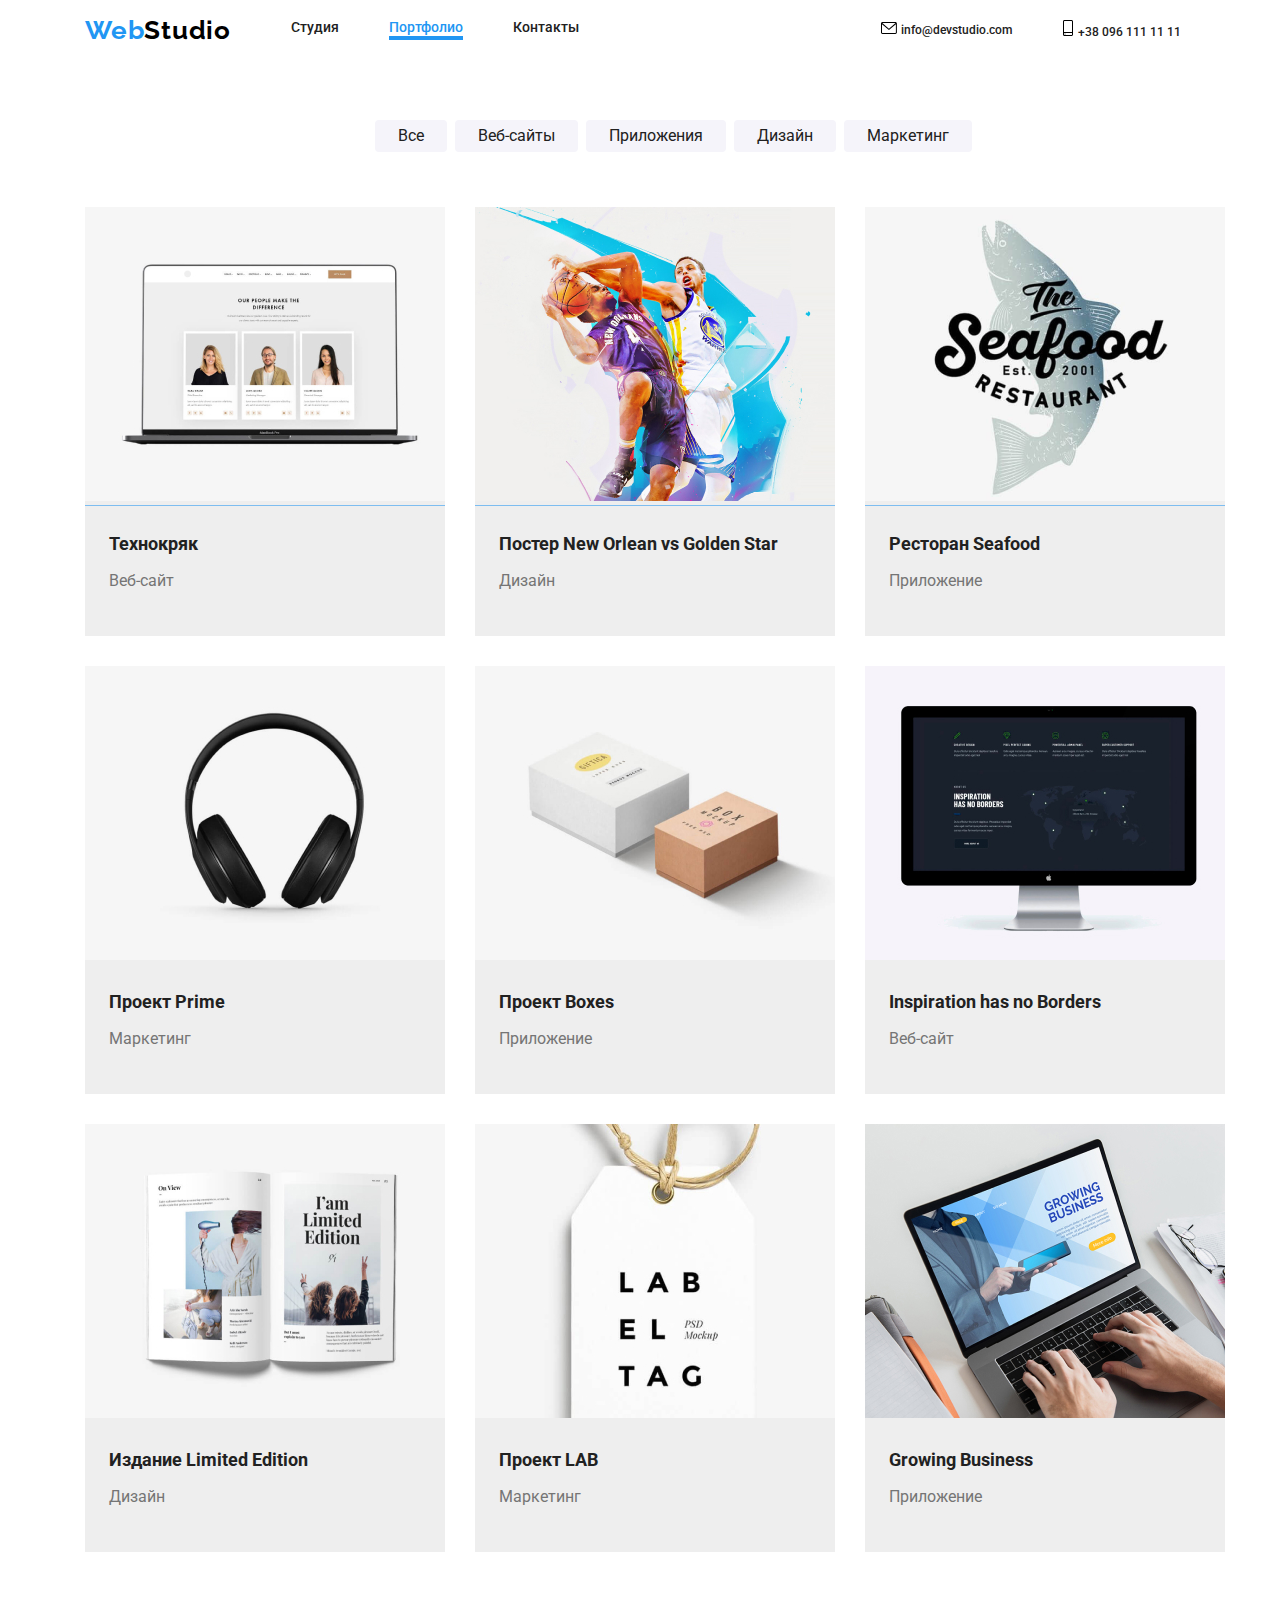
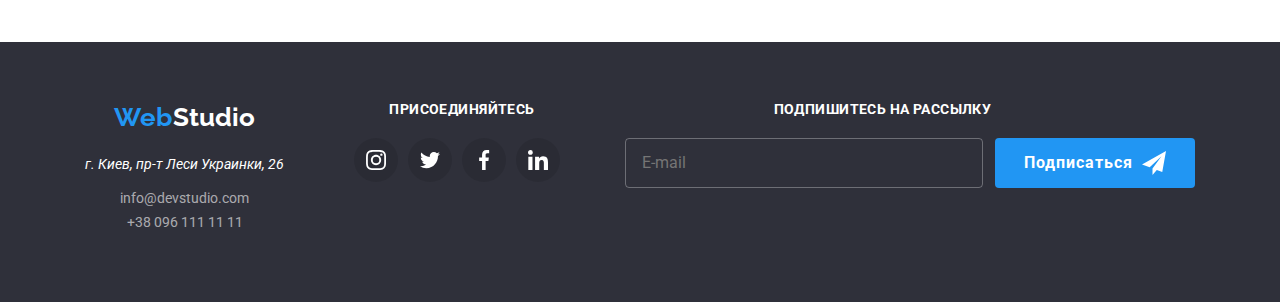
==== commit cee1f421: "адаптивна верстка без фото" ====
--- a/portfolio.html
+++ b/portfolio.html
@@ -27,7 +27,7 @@
                 aria-label="Переключатель мобильного меню">
 
                 <use class="icon-menu" href="./svg/sprite.svg#icon-menu-button"></use>
-                <use class="icon-close" href="./svg/sprite.svg#icon-phone-black-form"></use>
+                <use class="icon-close" href="./svg/sprite1.svg#icon-close_menu"></use>
             </svg>
         </button>
 
--- a/css/main.min.css
+++ b/css/main.min.css
@@ -3,5 +3,5 @@
  Consolas,  'Liberation Mono',  Menlo,- monospace;font-size:1em}small{font-size:80%}sub,sup{font-size:75%;line-height:0;position:relative;vertical-align:baseline}sub{bottom:-0.25em}sup{top:-0.5em}table{text-indent:0;border-color:inherit}button,input,optgroup,select,textarea{font-family:inherit;font-size:100%;line-height:1.15;margin:0}button,select{text-transform:none}button,[type='button'],[type='reset'],[type='submit']{-webkit-appearance:button}::-moz-focus-inner{border-style:none;padding:0}:-moz-focusring{outline:1px dotted ButtonText}:-moz-ui-invalid{box-shadow:none}legend{padding:0}progress{vertical-align:baseline}::-webkit-inner-spin-button,::-webkit-outer-spin-button{height:auto}[type='search']{-webkit-appearance:textfield;outline-offset:-2px}::-webkit-search-decoration{-webkit-appearance:none}::-webkit-file-upload-button{-webkit-appearance:button;font:inherit}summary{display:list-item}html{-webkit-box-sizing:border-box;box-sizing:border-box}*,*::before,*::after{-webkit-box-sizing:inherit;box-sizing:inherit;text-decoration:none}.container{padding-left:15px;padding-right:15px;margin-left:auto;margin-right:auto}@media screen and (min-width: 320px){.container{width:320px}}@media screen and (min-width: 480px){.container{width:480px}}@media screen and (min-width: 768px){.container{width:768px}}@media screen and (min-width: 1140px){.container{width:1140px}}body{color:#212121;text-decoration:none;font-family:Roboto,sans-serif;margin:0}.container{padding-left:15px;padding-right:15px;margin-left:auto;margin-right:auto}@media screen and (min-width: 320px){.container{width:320px}}@media screen and (min-width: 480px){.container{width:480px}}@media screen and (min-width: 768px){.container{width:768px}}@media screen and (min-width: 1140px){.container{width:1140px}}.logo{font-family:Raleway;font-weight:700;font-size:26px;line-height:1.19}@media screen and (min-width: 320px){.logo{width:320px;margin-top:16px;margin-bottom:16px;margin-left:15px}}@media screen and (min-width: 480px){.logo{width:480px;margin-top:16px;margin-bottom:16px;margin-left:15px}}.web{color:#2196F3;letter-spacing:0.03em}.studio{color:#000000;letter-spacing:0.03em}.logo:focus{color:#2196F3}.menu-button{display:inline-block;margin:10px 16px 10px 0;padding:0;border:none;background-color:transparent;width:40px;height:40px}@media screen and (min-width: 768px){.menu-button{display:none}}.menu-button .icon-close{display:none}.menu-button.is-open .icon-close{display:block}.icon-menu{background-position:50% 50%;width:24px;height:16px}.menu-button.is-open .icon-menu{display:none}.mobile-menu-container{background-color:#E5E5E5;padding:20px;text-align:center;font-size:18px;font-weight:500}.mobile-menu-container.is-open{display:block}@media screen and (max-width: 767px){.mobile-menu-container{display:none;position:absolute;top:100%;left:0;width:100%}.mobile-menu-container.is-open{display:block}}@media screen and (min-width: 768px){.mobile-menu-container{display:none;-webkit-box-pack:justify;-ms-flex-pack:justify;justify-content:space-between;-webkit-box-flex:1;-ms-flex-positive:1;flex-grow:1}}.navigation,.contacts{height:50px;width:140px}.navigation{outline:1px solid teal}.contacts{outline:1px solid orange}.mobile-navigation{padding:60px 100px}.mobile-menu-item:not(:last-child){margin-bottom:40px}.mobile-item{margin-bottom:16px}.mobile-site-nav{padding-left:0}.mobile-site-nav .link.current{color:#2196F3}.page-header{background-color:#fff;position:relative}header{background-color:#fff}ul{list-style:none;margin-bottom:0;margin-top:0}.main-nav{-webkit-box-align:center;-ms-flex-align:center;align-items:center}@media screen and (min-width: 768px){.main-nav{display:-webkit-box;display:-ms-flexbox;display:flex}}.auth-nav-list{margin-top:0;margin-bottom:0;margin-left:auto;display:none}@media screen and (min-width: 767px){.auth-nav-list{display:-webkit-box;display:-ms-flexbox;display:flex}}@media screen and (min-width: 767px){.auth-nav-list{display:block;-ms-flex-wrap:wrap;flex-wrap:wrap}}.display-flex{display:-webkit-box;display:-ms-flexbox;display:flex;margin-right:16px;-webkit-box-align:center;-ms-flex-align:center;align-items:center}@media screen and (min-width: 320px){.display-flex{width:320px;height:60px}}@media screen and (min-width: 480px){.display-flex{width:480px;height:60px}}.auth-nav-list .item+.item{margin-left:50px}@media screen and (min-width: 768px){.auth-nav-list .item+.item{margin-left:0}}.auth-nav-list .link{display:inline-block;font-weight:500;font-size:12px;line-height:1.14}.site-nav .item+.item{margin-left:50px}.item-icon{-webkit-box-pack:center;-ms-flex-pack:center;justify-content:center;-webkit-box-align:center;-ms-flex-align:center;align-items:center;-ms-flex-line-pack:center;align-content:center}.item:hover .item-icon,.item:focus .item-icon{fill:#2196F3;color:#2196F3}.item{-webkit-transition-duration:250ms;transition-duration:250ms;-webkit-transition-timing-function:cubic-bezier 0.4,0,0.2,1;transition-timing-function:cubic-bezier 0.4,0,0.2,1}.site-nav{display:none;margin-left:95px}@media screen and (min-width: 767px){.site-nav{display:-webkit-box;display:-ms-flexbox;display:flex}}@media screen and (min-width: 768px){.site-nav{margin-left:20px}}.link{color:#212121;-webkit-transition-duration:250ms;transition-duration:250ms;-webkit-transition-timing-function:cubic-bezier 0.4,0,0.2,1;transition-timing-function:cubic-bezier 0.4,0,0.2,1}.link:hover,.link:focus{color:#2196F3}.link.current::after{content:'';left:0;bottom:0;display:block;width:100%;height:4px;background-color:#2196F3;border-radius:2%;opacity:1;-webkit-transition-duration:250ms;transition-duration:250ms;-webkit-transition-timing-function:cubic-bezier 0.4,0,0.2,1;transition-timing-function:cubic-bezier 0.4,0,0.2,1}.site-nav .link{padding-top:32px;padding-bottom:32px;display:block;font-weight:500;font-size:14px;line-height:1.14}.site-nav a:hover,.site-nav a:focus{color:#2196F3}.site-nav .link.current{color:#2196F3}.hero{margin-left:auto;margin-right:auto;background-image:-webkit-gradient(linear, left top, right top, from(rgba(47,48,58,0.4)), to(rgba(47,48,58,0.4))),url(../img/img-hero.jpg);background-image:linear-gradient(to right, rgba(47,48,58,0.4), rgba(47,48,58,0.4)),url(../img/img-hero.jpg);background-size:cover;background-position:center;background-color:#2F303A;text-align:center}@media screen and (min-width: 320px){.hero{width:320px;height:400px}}@media screen and (min-width: 480px){.hero{width:480px;height:400px}}@media screen and (min-width: 768px){.hero{width:768px;height:400px}}.hero-title{margin-top:0;margin-bottom:0;color:#fff;font-weight:900;font-size:44px;line-height:1.36}@media screen and (min-width: 320px){.hero-title{padding-top:80px;padding-right:60px;padding-left:60px;padding-bottom:50px;font-size:26px;line-height:1.62;text-transform:uppercase}}@media screen and (min-width: 480px){.hero-title{padding-top:120px;padding-right:60px;padding-left:60px;padding-bottom:30px;font-size:26px;line-height:1.62;text-transform:uppercase}}.button{display:inline-block;border-radius:4px;padding:10px 32px;width:200px;height:50px;border:1px solid transparent;color:#fff;background-color:#2196F3;font-family:inherit;font-weight:700;font-size:16px;line-height:2.14;-webkit-box-align:center;-ms-flex-align:center;align-items:center;text-align:center;-webkit-transition-duration:250ms;transition-duration:250ms;-webkit-transition-timing-function:cubic-bezier 0.4,0,0.2,1;transition-timing-function:cubic-bezier 0.4,0,0.2,1}.button:hover,.button:focus{background-color:#2196F3}.features{margin-top:0;padding-top:60px;padding-bottom:60px}.features-images{margin-top:0;padding-bottom:95px;margin-left:auto;margin-right:auto}@media screen and (min-width: 320px){.features-images{padding-bottom:0;display:none}}@media screen and (min-width: 480px){.features-images{padding-bottom:0;display:none}}.features-icon{background-color:#F5F4FA;margin-right:30px;margin-bottom:30px;width:450px;height:120px;display:-webkit-box;display:-ms-flexbox;display:flex;-webkit-box-align:center;-ms-flex-align:center;align-items:center;-webkit-box-pack:center;-ms-flex-pack:center;justify-content:center;border-radius:4px}@media screen and (min-width: 320px){.features-icon{width:320px}}@media screen and (min-width: 480px){.features-icon{width:450px}}@media screen and (min-width: 768px){.features-icon{width:350px}}.features-article{margin-top:0;margin-bottom:10px;color:#212121;font-weight:700;font-size:14px;line-height:1.14;text-transform:uppercase;text-align:center}@media screen and (min-width: 768px){.features-article{width:350px}}.features-list{margin-top:0;padding:0}@media screen and (min-width: 768px){.features-list{display:-webkit-box;display:-ms-flexbox;display:flex;-ms-flex-wrap:wrap;flex-wrap:wrap}}.features-list-item{width:270px;margin-right:30px}.features-title{margin-top:0;margin-bottom:50px;color:#212121;font-weight:700;font-size:36px;line-height:1.17;text-align:center}@media screen and (min-width: 320px){.features-title{display:none}}@media screen and (min-width: 480px){.features-title{display:none}}.feature-text{margin-top:0;margin-bottom:30px;color:#757575;font-weight:400;font-size:14px;line-height:1.71}@media screen and (max-width: 480px){.feature-text{width:320px}}@media screen and (min-width: 768px){.feature-text{width:350px}}.features-title-item{display:-webkit-box;display:-ms-flexbox;display:flex;-ms-flex-wrap:wrap;flex-wrap:wrap;padding:0}.element{width:370px;margin-right:30px}.element:nth-child(3n){margin-right:0}.element-position{position:relative}.element-title-css{position:absolute;display:-webkit-box;display:-ms-flexbox;display:flex;color:#fff;font-weight:700;font-size:12px;line-height:1.17;text-transform:uppercase;-webkit-box-align:center;-ms-flex-align:center;align-items:center;-webkit-box-pack:center;-ms-flex-pack:center;justify-content:center;bottom:0;left:0;width:370px;height:70px;background-color:rgba(47,53,58,0.8);margin:0;opacity:1}.team{padding-top:95px;padding-bottom:95px;background-color:#F5F4FA}@media screen and (min-width: 480px){.team{padding-top:0;padding-bottom:60px}}.features-title-team{margin-top:0;margin-bottom:50px;color:#212121;font-weight:700;font-size:36px;line-height:1.17;text-align:center}@media screen and (min-width: 480px){.features-title-team{padding-top:60px;padding-bottom:30px;margin-bottom:0}}.features-title-item{display:-webkit-box;display:-ms-flexbox;display:flex;-ms-flex-wrap:wrap;flex-wrap:wrap;padding:0}@media screen and (min-width: 480px){.features-title-item{display:none}}.features-title-flex{padding:0}.name-flex{margin-right:30px;background:#fff;-webkit-box-shadow:0px 1px 3px rgba(0,0,0,0.12),0px 1px 1px rgba(0,0,0,0.14),0px 2px 1px rgba(0,0,0,0.2);box-shadow:0px 1px 3px rgba(0,0,0,0.12),0px 1px 1px rgba(0,0,0,0.14),0px 2px 1px rgba(0,0,0,0.2);border-radius:0px 0px 4px 4px}@media screen and (min-width: 480px){.name-flex{margin-right:0;margin-bottom:30px;width:450px;height:482px}}.team-img-size{width:270px}@media screen and (min-width: 480px){.team-img-size{width:450px;height:320px}}.social-team{display:-webkit-box;display:-ms-flexbox;display:flex;padding:0;width:210px;height:45px;margin-top:16px;margin-bottom:30px;margin-right:32px;margin-left:32px}@media screen and (min-width: 480px){.social-team{margin-left:122px}}.social-link-icon{fill:#AFB1B8;-webkit-transition-duration:250ms;transition-duration:250ms;-webkit-transition-timing-function:cubic-bezier 0.4,0,0.2,1;transition-timing-function:cubic-bezier 0.4,0,0.2,1}.social-link:hover .social-link-icon,.social-link:focus .social-link-icon{fill:#fff;background-color:#2196F3}.social-team:last-child{margin-right:0}.social-link{display:-webkit-inline-box;display:-ms-inline-flexbox;display:inline-flex;margin-right:10px;background-color:#fff;border-radius:50%;text-align:center;-webkit-box-align:start;-ms-flex-align:start;align-items:flex-start;width:45px;height:45px;-webkit-box-pack:center;-ms-flex-pack:center;justify-content:center;-webkit-box-align:center;-ms-flex-align:center;align-items:center;-webkit-transition-duration:250ms;transition-duration:250ms;-webkit-transition-timing-function:cubic-bezier 0.4,0,0.2,1;transition-timing-function:cubic-bezier 0.4,0,0.2,1}.social-link:hover,.social-link:focus{background-color:#2196F3}.features-title-flex .name-flex:last-child{margin-right:0}.team-name{margin-top:30px;margin-bottom:10px;color:#212121;font-weight:500;font-size:16px;line-height:1.19;text-align:center}.team-occupation{margin-top:0;color:#757575;font-weight:400;font-size:16px;line-height:1.19;text-align:center}.clients{padding-top:95px;padding-bottom:95px}@media screen and (min-width: 480px){.clients{padding-top:60px;padding-bottom:60px}}.features-title-clients{margin-top:0;margin-bottom:50px;color:#212121;font-weight:700;font-size:36px;line-height:1.17;text-align:center}@media screen and (min-width: 480px){.features-title-clients{margin-bottom:30px}}.clients-list{display:-webkit-box;display:-ms-flexbox;display:flex;-ms-flex-wrap:wrap;flex-wrap:wrap;padding-right:0;padding-left:0}.clients-name{width:170px;height:90px;margin-right:30px;padding:20px 65px;-webkit-box-align:center;-ms-flex-align:center;align-items:center;border:1px solid #AFB1B8;-webkit-box-sizing:border-box;box-sizing:border-box;border-radius:4px}.clients-name:hover,.clients-name:focus{border-color:#2196F3}@media screen and (min-width: 320px){.clients-name{width:130 px;margin-bottom:30px;margin-right:15px}}@media screen and (min-width: 480px){.clients-name{width:210 px;margin-bottom:30px;margin-right:15px}}@media screen and (min-width: 320px){.clients-name:nth-child(6n){margin-right:0}}@media screen and (min-width: 480px){.clients-name:nth-child(6n){margin-right:0}}@media screen and (min-width: 320px){.clients-name:nth-child(n+5){margin-bottom:0}}@media screen and (min-width: 480px){.clients-name:nth-child(n+5){margin-bottom:0}}.clients-name:last-child{margin-right:0;padding:20px 40px;-webkit-box-align:center;-ms-flex-align:center;align-items:center}.clients-name-icon{fill:#AFB1B8;-webkit-transition-duration:250ms;transition-duration:250ms;-webkit-transition-timing-function:cubic-bezier 0.4,0,0.2,1;transition-timing-function:cubic-bezier 0.4,0,0.2,1}.clients-name:hover,.clients-name:focus{border-color:#2196F3}.clients-name:hover .clients-name-icon,.clients-name:focus .clients-name-icon{fill:#2196F3}footer{padding-top:60px;padding-bottom:60px;background-color:#2F303A;color:#fff}.footer{display:block}.studio-footer{color:#fff}address{margin-top:20px;margin-bottom:10px;color:#fff;font-weight:400;font-size:14px;line-height:1.71}address:hover,address:focus{color:#2196F3;-webkit-transition-duration:250ms;transition-duration:250ms;-webkit-transition-timing-function:cubic-bezier 0.4,0,0.2,1;transition-timing-function:cubic-bezier 0.4,0,0.2,1}.footer-list{margin-top:0;margin-bottom:0;padding-left:0}.contact{padding-bottom:10px;color:rgba(255,255,255,0.6);font-weight:400;font-size:14px;line-height:1.71;-webkit-transition-duration:250ms;transition-duration:250ms;-webkit-transition-timing-function:cubic-bezier 0.4,0,0.2,1;transition-timing-function:cubic-bezier 0.4,0,0.2,1}.contact:hover,.contact:focus{color:#2196F3}.contact-block{padding-left:15px}@media screen and (min-width: 320px){.contact-block{padding-left:0;display:block;text-align:center}}.join-block-title{margin-top:0;margin-bottom:0}@media screen and (min-width: 320px){.join-block-title{display:block;text-align:center;margin-top:60px}}@media screen and (min-width: 320px){.footer-container{display:block;text-align:center}}.join-block{padding-left:70px}@media screen and (min-width: 320px){.join-block{padding-left:0;text-align:center;display:block;margin-bottom:60px}}.social{display:inline-block;padding-right:0;padding-left:0;width:45px;height:45px}.social-display{display:-webkit-box;display:-ms-flexbox;display:flex;padding:0}@media screen and (min-width: 320px){.social-display{text-align:center;-webkit-box-pack:center;-ms-flex-pack:center;justify-content:center}}.social-icon{display:-webkit-inline-box;display:-ms-inline-flexbox;display:inline-flex;background-color:rgba(0,0,0,0.1);border-radius:50%;fill:#fff;border:none;width:44px;height:44px;margin-right:10px;margin-top:20px;-webkit-box-pack:center;-ms-flex-pack:center;justify-content:center;-webkit-box-align:center;-ms-flex-align:center;align-items:center;-webkit-transition-duration:250ms;transition-duration:250ms;-webkit-transition-timing-function:cubic-bezier 0.4,0,0.2,1;transition-timing-function:cubic-bezier 0.4,0,0.2,1}.social-icon:hover,.social-icon:focus{background-color:#2196F3}.subscription{padding-left:95px}@media screen and (min-width: 320px){.subscription{padding-left:0}}.subscribe-form-input{width:358px;height:50px;padding-left:16px;background-color:transparent;border:1px solid rgba(255,255,255,0.3);border-radius:4px;color:#fff}@media screen and (min-width: 320px){.subscribe-form-input{width:300px;margin-bottom:20px}}@media screen and (min-width: 480px){.subscribe-form-input{width:450px;margin-bottom:20px}}.form-field-subscription{position:relative;display:block;margin-top:20px;margin-bottom:10px}.subscribe-button{display:-webkit-inline-box;display:-ms-inline-flexbox;display:inline-flex;-webkit-box-align:center;-ms-flex-align:center;align-items:center;-webkit-box-pack:justify;-ms-flex-pack:justify;justify-content:space-between;width:200px;height:50px;padding:10px 29px;margin-left:12px;font-weight:700;font-size:16px;font-style:normal;line-height:1.143;letter-spacing:0.06em;color:#fff;text-align:left;border-style:none;background-color:#2196F3;border-radius:4px;cursor:pointer}.subscribe-button::after{display:block;content:"";width:24px;height:24px;background-color:transparent;background-repeat:no-repeat;background-position:center}.iconsend::after{background-image:url(../svg/send.svg)}.backdrop{position:fixed;top:0;left:0;width:100%;height:100%;background-color:rgba(0,0,0,0.2);opacity:1;-webkit-transition:opacity 250ms cubic-bezier 0.4,0,0.2,1;transition:opacity 250ms cubic-bezier 0.4,0,0.2,1;z-index:1}.backdrop.is-hidden{opacity:0;pointer-events:none}.backdrop.is-hidden .modal{-webkit-transform:translate(-50%, -50%) scale(0.9);transform:translate(-50%, -50%) scale(0.9)}.modal{position:absolute;top:50%;left:50%;background-color:#fff;-webkit-transform:translate(-50%, -50%) scale(1);transform:translate(-50%, -50%) scale(1);-webkit-transition:0,0.2,1,-webkit-transform 250ms cubic-bezier 0.4;transition:0,0.2,1,-webkit-transform 250ms cubic-bezier 0.4;transition:transform 250ms cubic-bezier 0.4,0,0.2,1;transition:transform 250ms cubic-bezier 0.4,0,0.2,1,-webkit-transform 250ms cubic-bezier 0.4}.form{display:-webkit-box;display:-ms-flexbox;display:flex;-webkit-box-orient:vertical;-webkit-box-direction:normal;-ms-flex-direction:column;flex-direction:column;width:530px;height:580px;outline:1px solid}@media screen and (min-width: 320px){.form{width:310px;height:610px}}@media screen and (min-width: 480px){.form{width:450px;height:610px}}.form-title{font-style:normal;font-weight:700;font-size:20px;line-height:1.15;color:#212121;padding-top:40px;padding-left:40px;padding-right:40px;padding-bottom:15px;margin:0}@media screen and (min-width: 320px){.form-title{text-align:center}}.form-field{position:relative;display:flexbox;margin-bottom:10px}.form .form-field:nth-child(4n+2){margin-bottom:0}.form-text{position:relative;font-style:normal;font-weight:400;font-size:12px;line-height:1.17;color:#757575;margin-bottom:4px;padding-left:40px}.form-field label{margin-bottom:5px}.form-input{width:450px;height:40px;border:1px solid rgba(33,33,33,0.2);-webkit-box-sizing:border-box;box-sizing:border-box;border-radius:4px;margin-left:40px;margin-right:40px;padding:10px 45px}@media screen and (min-width: 320px){.form-input{width:260px}}@media screen and (min-width: 480px){.form-input{width:370px}}.form-icon{position:absolute;top:50%;left:12px;margin-left:45px}.form-field:focus-within .form-text{-webkit-transform:translate(-50%);transform:translate(-50%)}.text-comment{margin-top:10px;margin-right:40px}.form-message{display:block;width:450px;height:120px;border:1px solid rgba(33,33,33,0.2);border-radius:4px;resize:none;font-family:Roboto, sans-serif;font-size:12px;line-height:1.17;color:rgba(117,117,117,0.5);padding:12px 16px;margin-left:45px}@media screen and (min-width: 320px){.form-message{width:260px}}@media screen and (min-width: 480px){.form-message{width:370px}}.form-input:focus,.form-message:focus{outline:none;border:1px solid  #2196f3}.form-input:focus+.form-icon{fill:#2196F3}.information-field-wrapper{position:relative;margin-top:20px;margin-left:55px}@media screen and (min-width: 320px){.information-field-wrapper{margin-left:40px}}.form-field textarea{margin-left:40px}.agreement-policy{font-family:Roboto,sans-serif;font-style:normal;font-weight:normal;font-size:14px;line-height:1.71}@media screen and (min-width: 320px){.agreement-policy{font-size:12px;line-height:1.17}}.agreement-terms{font-family:Roboto,sans-serif;font-style:normal;font-weight:normal;font-size:14px;line-height:1.71;text-decoration:underline}.information-form-btn{display:-webkit-box;display:-ms-flexbox;display:flex;width:200px;height:50px;background-color:#2196F3;-webkit-box-shadow:0px 4px 4px rgba(0,0,0,0.15);box-shadow:0px 4px 4px rgba(0,0,0,0.15);border-radius:4px;margin:0 auto;border:none;font-style:normal;font-weight:bold;font-size:16px;line-height:1.875;letter-spacing:0.06em;color:#fff;margin-top:30px;margin-bottom:40px;padding-top:10px;padding-bottom:10px;padding-left:56px}.close{position:absolute;top:8px;right:8px;width:30px;height:30px;padding:0;border-radius:50%;border:1px solid rgba(0,0,0,0.1);background-color:#fff}.features{margin-top:0;padding-top:60px;padding-bottom:60px}.works{padding:0}.works-element{width:370px;margin-right:30px;margin-bottom:30px;padding-bottom:20px;background-color:#eeeeee}.works-element:hover{-webkit-box-shadow:0px 1px 3px rgba(0,0,0,0.12),0px 1px 1px rgba(0,0,0,0.14),0px 2px 1px rgba(0,0,0,0.2);box-shadow:0px 1px 3px rgba(0,0,0,0.12),0px 1px 1px rgba(0,0,0,0.14),0px 2px 1px rgba(0,0,0,0.2)}@media screen and (min-width: 480px){.works-element{width:450px}}.works-element:hover{-webkit-box-shadow:0px 1px 3px rgba(0,0,0,0.12),0px 1px 1px rgba(0,0,0,0.14),0px 2px 1px rgba(0,0,0,0.2);box-shadow:0px 1px 3px rgba(0,0,0,0.12),0px 1px 1px rgba(0,0,0,0.14),0px 2px 1px rgba(0,0,0,0.2)}.works-element-blue{position:relative;overflow:hidden}.works-overlay{position:absolute;top:0;left:0;width:100%;height:100%;background-color:rgba(33,150,243,0.9);-webkit-transform:translateY(100%);transform:translateY(100%);-webkit-transition-duration:250ms;transition-duration:250ms;-webkit-transition-timing-function:cubic-bezier 0.4,0,0.2,1;transition-timing-function:cubic-bezier 0.4,0,0.2,1}.works-element:hover .works-overlay{-webkit-transform:translateY(0);transform:translateY(0)}.works-description{position:absolute;top:0;left:0;top:50%;left:50%;-webkit-transform:translate(-50%, -50%);transform:translate(-50%, -50%);display:-webkit-box;display:-ms-flexbox;display:flex;width:322px;height:168px;font-weight:400;font-size:18px;line-height:1.56;color:#fff;margin:0;padding:0;-webkit-transition-duration:250ms;transition-duration:250ms;-webkit-transition-timing-function:cubic-bezier 0.4,0,0.2,1;transition-timing-function:cubic-bezier 0.4,0,0.2,1}.works-element-blue .works-description:hover{opacity:1}.works-element:nth-child(3n){margin-right:0}.works-element:nth-last-child(-n+3){margin-bottom:0}.team-works{margin-top:20px;margin-bottom:4px;margin-left:24px;margin-right:24px;color:#212121;font-weight:700;font-size:18px;line-height:2}.team-web{margin-top:0;margin-bottom:20px;margin-left:24px;margin-right:24px;color:#757575;font-weight:400;font-size:16px;line-height:1.86}.button-portfolio{display:inline-block;border-radius:4px;padding:6px 22px;margin-right:8px;text-align:center;border:1px solid transparent;color:#212121;background-color:#F5F4FA;-webkit-transition-duration:250ms;transition-duration:250ms;-webkit-transition-timing-function:cubic-bezier 0.4,0,0.2,1;transition-timing-function:cubic-bezier 0.4,0,0.2,1}.button-portfolio:hover,.button-portfolio:focus{background-color:#2196F3}@media screen and (min-width: 320px){.button-portfolio{margin-bottom:15px}}@media screen and (min-width: 320px){.button-portfolio:nth-child(n+4){margin-bottom:0}}.btn-portfolio .button-portfolio:not(:last-child){margin-right:8px}.btn-portfolio{display:-webkit-box;display:-ms-flexbox;display:flex;-ms-flex-wrap:wrap;flex-wrap:wrap;margin-top:0;margin-bottom:50px;padding:0 280px}@media screen and (min-width: 320px){.btn-portfolio{padding:0;margin-bottom:40px}}
+ monospace;font-size:1em}small{font-size:80%}sub,sup{font-size:75%;line-height:0;position:relative;vertical-align:baseline}sub{bottom:-0.25em}sup{top:-0.5em}table{text-indent:0;border-color:inherit}button,input,optgroup,select,textarea{font-family:inherit;font-size:100%;line-height:1.15;margin:0}button,select{text-transform:none}button,[type='button'],[type='reset'],[type='submit']{-webkit-appearance:button}::-moz-focus-inner{border-style:none;padding:0}:-moz-focusring{outline:1px dotted ButtonText}:-moz-ui-invalid{box-shadow:none}legend{padding:0}progress{vertical-align:baseline}::-webkit-inner-spin-button,::-webkit-outer-spin-button{height:auto}[type='search']{-webkit-appearance:textfield;outline-offset:-2px}::-webkit-search-decoration{-webkit-appearance:none}::-webkit-file-upload-button{-webkit-appearance:button;font:inherit}summary{display:list-item}html{-webkit-box-sizing:border-box;box-sizing:border-box}*,*::before,*::after{-webkit-box-sizing:inherit;box-sizing:inherit;text-decoration:none}.container{padding-left:15px;padding-right:15px;margin-left:auto;margin-right:auto}@media screen and (min-width: 320px){.container{width:320px}}@media screen and (min-width: 480px){.container{width:480px}}@media screen and (min-width: 768px){.container{width:768px}}@media screen and (min-width: 1140px){.container{width:1140px}}body{color:#212121;text-decoration:none;font-family:Roboto,sans-serif;margin:0}.container{padding-left:15px;padding-right:15px;margin-left:auto;margin-right:auto}@media screen and (min-width: 320px){.container{width:320px}}@media screen and (min-width: 480px){.container{width:480px}}@media screen and (min-width: 768px){.container{width:768px}}@media screen and (min-width: 1140px){.container{width:1140px}}.logo{font-family:Raleway;font-weight:700;font-size:26px;line-height:1.19}@media screen and (min-width: 320px){.logo{width:320px;margin-top:16px;margin-bottom:16px;margin-left:15px}}@media screen and (min-width: 480px){.logo{width:480px;margin-top:16px;margin-bottom:16px;margin-left:15px}}@media screen and (min-width: 1140px){.logo{width:480px;margin-top:16px;margin-bottom:16px;margin-left:0}}.web{color:#2196F3;letter-spacing:0.03em}.studio{color:#000000;letter-spacing:0.03em}.logo:focus{color:#2196F3}.menu-button{display:inline-block;margin:10px 16px 10px 0;padding:0;border:none;background-color:transparent;width:40px;height:40px}@media screen and (min-width: 768px){.menu-button{display:none}}.menu-button .icon-close{display:none}.menu-button.is-open .icon-close{display:block}.icon-menu{background-position:50% 50%;width:24px;height:16px}.menu-button.is-open .icon-menu{display:none}.mobile-menu-container{background-color:#E5E5E5;text-align:center;font-size:18px;font-weight:500;z-index:1}.mobile-menu-container.is-open{display:block}@media screen and (max-width: 767px){.mobile-menu-container{display:none;position:absolute;top:100%;left:0;width:100%}.mobile-menu-container.is-open{display:block}}@media screen and (min-width: 768px){.mobile-menu-container{display:none;-webkit-box-pack:justify;-ms-flex-pack:justify;justify-content:space-between;-webkit-box-flex:1;-ms-flex-positive:1;flex-grow:1}}.navigation,.contacts{height:50px;width:140px}.navigation{outline:1px solid teal}.contacts{outline:1px solid orange}.mobile-navigation{display:inline-block;padding-bottom:40px;color:#2196F3;position:relative;padding:60px 100px}.mobile-menu-item:not(:last-child){margin-bottom:40px}.mobile-item{margin-bottom:16px}.mobile-site-nav{padding-left:0}.mobile-site-nav .link.current{color:#2196F3}.page-header{background-color:#fff;position:relative}header{background-color:#fff}ul{list-style:none;margin-bottom:0;margin-top:0}.main-nav{-webkit-box-align:center;-ms-flex-align:center;align-items:center}@media screen and (min-width: 768px){.main-nav{display:-webkit-box;display:-ms-flexbox;display:flex}}.auth-nav-list{margin-top:0;margin-bottom:0;display:none}@media screen and (min-width: 767px){.auth-nav-list{display:-webkit-box;display:-ms-flexbox;display:flex}}@media screen and (min-width: 767px){.auth-nav-list{display:block;-ms-flex-wrap:wrap;flex-wrap:wrap}}@media screen and (min-width: 1140px){.auth-nav-list{display:-webkit-box;display:-ms-flexbox;display:flex;margin-left:300px;padding:0}}.display-flex{display:-webkit-box;display:-ms-flexbox;display:flex;margin-right:16px;-webkit-box-align:center;-ms-flex-align:center;align-items:center}@media screen and (min-width: 320px){.display-flex{width:320px;height:60px}}@media screen and (min-width: 480px){.display-flex{width:480px;height:60px}}.auth-nav-list .item+.item{margin-left:50px}@media screen and (min-width: 768px) and (max-width: 1139px){.auth-nav-list .item+.item{margin-left:0}}.auth-nav-list .link{display:inline-block;font-weight:500;font-size:12px;line-height:1.14}@media screen and (min-width: 1140px){.auth-nav-list .link{font-size:12px;line-height:1.17}}.site-nav .item+.item{margin-left:50px}.item-icon{-webkit-box-pack:center;-ms-flex-pack:center;justify-content:center;-webkit-box-align:center;-ms-flex-align:center;align-items:center;-ms-flex-line-pack:center;align-content:center}.item:hover .item-icon,.item:focus .item-icon{fill:#2196F3;color:#2196F3}.item{-webkit-transition-duration:250ms;transition-duration:250ms;-webkit-transition-timing-function:cubic-bezier 0.4,0,0.2,1;transition-timing-function:cubic-bezier 0.4,0,0.2,1}.site-nav{display:none;margin-left:95px}@media screen and (min-width: 767px){.site-nav{display:-webkit-box;display:-ms-flexbox;display:flex}}@media screen and (min-width: 768px){.site-nav{margin-left:20px}}.link{color:#212121;-webkit-transition-duration:250ms;transition-duration:250ms;-webkit-transition-timing-function:cubic-bezier 0.4,0,0.2,1;transition-timing-function:cubic-bezier 0.4,0,0.2,1}.link:hover,.link:focus{color:#2196F3}.link.current::after{content:'';left:0;bottom:0;display:block;width:100%;height:4px;background-color:#2196F3;border-radius:2%;opacity:1;-webkit-transition-duration:250ms;transition-duration:250ms;-webkit-transition-timing-function:cubic-bezier 0.4,0,0.2,1;transition-timing-function:cubic-bezier 0.4,0,0.2,1}.site-nav .link{padding-top:32px;padding-bottom:32px;display:block;font-weight:500;font-size:14px;line-height:1.14}.site-nav a:hover,.site-nav a:focus{color:#2196F3}.site-nav .link.current{color:#2196F3}.hero{margin-left:auto;margin-right:auto;background-image:-webkit-gradient(linear, left top, right top, from(rgba(47,48,58,0.4)), to(rgba(47,48,58,0.4))),url(../img/img-hero.jpg);background-image:linear-gradient(to right, rgba(47,48,58,0.4), rgba(47,48,58,0.4)),url(../img/img-hero.jpg);background-size:cover;background-position:center;background-color:#2F303A;text-align:center}@media screen and (min-width: 320px){.hero{width:320px;height:400px}}@media screen and (min-width: 480px){.hero{width:480px;height:400px}}@media screen and (min-width: 768px){.hero{width:768px;height:400px}}@media screen and (min-width: 1140px){.hero{width:1600px;height:600px}}.hero-title{margin-top:0;margin-bottom:0;color:#fff;font-weight:900;font-size:44px;line-height:1.36}@media screen and (min-width: 320px){.hero-title{padding-top:80px;padding-right:60px;padding-left:60px;padding-bottom:50px;font-size:26px;line-height:1.62;text-transform:uppercase}}@media screen and (min-width: 480px){.hero-title{padding-top:120px;padding-right:60px;padding-left:60px;padding-bottom:30px;font-size:26px;line-height:1.62;text-transform:uppercase}}@media screen and (min-width: 1140px){.hero-title{padding-top:225px;padding-right:450px;padding-left:450px;padding-bottom:30px;font-weight:900;font-size:44px;line-height:1.36}}.button{display:inline-block;border-radius:4px;padding:10px 32px;width:200px;height:50px;border:1px solid transparent;color:#fff;background-color:#2196F3;font-family:inherit;font-weight:700;font-size:16px;line-height:2.14;-webkit-box-align:center;-ms-flex-align:center;align-items:center;text-align:center;-webkit-transition-duration:250ms;transition-duration:250ms;-webkit-transition-timing-function:cubic-bezier 0.4,0,0.2,1;transition-timing-function:cubic-bezier 0.4,0,0.2,1}.button:hover,.button:focus{background-color:#2196F3}.features{margin-top:0;padding-top:60px;padding-bottom:60px}.features-images{margin-top:0;padding-bottom:95px;margin-left:auto;margin-right:auto}@media screen and (min-width: 320px) and (max-width: 1139px){.features-images{padding-bottom:0;display:none}}.features-icon{background-color:#F5F4FA;margin-right:15px;margin-bottom:30px;width:450px;height:120px;display:-webkit-box;display:-ms-flexbox;display:flex;-webkit-box-align:center;-ms-flex-align:center;align-items:center;-webkit-box-pack:center;-ms-flex-pack:center;justify-content:center;border-radius:4px}@media screen and (min-width: 320px){.features-icon{width:320px}}@media screen and (min-width: 480px){.features-icon{width:450px}}@media screen and (min-width: 768px){.features-icon{width:350px}}@media screen and (min-width: 1140px){.features-icon{width:260px}}.features-article{margin-top:0;margin-bottom:10px;display:block;color:#212121;font-weight:700;font-size:14px;line-height:1.14;text-transform:uppercase;text-align:center}@media screen and (min-width: 768px){.features-article{width:340px}}@media screen and (min-width: 1140px){.features-article{width:260px;text-align:start}}.features-list{margin-top:0;padding:0}@media screen and (min-width: 768px){.features-list{display:-webkit-box;display:-ms-flexbox;display:flex;-ms-flex-wrap:wrap;flex-wrap:wrap;width:100%}}.features-title{margin-top:0;margin-bottom:50px;color:#212121;font-weight:700;font-size:36px;line-height:1.17;text-align:center}@media screen and (min-width: 320px) and (max-width: 1139px){.features-title{display:none}}.feature-text{margin-top:0;margin-bottom:30px;color:#757575;font-weight:400;font-size:14px;line-height:1.71}@media screen and (max-width: 480px){.feature-text{width:320px}}@media screen and (min-width: 768px){.feature-text{width:350px}}@media screen and (min-width: 1140px){.feature-text{width:260px}}.features-title-item{position:relative;display:-webkit-box;display:-ms-flexbox;display:flex;padding:0}@media screen and (min-width: 480px) and (max-width: 1139px){.features-title-item{display:none}}@media screen and (min-width: 1140px){.features-title-item:last-child{margin-right:0}}.element{width:370px;margin-right:30px}.element:nth-child(3n){margin-right:0}.element-position{position:relative}.element-title-css{position:absolute;display:-webkit-box;display:-ms-flexbox;display:flex;color:#fff;font-weight:700;font-size:12px;line-height:1.17;text-transform:uppercase;-webkit-box-align:center;-ms-flex-align:center;align-items:center;-webkit-box-pack:center;-ms-flex-pack:center;justify-content:center;bottom:0;left:0;width:370px;height:70px;background-color:rgba(47,53,58,0.8);margin:0;opacity:1}.team{padding-top:95px;padding-bottom:95px;background-color:#F5F4FA}@media screen and (min-width: 480px){.team{padding-top:0;padding-bottom:60px}}.features-title-team{margin-top:0;margin-bottom:50px;color:#212121;font-weight:700;font-size:36px;line-height:1.17;text-align:center}@media screen and (min-width: 480px){.features-title-team{padding-top:60px;padding-bottom:30px;margin-bottom:0}}.features-title-flex{padding:0}@media screen and (min-width: 768px){.features-title-flex{display:-webkit-box;display:-ms-flexbox;display:flex;-ms-flex-wrap:wrap;flex-wrap:wrap;width:100%}}.name-flex{margin-right:30px;background:#fff;-webkit-box-shadow:0px 1px 3px rgba(0,0,0,0.12),0px 1px 1px rgba(0,0,0,0.14),0px 2px 1px rgba(0,0,0,0.2);box-shadow:0px 1px 3px rgba(0,0,0,0.12),0px 1px 1px rgba(0,0,0,0.14),0px 2px 1px rgba(0,0,0,0.2);border-radius:0px 0px 4px 4px}@media screen and (min-width: 480px){.name-flex{margin-right:0;margin-bottom:30px;width:450px;height:482px}}@media screen and (min-width: 480px){.name-flex{margin-right:30px;margin-bottom:30px;width:354px;height:422px}}@media screen and (min-width: 768px) and (max-width: 1139px){.name-flex:nth-child(2n){margin-right:0}}@media screen and (min-width: 1140px){.name-flex{margin-right:30px;margin-bottom:30px;width:250px;height:428px}}@media screen and (min-width: 1140px){.name-flex:last-child{margin-right:0}}.team-img-size{width:270px}@media screen and (min-width: 480px){.team-img-size{width:450px;height:320px}}@media screen and (min-width: 768px){.team-img-size{width:354px;height:260px}}@media screen and (min-width: 1140px){.team-img-size{width:250px;height:260px}}.social-team{display:-webkit-box;display:-ms-flexbox;display:flex;padding:0;width:210px;height:45px;margin-top:16px;margin-bottom:30px;margin-right:32px;margin-left:32px}@media screen and (min-width: 480px){.social-team{margin-left:122px}}@media screen and (min-width: 768px){.social-team{margin-left:74px}}@media screen and (min-width: 1140px){.social-team{margin-left:32px}}.social-link-icon{fill:#AFB1B8;-webkit-transition-duration:250ms;transition-duration:250ms;-webkit-transition-timing-function:cubic-bezier 0.4,0,0.2,1;transition-timing-function:cubic-bezier 0.4,0,0.2,1}.social-link:hover .social-link-icon,.social-link:focus .social-link-icon{fill:#fff;background-color:#2196F3}.social-team:last-child{margin-right:0}.social-link{display:-webkit-inline-box;display:-ms-inline-flexbox;display:inline-flex;margin-right:10px;background-color:#fff;border-radius:50%;text-align:center;-webkit-box-align:start;-ms-flex-align:start;align-items:flex-start;width:45px;height:45px;-webkit-box-pack:center;-ms-flex-pack:center;justify-content:center;-webkit-box-align:center;-ms-flex-align:center;align-items:center;-webkit-transition-duration:250ms;transition-duration:250ms;-webkit-transition-timing-function:cubic-bezier 0.4,0,0.2,1;transition-timing-function:cubic-bezier 0.4,0,0.2,1}.social-link:hover,.social-link:focus{background-color:#2196F3}.features-title-flex .name-flex:last-child{margin-right:0}.team-name{margin-top:30px;margin-bottom:10px;color:#212121;font-weight:500;font-size:16px;line-height:1.19;text-align:center}.team-occupation{margin-top:0;color:#757575;font-weight:400;font-size:16px;line-height:1.19;text-align:center}.clients{padding-top:95px;padding-bottom:95px}@media screen and (min-width: 480px){.clients{padding-top:60px;padding-bottom:60px}}.features-title-clients{margin-top:0;margin-bottom:50px;color:#212121;font-weight:700;font-size:36px;line-height:1.17;text-align:center}@media screen and (min-width: 480px){.features-title-clients{margin-bottom:30px}}.clients-list{display:-webkit-box;display:-ms-flexbox;display:flex;-ms-flex-wrap:wrap;flex-wrap:wrap;padding-right:0;padding-left:0}.clients-name{width:170px;height:90px;margin-right:30px;padding:20px 65px;-webkit-box-align:center;-ms-flex-align:center;align-items:center;border:1px solid #AFB1B8;-webkit-box-sizing:border-box;box-sizing:border-box;border-radius:4px}.clients-name:hover,.clients-name:focus{border-color:#2196F3}@media screen and (min-width: 320px){.clients-name{width:130px;margin-bottom:30px;margin-right:15px}}@media screen and (min-width: 320px) and (max-width: 767px){.clients-name:nth-child(2n){margin-right:0}}@media screen and (min-width: 480px){.clients-name{width:210px;margin-bottom:30px;margin-right:15px}}@media screen and (min-width: 768px){.clients-name{width:226px;margin-bottom:30px;margin-right:15px}}@media screen and (min-width: 320px){.clients-name:nth-child(n+5){margin-bottom:0}}@media screen and (min-width: 1140px){.clients-name{width:170px;margin-bottom:30px;margin-right:15px}}.clients-name:last-child{margin-right:0;padding:20px 40px;-webkit-box-align:center;-ms-flex-align:center;align-items:center}.clients-name-icon{fill:#AFB1B8;-webkit-transition-duration:250ms;transition-duration:250ms;-webkit-transition-timing-function:cubic-bezier 0.4,0,0.2,1;transition-timing-function:cubic-bezier 0.4,0,0.2,1}.clients-name:hover,.clients-name:focus{border-color:#2196F3}.clients-name:hover .clients-name-icon,.clients-name:focus .clients-name-icon{fill:#2196F3}footer{padding-top:60px;padding-bottom:60px;background-color:#2F303A;color:#fff}.footer{display:block}@media screen and (min-width: 768px){.footer{display:-webkit-box;display:-ms-flexbox;display:flex}}.studio-footer{color:#fff}address{margin-top:20px;margin-bottom:10px;color:#fff;font-weight:400;font-size:14px;line-height:1.71}address:hover,address:focus{color:#2196F3;-webkit-transition-duration:250ms;transition-duration:250ms;-webkit-transition-timing-function:cubic-bezier 0.4,0,0.2,1;transition-timing-function:cubic-bezier 0.4,0,0.2,1}.footer-list{margin-top:0;margin-bottom:0;padding-left:0}.contact{padding-bottom:10px;color:rgba(255,255,255,0.6);font-weight:400;font-size:14px;line-height:1.71;-webkit-transition-duration:250ms;transition-duration:250ms;-webkit-transition-timing-function:cubic-bezier 0.4,0,0.2,1;transition-timing-function:cubic-bezier 0.4,0,0.2,1}.contact:hover,.contact:focus{color:#2196F3}@media screen and (min-width: 768px){.contact:last-child{padding-bottom:0}}.contact-block{padding-left:15px}@media screen and (min-width: 320px){.contact-block{padding-left:0;display:block;text-align:center}}@media screen and (min-width: 768px){.contact-block{margin-right:165px;margin-left:76px}}@media screen and (min-width: 1140px){.contact-block{margin-right:70px;margin-left:0}}.join-block-title{margin-top:0;margin-bottom:0;font-weight:bold;font-size:14px;line-height:1.14;letter-spacing:0.03em;text-align:center;text-transform:uppercase}@media screen and (min-width: 320px){.join-block-title{display:block;text-align:center;margin-top:60px}}@media screen and (min-width: 768px){.join-block-title{display:block;text-align:center;margin-top:0}}@media screen and (min-width: 320px){.footer-container{display:block;text-align:center}}@media screen and (min-width: 768px){.footer-container{display:-webkit-box;display:-ms-flexbox;display:flex;-ms-flex-wrap:wrap;flex-wrap:wrap}}@media screen and (min-width: 768px){.footer-container{display:-webkit-box;display:-ms-flexbox;display:flex}}.join-block{padding-left:70px}@media screen and (min-width: 320px){.join-block{padding-left:0;text-align:center;display:block;margin-bottom:60px}}.social{display:inline-block;padding-right:0;padding-left:0;width:45px;height:45px}.social-display{display:-webkit-box;display:-ms-flexbox;display:flex;padding:0}@media screen and (min-width: 320px){.social-display{text-align:center;-webkit-box-pack:center;-ms-flex-pack:center;justify-content:center}}.social-icon{display:-webkit-inline-box;display:-ms-inline-flexbox;display:inline-flex;background-color:rgba(0,0,0,0.1);border-radius:50%;fill:#fff;border:none;width:44px;height:44px;margin-right:10px;margin-top:20px;-webkit-box-pack:center;-ms-flex-pack:center;justify-content:center;-webkit-box-align:center;-ms-flex-align:center;align-items:center;-webkit-transition-duration:250ms;transition-duration:250ms;-webkit-transition-timing-function:cubic-bezier 0.4,0,0.2,1;transition-timing-function:cubic-bezier 0.4,0,0.2,1}.social-icon:hover,.social-icon:focus{background-color:#2196F3}.subscription{padding-left:95px}@media screen and (min-width: 320px){.subscription{padding-left:0}}.contact-block-title{font-weight:bold;font-size:14px;line-height:1.14;letter-spacing:0.03em;text-align:center;text-transform:uppercase}@media screen and (min-width: 768px){.contact-block-title{margin-top:60px}}@media screen and (min-width: 768px){.contact-block-title{margin-top:0}}.subscribe-form-input{width:358px;height:50px;padding-left:16px;background-color:transparent;border:1px solid rgba(255,255,255,0.3);border-radius:4px;color:#fff}@media screen and (min-width: 320px){.subscribe-form-input{width:300px;margin-bottom:20px}}@media screen and (min-width: 480px){.subscribe-form-input{width:450px;margin-bottom:20px}}@media screen and (min-width: 768px){.subscribe-form-input{margin-left:160px}}@media screen and (min-width: 1140px){.subscribe-form-input{width:358px;margin-left:55px}}.form-field-subscription{display:block;margin-top:20px;margin-bottom:10px}@media screen and (min-width: 768px){.form-field-subscription{display:-webkit-box;display:-ms-flexbox;display:flex;-ms-flex-wrap:wrap;flex-wrap:wrap;margin-bottom:0}}.subscribe-button{display:-webkit-inline-box;display:-ms-inline-flexbox;display:inline-flex;-webkit-box-align:center;-ms-flex-align:center;align-items:center;-webkit-box-pack:justify;-ms-flex-pack:justify;justify-content:space-between;width:200px;height:50px;padding:10px 29px;margin-left:12px;font-weight:700;font-size:16px;font-style:normal;line-height:1.143;letter-spacing:0.06em;color:#fff;text-align:left;border-style:none;background-color:#2196F3;border-radius:4px;cursor:pointer}@media screen and (min-width: 768px){.subscribe-button{margin-left:290px}}@media screen and (min-width: 1140px){.subscribe-button{margin-left:12px}}.subscribe-button::after{display:block;content:"";width:24px;height:24px;background-color:transparent;background-repeat:no-repeat;background-position:center}.iconsend::after{background-image:url(../svg/send.svg)}.backdrop{position:fixed;top:0;left:0;width:100%;height:100%;background-color:rgba(0,0,0,0.2);opacity:1;-webkit-transition:opacity 250ms cubic-bezier 0.4,0,0.2,1;transition:opacity 250ms cubic-bezier 0.4,0,0.2,1;z-index:1}.backdrop.is-hidden{opacity:0;pointer-events:none}.backdrop.is-hidden .modal{-webkit-transform:translate(-50%, -50%) scale(0.9);transform:translate(-50%, -50%) scale(0.9)}.modal{position:absolute;top:50%;left:50%;background-color:#fff;-webkit-transform:translate(-50%, -50%) scale(1);transform:translate(-50%, -50%) scale(1);-webkit-transition:0,0.2,1,-webkit-transform 250ms cubic-bezier 0.4;transition:0,0.2,1,-webkit-transform 250ms cubic-bezier 0.4;transition:transform 250ms cubic-bezier 0.4,0,0.2,1;transition:transform 250ms cubic-bezier 0.4,0,0.2,1,-webkit-transform 250ms cubic-bezier 0.4}.form{display:-webkit-box;display:-ms-flexbox;display:flex;-webkit-box-orient:vertical;-webkit-box-direction:normal;-ms-flex-direction:column;flex-direction:column;width:530px;height:580px;outline:1px solid}@media screen and (min-width: 320px){.form{width:310px;height:610px}}@media screen and (min-width: 480px){.form{width:450px;height:610px}}.form-title{font-style:normal;font-weight:700;font-size:20px;line-height:1.15;color:#212121;padding-top:40px;padding-left:40px;padding-right:40px;padding-bottom:15px;margin:0}@media screen and (min-width: 320px){.form-title{text-align:center}}.form-field{position:relative;display:flexbox;margin-bottom:10px}.form .form-field:nth-child(4n+2){margin-bottom:0}.form-text{position:relative;font-style:normal;font-weight:400;font-size:12px;line-height:1.17;color:#757575;margin-bottom:4px;padding-left:40px}.form-field label{margin-bottom:5px}.form-input{width:450px;height:40px;border:1px solid rgba(33,33,33,0.2);-webkit-box-sizing:border-box;box-sizing:border-box;border-radius:4px;margin-left:40px;margin-right:40px;padding:10px 45px}@media screen and (min-width: 320px){.form-input{width:260px}}@media screen and (min-width: 480px){.form-input{width:370px}}.form-icon{position:absolute;top:50%;left:12px;margin-left:45px}.form-field:focus-within .form-text{-webkit-transform:translate(-50%);transform:translate(-50%)}.text-comment{margin-top:10px;margin-right:40px}.form-message{display:block;width:450px;height:120px;border:1px solid rgba(33,33,33,0.2);border-radius:4px;resize:none;font-family:Roboto, sans-serif;font-size:12px;line-height:1.17;color:rgba(117,117,117,0.5);padding:12px 16px;margin-left:45px}@media screen and (min-width: 320px){.form-message{width:260px}}@media screen and (min-width: 480px){.form-message{width:370px}}.form-input:focus,.form-message:focus{outline:none;border:1px solid  #2196f3}.form-input:focus+.form-icon{fill:#2196F3}.information-field-wrapper{position:relative;margin-top:20px;margin-left:55px}@media screen and (min-width: 320px){.information-field-wrapper{margin-left:40px}}.form-field textarea{margin-left:40px}.agreement-policy{font-family:Roboto,sans-serif;font-style:normal;font-weight:normal;font-size:14px;line-height:1.71}@media screen and (min-width: 320px){.agreement-policy{font-size:12px;line-height:1.17}}.agreement-terms{font-family:Roboto,sans-serif;font-style:normal;font-weight:normal;font-size:14px;line-height:1.71;text-decoration:underline}.information-form-btn{display:-webkit-box;display:-ms-flexbox;display:flex;width:200px;height:50px;background-color:#2196F3;-webkit-box-shadow:0px 4px 4px rgba(0,0,0,0.15);box-shadow:0px 4px 4px rgba(0,0,0,0.15);border-radius:4px;margin:0 auto;border:none;font-style:normal;font-weight:bold;font-size:16px;line-height:1.875;letter-spacing:0.06em;color:#fff;margin-top:30px;margin-bottom:40px;padding-top:10px;padding-bottom:10px;padding-left:56px}.close{position:absolute;top:8px;right:8px;width:30px;height:30px;padding:0;border-radius:50%;border:1px solid rgba(0,0,0,0.1);background-color:#fff}.features{margin-top:0;padding-top:60px;padding-bottom:60px}.works{padding:0}@media screen and (min-width: 768px){.works{display:-webkit-box;display:-ms-flexbox;display:flex;-ms-flex-wrap:wrap;flex-wrap:wrap}}@media screen and (min-width: 1140px){.works{margin-right:-30px}}.works-element{width:370px;margin-right:30px;margin-bottom:30px;padding-bottom:20px;background-color:#eeeeee}.works-element:hover{-webkit-box-shadow:0px 1px 3px rgba(0,0,0,0.12),0px 1px 1px rgba(0,0,0,0.14),0px 2px 1px rgba(0,0,0,0.2);box-shadow:0px 1px 3px rgba(0,0,0,0.12),0px 1px 1px rgba(0,0,0,0.14),0px 2px 1px rgba(0,0,0,0.2)}@media screen and (min-width: 480px){.works-element{width:450px}}@media screen and (min-width: 768px){.works-element{width:354px}}@media screen and (min-width: 768px) and (max-width: 1139px){.works-element:nth-child(2n){margin-right:0}}@media screen and (min-width: 768px) and (max-width: 1139px){.works-element:last-child{margin-bottom:0}}@media screen and (min-width: 1140px){.works-element{width:360px}}@media screen and (min-width: 1140px){.works-element:nth-child(3n){margin-right:0}}.works-element:hover{-webkit-box-shadow:0px 1px 3px rgba(0,0,0,0.12),0px 1px 1px rgba(0,0,0,0.14),0px 2px 1px rgba(0,0,0,0.2);box-shadow:0px 1px 3px rgba(0,0,0,0.12),0px 1px 1px rgba(0,0,0,0.14),0px 2px 1px rgba(0,0,0,0.2)}.works-element-blue{position:relative;overflow:hidden}.works-overlay{position:absolute;top:0;left:0;width:100%;height:100%;background-color:rgba(33,150,243,0.9);-webkit-transform:translateY(100%);transform:translateY(100%);-webkit-transition-duration:250ms;transition-duration:250ms;-webkit-transition-timing-function:cubic-bezier 0.4,0,0.2,1;transition-timing-function:cubic-bezier 0.4,0,0.2,1}.works-element:hover .works-overlay{-webkit-transform:translateY(0);transform:translateY(0)}.works-description{position:absolute;top:0;left:0;top:50%;left:50%;-webkit-transform:translate(-50%, -50%);transform:translate(-50%, -50%);display:-webkit-box;display:-ms-flexbox;display:flex;width:322px;height:168px;font-weight:400;font-size:18px;line-height:1.56;color:#fff;margin:0;padding:0;-webkit-transition-duration:250ms;transition-duration:250ms;-webkit-transition-timing-function:cubic-bezier 0.4,0,0.2,1;transition-timing-function:cubic-bezier 0.4,0,0.2,1}.works-element-blue .works-description:hover{opacity:1}.team-works{margin-top:20px;margin-bottom:4px;margin-left:24px;margin-right:24px;color:#212121;font-weight:700;font-size:18px;line-height:2}.team-web{margin-top:0;margin-bottom:20px;margin-left:24px;margin-right:24px;color:#757575;font-weight:400;font-size:16px;line-height:1.86}.button-portfolio{display:inline-block;border-radius:4px;padding:6px 22px;margin-right:8px;text-align:center;border:1px solid transparent;color:#212121;background-color:#F5F4FA;-webkit-transition-duration:250ms;transition-duration:250ms;-webkit-transition-timing-function:cubic-bezier 0.4,0,0.2,1;transition-timing-function:cubic-bezier 0.4,0,0.2,1}.button-portfolio:hover,.button-portfolio:focus{background-color:#2196F3}@media screen and (min-width: 320px){.button-portfolio{margin-bottom:15px}}@media screen and (min-width: 320px){.button-portfolio:nth-child(n+4){margin-bottom:0}}.btn-portfolio .button-portfolio:not(:last-child){margin-right:8px}.btn-portfolio{display:-webkit-box;display:-ms-flexbox;display:flex;-ms-flex-wrap:wrap;flex-wrap:wrap;margin-top:0;margin-bottom:50px;padding:0 280px}@media screen and (min-width: 320px){.btn-portfolio{padding:0;margin-bottom:40px}}@media screen and (min-width: 768px){.btn-portfolio{padding-left:75px;margin-bottom:40px}}@media screen and (min-width: 1140px){.btn-portfolio{-webkit-box-pack:center;-ms-flex-pack:center;justify-content:center}}
 /*# sourceMappingURL=main.min.css.map */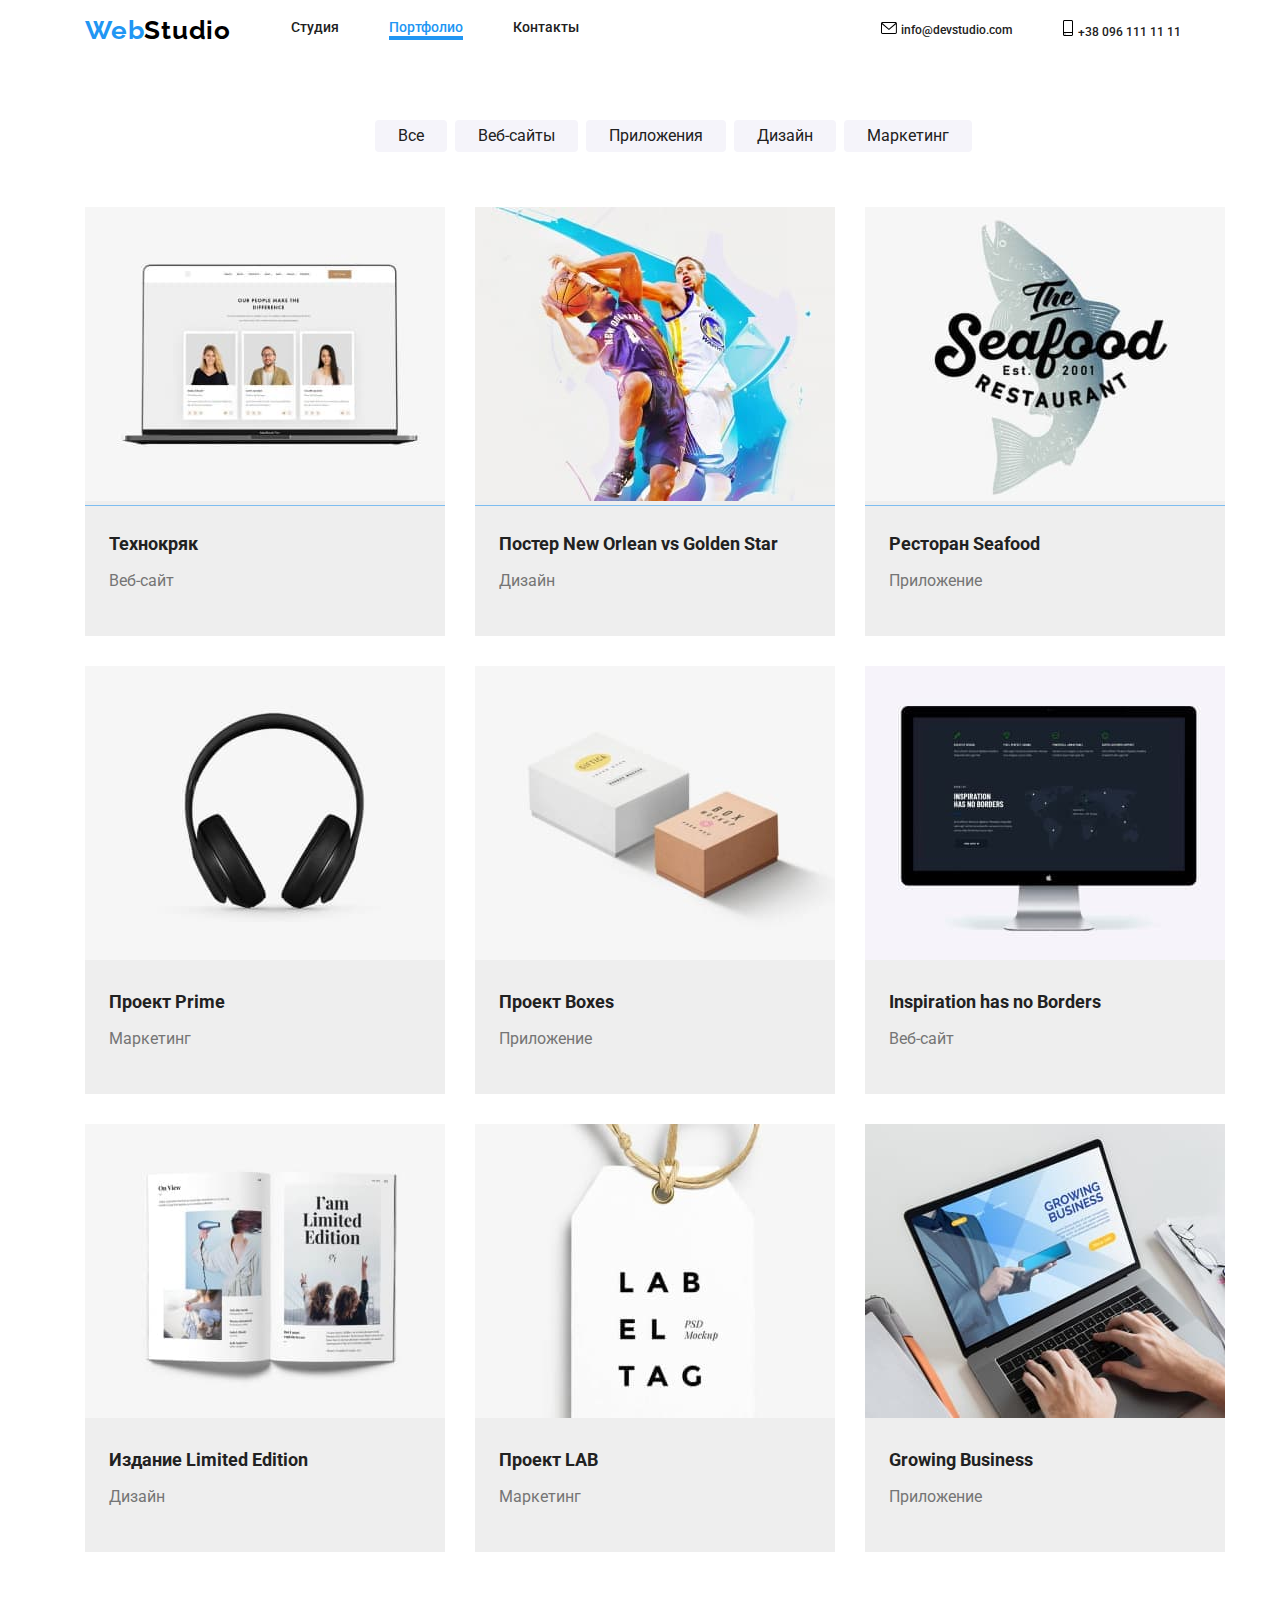
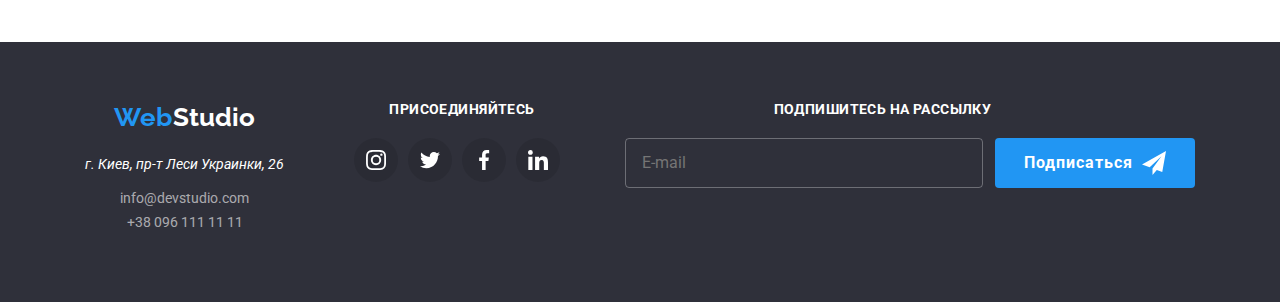
==== commit f938294b: "Foto portfolio - done" ====
--- a/portfolio.html
+++ b/portfolio.html
@@ -102,7 +102,22 @@
                   <li class="works-element">
                       <a href="">
                         <div class="works-element-blue">
-                             <img src="./img/img31.png" alt="Технокряк" width="370">
+                            <picture>
+                                <source srcset="./img/retina/img-1-desktop.jpg 1x, 
+                                                ./img/retina/img-1-desktop@2x.jpg 2x"
+                                  media="(min-width:1200px)">
+
+                                <source srcset="./img/retina/img-1-teblet.jpg 1x, 
+                                                ./img/retina/img-1-teblet@2x.jpg 2x"
+                                  media="(min-width:768px)">
+
+                                <source srcset="./img/retina/img-1-mobile.jpg 1x,     
+                                                ./img/retina/img-1-mobile@2x.jpg 2x"
+                                  media="(min-width:320px)">
+
+                                  <img src="./img/retina/img-1-mobile.jpg" alt="Технокряк">
+                              </picture>
+                             
                              <div class="works-overlay">
                                  <p class="works-description">Технокряк это современная площадка распространения коронавируса. Компании используют эту платформу для цифрового шпионажа и атак на защищённые сервера конкурентов.</p>
                              </div>
@@ -115,7 +130,22 @@
                   <li class="works-element">
                      <a href="">
                         <div class="works-element-blue">
-                             <img src="./img/img32.png" alt="Постер New Orlean vs Golden Star" width="370">
+                            <picture>
+                                <source srcset="./img/retina/img-2-desktop.jpg 1x, 
+                                                ./img/retina/img-2-desktop@2x.jpg 2x"
+                                  media="(min-width:1200px)">
+
+                                <source srcset="./img/retina/img-2-teblet.jpg 1x, 
+                                                ./img/retina/img-2-teblet@2x.jpg 2x"
+                                  media="(min-width:768px)">
+
+                                <source srcset="./img/retina/img-2-mobile.jpg 1x,     
+                                                ./img/retina/img-2-mobile@2x.jpg 2x"
+                                  media="(min-width:320px)">
+
+                                  <img src="./img/retina/img-2-mobile.jpg" alt="Постер New Orlean vs Golden Star">
+                              </picture>
+                             
                              <div class="works-overlay">
                                  <p class="works-description">Технокряк это современная площадка распространения коронавируса. Компании используют эту платформу для цифрового шпионажа и атак на защищённые сервера конкурентов.</p>
                              </div>
@@ -128,7 +158,22 @@
                  <li class="works-element">
                      <a href="">
                         <div class="works-element-blue">
-                             <img src="./img/img33.png" alt="Ресторан Seafood" width="370">
+                            <picture>
+                                <source srcset="./img/retina/img-3-desktop.jpg 1x, 
+                                                ./img/retina/img-3-desktop@2x.jpg 2x"
+                                  media="(min-width:1200px)">
+
+                                <source srcset="./img/retina/img-3-teblet.jpg 1x, 
+                                                ./img/retina/img-3-teblet@2x.jpg 2x"
+                                  media="(min-width:768px)">
+
+                                <source srcset="./img/retina/img-3-mobile.jpg 1x,     
+                                                ./img/retina/img-3-mobile@2x.jpg 2x"
+                                  media="(min-width:320px)">
+
+                                  <img src="./img/retina/img-3-mobile.jpg" alt="Ресторан Seafood">
+                              </picture>
+                             
                              <div class="works-overlay">
                                  <p class="works-description">Технокряк это современная площадка распространения коронавируса. Компании используют эту платформу для цифрового шпионажа и атак на защищённые сервера конкурентов.</p>
                              </div>
@@ -141,7 +186,22 @@
                  <li class="works-element">
                      <a href="">
                         <div class="works-element-blue">
-                             <img src="./img/img34.png" alt="Проект Prime" width="370">
+                            <picture>
+                                <source srcset="./img/retina/img-4-desktop.jpg 1x, 
+                                                ./img/retina/img-4-desktop@2x.jpg 2x"
+                                  media="(min-width:1200px)">
+
+                                <source srcset="./img/retina/img-4-teblet.jpg 1x, 
+                                                ./img/retina/img-4-teblet@2x.jpg 2x"
+                                  media="(min-width:768px)">
+
+                                <source srcset="./img/retina/img-4-mobile.jpg 1x,     
+                                                ./img/retina/img-4-mobile@2x.jpg 2x"
+                                  media="(min-width:320px)">
+
+                                  <img src="./img/retina/img-4-mobile.jpg" alt="Проект Prime">
+                              </picture>
+                             
                              <div class="works-overlay">
                                  <p class="works-description"> Технокряк это современная площадка распространения коронавируса. Компании используют эту платформу для цифрового шпионажа и атак на защищённые сервера конкурентов.</p>
                             </div>
@@ -154,7 +214,22 @@
                  <li class="works-element">
                      <a href="">
                         <div class="works-element-blue">
-                              <img src="./img/img35.png" alt="Проект Boxes" width="370">
+                            <picture>
+                                <source srcset="./img/retina/img-5-desktop.jpg 1x, 
+                                                ./img/retina/img-5-desktop@2x.jpg 2x"
+                                  media="(min-width:1200px)">
+
+                                <source srcset="./img/retina/img-5-teblet.jpg 1x, 
+                                                ./img/retina/img-5-teblet@2x.jpg 2x"
+                                  media="(min-width:768px)">
+
+                                <source srcset="./img/retina/img-5-mobile.jpg 1x,     
+                                                ./img/retina/img-5-mobile@2x.jpg 2x"
+                                  media="(min-width:320px)">
+
+                                  <img src="./img/retina/img-5-mobile.jpg" alt="Проект Boxes">
+                              </picture>
+                             
                               <div class="works-overlay">
                                   <p class="works-description">Технокряк это современная площадка распространения коронавируса. Компании используют эту платформу для цифрового шпионажа и атак на защищённые сервера конкурентов.</p>
                             </div>
@@ -167,7 +242,22 @@
                  <li class="works-element">
                      <a href="">
                         <div class="works-element-blue">
-                             <img src="./img/img36.png" alt="Inspiration has no Borders" width="370">
+                            <picture>
+                                <source srcset="./img/retina/img-6-desktop.jpg 1x, 
+                                                ./img/retina/img-6-desktop@2x.jpg 2x"
+                                  media="(min-width:1200px)">
+
+                                <source srcset="./img/retina/img-6-teblet.jpg 1x, 
+                                                ./img/retina/img-6-teblet@2x.jpg 2x"
+                                  media="(min-width:768px)">
+
+                                <source srcset="./img/retina/img-6-mobile.jpg 1x,     
+                                                ./img/retina/img-6-mobile@2x.jpg 2x"
+                                  media="(min-width:320px)">
+
+                                  <img src="./img/retina/img-6-mobile.jpg" alt="Inspiration has no Borders">
+                              </picture>
+                            
                              <div class="works-overlay">
                                  <p class="works-description">Технокряк это современная площадка распространения коронавируса. Компании используют эту платформу для цифрового шпионажа и атак на защищённые сервера конкурентов.</p>
                             </div>
@@ -180,7 +270,22 @@
                  <li class="works-element">
                      <a href="">
                         <div class="works-element-blue">
-                             <img src="./img/img37.png" alt="Издание Limited Edition" width="370">
+                            <picture>
+                                <source srcset="./img/retina/img-7-desktop.jpg 1x, 
+                                                ./img/retina/img-7-desktop@2x.jpg 2x"
+                                  media="(min-width:1200px)">
+
+                                <source srcset="./img/retina/img-7-teblet.jpg 1x, 
+                                                ./img/retina/img-7-teblet@2x.jpg 2x"
+                                  media="(min-width:768px)">
+
+                                <source srcset="./img/retina/img-7-mobile.jpg 1x,     
+                                                ./img/retina/img-7-mobile@2x.jpg 2x"
+                                  media="(min-width:320px)">
+
+                                  <img src="./img/retina/img-7-mobile.jpg" alt="Издание Limited Edition">
+                              </picture>
+                             
                              <div class="works-overlay">
                                  <p class="works-description">Технокряк это современная площадка распространения коронавируса. Компании используют эту платформу для цифрового шпионажа и атак на защищённые сервера конкурентов.</p>
                             </div>
@@ -193,7 +298,22 @@
                  <li class="works-element">
                      <a href="">
                         <div class="works-element-blue">
-                             <img src="./img/img38.png" alt="Проект LAB" width="370">
+                            <picture>
+                                <source srcset="./img/retina/img-8-desktop.jpg 1x, 
+                                                ./img/retina/img-8-desktop@2x.jpg 2x"
+                                  media="(min-width:1200px)">
+
+                                <source srcset="./img/retina/img-8-teblet.jpg 1x, 
+                                                ./img/retina/img-8-teblet@2x.jpg 2x"
+                                  media="(min-width:768px)">
+
+                                <source srcset="./img/retina/img-8-mobile.jpg 1x,     
+                                                ./img/retina/img-8-mobile@2x.jpg 2x"
+                                  media="(min-width:320px)">
+
+                                  <img src="./img/retina/img-8-mobile.jpg" alt="Проект LAB">
+                              </picture>
+                             
                              <div class="works-overlay">
                                  <p class="works-description">Технокряк это современная площадка распространения коронавируса. Компании используют эту платформу для цифрового шпионажа и атак на защищённые сервера конкурентов.</p>
                             </div>
@@ -206,7 +326,22 @@
                  <li class="works-element">
                      <a href="">
                         <div class="works-element-blue">
-                             <img src="./img/img39.png" alt="Growing Business" width="370">
+                            <picture>
+                                <source srcset="./img/retina/img-9-desktop.jpg 1x, 
+                                                ./img/retina/img-9-desktop@2x.jpg 2x"
+                                  media="(min-width:1200px)">
+
+                                <source srcset="./img/retina/img-9-teblet.jpg 1x, 
+                                                ./img/retina/img-9-teblet@2x.jpg 2x"
+                                  media="(min-width:768px)">
+
+                                <source srcset="./img/retina/img-9-mobile.jpg 1x,     
+                                                ./img/retina/img-9-mobile@2x.jpg 2x"
+                                  media="(min-width:320px)">
+
+                                  <img src="./img/retina/img-9-mobile.jpg" alt="Growing Business">
+                              </picture>
+                            
                              <div class="works-overlay">
                                  <p class="works-description">Технокряк это современная площадка распространения коронавируса. Компании используют эту платформу для цифрового шпионажа и атак на защищённые сервера конкурентов.</p>
                             </div>
--- a/css/main.min.css
+++ b/css/main.min.css
@@ -3,5 +3,5 @@
  Consolas,  'Liberation Mono',  Menlo,- monospace;font-size:1em}small{font-size:80%}sub,sup{font-size:75%;line-height:0;position:relative;vertical-align:baseline}sub{bottom:-0.25em}sup{top:-0.5em}table{text-indent:0;border-color:inherit}button,input,optgroup,select,textarea{font-family:inherit;font-size:100%;line-height:1.15;margin:0}button,select{text-transform:none}button,[type='button'],[type='reset'],[type='submit']{-webkit-appearance:button}::-moz-focus-inner{border-style:none;padding:0}:-moz-focusring{outline:1px dotted ButtonText}:-moz-ui-invalid{box-shadow:none}legend{padding:0}progress{vertical-align:baseline}::-webkit-inner-spin-button,::-webkit-outer-spin-button{height:auto}[type='search']{-webkit-appearance:textfield;outline-offset:-2px}::-webkit-search-decoration{-webkit-appearance:none}::-webkit-file-upload-button{-webkit-appearance:button;font:inherit}summary{display:list-item}html{-webkit-box-sizing:border-box;box-sizing:border-box}*,*::before,*::after{-webkit-box-sizing:inherit;box-sizing:inherit;text-decoration:none}.container{padding-left:15px;padding-right:15px;margin-left:auto;margin-right:auto}@media screen and (min-width: 320px){.container{width:320px}}@media screen and (min-width: 480px){.container{width:480px}}@media screen and (min-width: 768px){.container{width:768px}}@media screen and (min-width: 1140px){.container{width:1140px}}body{color:#212121;text-decoration:none;font-family:Roboto,sans-serif;margin:0}.container{padding-left:15px;padding-right:15px;margin-left:auto;margin-right:auto}@media screen and (min-width: 320px){.container{width:320px}}@media screen and (min-width: 480px){.container{width:480px}}@media screen and (min-width: 768px){.container{width:768px}}@media screen and (min-width: 1140px){.container{width:1140px}}.logo{font-family:Raleway;font-weight:700;font-size:26px;line-height:1.19}@media screen and (min-width: 320px){.logo{width:320px;margin-top:16px;margin-bottom:16px;margin-left:15px}}@media screen and (min-width: 480px){.logo{width:480px;margin-top:16px;margin-bottom:16px;margin-left:15px}}@media screen and (min-width: 1140px){.logo{width:480px;margin-top:16px;margin-bottom:16px;margin-left:0}}.web{color:#2196F3;letter-spacing:0.03em}.studio{color:#000000;letter-spacing:0.03em}.logo:focus{color:#2196F3}.menu-button{display:inline-block;margin:10px 16px 10px 0;padding:0;border:none;background-color:transparent;width:40px;height:40px}@media screen and (min-width: 768px){.menu-button{display:none}}.menu-button .icon-close{display:none}.menu-button.is-open .icon-close{display:block}.icon-menu{background-position:50% 50%;width:24px;height:16px}.menu-button.is-open .icon-menu{display:none}.mobile-menu-container{background-color:#E5E5E5;text-align:center;font-size:18px;font-weight:500;z-index:1}.mobile-menu-container.is-open{display:block}@media screen and (max-width: 767px){.mobile-menu-container{display:none;position:absolute;top:100%;left:0;width:100%}.mobile-menu-container.is-open{display:block}}@media screen and (min-width: 768px){.mobile-menu-container{display:none;-webkit-box-pack:justify;-ms-flex-pack:justify;justify-content:space-between;-webkit-box-flex:1;-ms-flex-positive:1;flex-grow:1}}.navigation,.contacts{height:50px;width:140px}.navigation{outline:1px solid teal}.contacts{outline:1px solid orange}.mobile-navigation{display:inline-block;padding-bottom:40px;color:#2196F3;position:relative;padding:60px 100px}.mobile-menu-item:not(:last-child){margin-bottom:40px}.mobile-item{margin-bottom:16px}.mobile-site-nav{padding-left:0}.mobile-site-nav .link.current{color:#2196F3}.page-header{background-color:#fff;position:relative}header{background-color:#fff}ul{list-style:none;margin-bottom:0;margin-top:0}.main-nav{-webkit-box-align:center;-ms-flex-align:center;align-items:center}@media screen and (min-width: 768px){.main-nav{display:-webkit-box;display:-ms-flexbox;display:flex}}.auth-nav-list{margin-top:0;margin-bottom:0;display:none}@media screen and (min-width: 767px){.auth-nav-list{display:-webkit-box;display:-ms-flexbox;display:flex}}@media screen and (min-width: 767px){.auth-nav-list{display:block;-ms-flex-wrap:wrap;flex-wrap:wrap}}@media screen and (min-width: 1140px){.auth-nav-list{display:-webkit-box;display:-ms-flexbox;display:flex;margin-left:300px;padding:0}}.display-flex{display:-webkit-box;display:-ms-flexbox;display:flex;margin-right:16px;-webkit-box-align:center;-ms-flex-align:center;align-items:center}@media screen and (min-width: 320px){.display-flex{width:320px;height:60px}}@media screen and (min-width: 480px){.display-flex{width:480px;height:60px}}.auth-nav-list .item+.item{margin-left:50px}@media screen and (min-width: 768px) and (max-width: 1139px){.auth-nav-list .item+.item{margin-left:0}}.auth-nav-list .link{display:inline-block;font-weight:500;font-size:12px;line-height:1.14}@media screen and (min-width: 1140px){.auth-nav-list .link{font-size:12px;line-height:1.17}}.site-nav .item+.item{margin-left:50px}.item-icon{-webkit-box-pack:center;-ms-flex-pack:center;justify-content:center;-webkit-box-align:center;-ms-flex-align:center;align-items:center;-ms-flex-line-pack:center;align-content:center}.item:hover .item-icon,.item:focus .item-icon{fill:#2196F3;color:#2196F3}.item{-webkit-transition-duration:250ms;transition-duration:250ms;-webkit-transition-timing-function:cubic-bezier 0.4,0,0.2,1;transition-timing-function:cubic-bezier 0.4,0,0.2,1}.site-nav{display:none;margin-left:95px}@media screen and (min-width: 767px){.site-nav{display:-webkit-box;display:-ms-flexbox;display:flex}}@media screen and (min-width: 768px){.site-nav{margin-left:20px}}.link{color:#212121;-webkit-transition-duration:250ms;transition-duration:250ms;-webkit-transition-timing-function:cubic-bezier 0.4,0,0.2,1;transition-timing-function:cubic-bezier 0.4,0,0.2,1}.link:hover,.link:focus{color:#2196F3}.link.current::after{content:'';left:0;bottom:0;display:block;width:100%;height:4px;background-color:#2196F3;border-radius:2%;opacity:1;-webkit-transition-duration:250ms;transition-duration:250ms;-webkit-transition-timing-function:cubic-bezier 0.4,0,0.2,1;transition-timing-function:cubic-bezier 0.4,0,0.2,1}.site-nav .link{padding-top:32px;padding-bottom:32px;display:block;font-weight:500;font-size:14px;line-height:1.14}.site-nav a:hover,.site-nav a:focus{color:#2196F3}.site-nav .link.current{color:#2196F3}.hero{margin-left:auto;margin-right:auto;background-image:-webkit-gradient(linear, left top, right top, from(rgba(47,48,58,0.4)), to(rgba(47,48,58,0.4))),url(../img/img-hero.jpg);background-image:linear-gradient(to right, rgba(47,48,58,0.4), rgba(47,48,58,0.4)),url(../img/img-hero.jpg);background-size:cover;background-position:center;background-color:#2F303A;text-align:center}@media screen and (min-width: 320px){.hero{width:320px;height:400px}}@media screen and (min-width: 480px){.hero{width:480px;height:400px}}@media screen and (min-width: 768px){.hero{width:768px;height:400px}}@media screen and (min-width: 1140px){.hero{width:1600px;height:600px}}.hero-title{margin-top:0;margin-bottom:0;color:#fff;font-weight:900;font-size:44px;line-height:1.36}@media screen and (min-width: 320px){.hero-title{padding-top:80px;padding-right:60px;padding-left:60px;padding-bottom:50px;font-size:26px;line-height:1.62;text-transform:uppercase}}@media screen and (min-width: 480px){.hero-title{padding-top:120px;padding-right:60px;padding-left:60px;padding-bottom:30px;font-size:26px;line-height:1.62;text-transform:uppercase}}@media screen and (min-width: 1140px){.hero-title{padding-top:225px;padding-right:450px;padding-left:450px;padding-bottom:30px;font-weight:900;font-size:44px;line-height:1.36}}.button{display:inline-block;border-radius:4px;padding:10px 32px;width:200px;height:50px;border:1px solid transparent;color:#fff;background-color:#2196F3;font-family:inherit;font-weight:700;font-size:16px;line-height:2.14;-webkit-box-align:center;-ms-flex-align:center;align-items:center;text-align:center;-webkit-transition-duration:250ms;transition-duration:250ms;-webkit-transition-timing-function:cubic-bezier 0.4,0,0.2,1;transition-timing-function:cubic-bezier 0.4,0,0.2,1}.button:hover,.button:focus{background-color:#2196F3}.features{margin-top:0;padding-top:60px;padding-bottom:60px}.features-images{margin-top:0;padding-bottom:95px;margin-left:auto;margin-right:auto}@media screen and (min-width: 320px) and (max-width: 1139px){.features-images{padding-bottom:0;display:none}}.features-icon{background-color:#F5F4FA;margin-right:15px;margin-bottom:30px;width:450px;height:120px;display:-webkit-box;display:-ms-flexbox;display:flex;-webkit-box-align:center;-ms-flex-align:center;align-items:center;-webkit-box-pack:center;-ms-flex-pack:center;justify-content:center;border-radius:4px}@media screen and (min-width: 320px){.features-icon{width:320px}}@media screen and (min-width: 480px){.features-icon{width:450px}}@media screen and (min-width: 768px){.features-icon{width:350px}}@media screen and (min-width: 1140px){.features-icon{width:260px}}.features-article{margin-top:0;margin-bottom:10px;display:block;color:#212121;font-weight:700;font-size:14px;line-height:1.14;text-transform:uppercase;text-align:center}@media screen and (min-width: 768px){.features-article{width:340px}}@media screen and (min-width: 1140px){.features-article{width:260px;text-align:start}}.features-list{margin-top:0;padding:0}@media screen and (min-width: 768px){.features-list{display:-webkit-box;display:-ms-flexbox;display:flex;-ms-flex-wrap:wrap;flex-wrap:wrap;width:100%}}.features-title{margin-top:0;margin-bottom:50px;color:#212121;font-weight:700;font-size:36px;line-height:1.17;text-align:center}@media screen and (min-width: 320px) and (max-width: 1139px){.features-title{display:none}}.feature-text{margin-top:0;margin-bottom:30px;color:#757575;font-weight:400;font-size:14px;line-height:1.71}@media screen and (max-width: 480px){.feature-text{width:320px}}@media screen and (min-width: 768px){.feature-text{width:350px}}@media screen and (min-width: 1140px){.feature-text{width:260px}}.features-title-item{position:relative;display:-webkit-box;display:-ms-flexbox;display:flex;padding:0}@media screen and (min-width: 480px) and (max-width: 1139px){.features-title-item{display:none}}@media screen and (min-width: 1140px){.features-title-item:last-child{margin-right:0}}.element{width:370px;margin-right:30px}.element:nth-child(3n){margin-right:0}.element-position{position:relative}.element-title-css{position:absolute;display:-webkit-box;display:-ms-flexbox;display:flex;color:#fff;font-weight:700;font-size:12px;line-height:1.17;text-transform:uppercase;-webkit-box-align:center;-ms-flex-align:center;align-items:center;-webkit-box-pack:center;-ms-flex-pack:center;justify-content:center;bottom:0;left:0;width:370px;height:70px;background-color:rgba(47,53,58,0.8);margin:0;opacity:1}.team{padding-top:95px;padding-bottom:95px;background-color:#F5F4FA}@media screen and (min-width: 480px){.team{padding-top:0;padding-bottom:60px}}.features-title-team{margin-top:0;margin-bottom:50px;color:#212121;font-weight:700;font-size:36px;line-height:1.17;text-align:center}@media screen and (min-width: 480px){.features-title-team{padding-top:60px;padding-bottom:30px;margin-bottom:0}}.features-title-flex{padding:0}@media screen and (min-width: 768px){.features-title-flex{display:-webkit-box;display:-ms-flexbox;display:flex;-ms-flex-wrap:wrap;flex-wrap:wrap;width:100%}}.name-flex{margin-right:30px;background:#fff;-webkit-box-shadow:0px 1px 3px rgba(0,0,0,0.12),0px 1px 1px rgba(0,0,0,0.14),0px 2px 1px rgba(0,0,0,0.2);box-shadow:0px 1px 3px rgba(0,0,0,0.12),0px 1px 1px rgba(0,0,0,0.14),0px 2px 1px rgba(0,0,0,0.2);border-radius:0px 0px 4px 4px}@media screen and (min-width: 480px){.name-flex{margin-right:0;margin-bottom:30px;width:450px;height:482px}}@media screen and (min-width: 480px){.name-flex{margin-right:30px;margin-bottom:30px;width:354px;height:422px}}@media screen and (min-width: 768px) and (max-width: 1139px){.name-flex:nth-child(2n){margin-right:0}}@media screen and (min-width: 1140px){.name-flex{margin-right:30px;margin-bottom:30px;width:250px;height:428px}}@media screen and (min-width: 1140px){.name-flex:last-child{margin-right:0}}.team-img-size{width:270px}@media screen and (min-width: 480px){.team-img-size{width:450px;height:320px}}@media screen and (min-width: 768px){.team-img-size{width:354px;height:260px}}@media screen and (min-width: 1140px){.team-img-size{width:250px;height:260px}}.social-team{display:-webkit-box;display:-ms-flexbox;display:flex;padding:0;width:210px;height:45px;margin-top:16px;margin-bottom:30px;margin-right:32px;margin-left:32px}@media screen and (min-width: 480px){.social-team{margin-left:122px}}@media screen and (min-width: 768px){.social-team{margin-left:74px}}@media screen and (min-width: 1140px){.social-team{margin-left:32px}}.social-link-icon{fill:#AFB1B8;-webkit-transition-duration:250ms;transition-duration:250ms;-webkit-transition-timing-function:cubic-bezier 0.4,0,0.2,1;transition-timing-function:cubic-bezier 0.4,0,0.2,1}.social-link:hover .social-link-icon,.social-link:focus .social-link-icon{fill:#fff;background-color:#2196F3}.social-team:last-child{margin-right:0}.social-link{display:-webkit-inline-box;display:-ms-inline-flexbox;display:inline-flex;margin-right:10px;background-color:#fff;border-radius:50%;text-align:center;-webkit-box-align:start;-ms-flex-align:start;align-items:flex-start;width:45px;height:45px;-webkit-box-pack:center;-ms-flex-pack:center;justify-content:center;-webkit-box-align:center;-ms-flex-align:center;align-items:center;-webkit-transition-duration:250ms;transition-duration:250ms;-webkit-transition-timing-function:cubic-bezier 0.4,0,0.2,1;transition-timing-function:cubic-bezier 0.4,0,0.2,1}.social-link:hover,.social-link:focus{background-color:#2196F3}.features-title-flex .name-flex:last-child{margin-right:0}.team-name{margin-top:30px;margin-bottom:10px;color:#212121;font-weight:500;font-size:16px;line-height:1.19;text-align:center}.team-occupation{margin-top:0;color:#757575;font-weight:400;font-size:16px;line-height:1.19;text-align:center}.clients{padding-top:95px;padding-bottom:95px}@media screen and (min-width: 480px){.clients{padding-top:60px;padding-bottom:60px}}.features-title-clients{margin-top:0;margin-bottom:50px;color:#212121;font-weight:700;font-size:36px;line-height:1.17;text-align:center}@media screen and (min-width: 480px){.features-title-clients{margin-bottom:30px}}.clients-list{display:-webkit-box;display:-ms-flexbox;display:flex;-ms-flex-wrap:wrap;flex-wrap:wrap;padding-right:0;padding-left:0}.clients-name{width:170px;height:90px;margin-right:30px;padding:20px 65px;-webkit-box-align:center;-ms-flex-align:center;align-items:center;border:1px solid #AFB1B8;-webkit-box-sizing:border-box;box-sizing:border-box;border-radius:4px}.clients-name:hover,.clients-name:focus{border-color:#2196F3}@media screen and (min-width: 320px){.clients-name{width:130px;margin-bottom:30px;margin-right:15px}}@media screen and (min-width: 320px) and (max-width: 767px){.clients-name:nth-child(2n){margin-right:0}}@media screen and (min-width: 480px){.clients-name{width:210px;margin-bottom:30px;margin-right:15px}}@media screen and (min-width: 768px){.clients-name{width:226px;margin-bottom:30px;margin-right:15px}}@media screen and (min-width: 320px){.clients-name:nth-child(n+5){margin-bottom:0}}@media screen and (min-width: 1140px){.clients-name{width:170px;margin-bottom:30px;margin-right:15px}}.clients-name:last-child{margin-right:0;padding:20px 40px;-webkit-box-align:center;-ms-flex-align:center;align-items:center}.clients-name-icon{fill:#AFB1B8;-webkit-transition-duration:250ms;transition-duration:250ms;-webkit-transition-timing-function:cubic-bezier 0.4,0,0.2,1;transition-timing-function:cubic-bezier 0.4,0,0.2,1}.clients-name:hover,.clients-name:focus{border-color:#2196F3}.clients-name:hover .clients-name-icon,.clients-name:focus .clients-name-icon{fill:#2196F3}footer{padding-top:60px;padding-bottom:60px;background-color:#2F303A;color:#fff}.footer{display:block}@media screen and (min-width: 768px){.footer{display:-webkit-box;display:-ms-flexbox;display:flex}}.studio-footer{color:#fff}address{margin-top:20px;margin-bottom:10px;color:#fff;font-weight:400;font-size:14px;line-height:1.71}address:hover,address:focus{color:#2196F3;-webkit-transition-duration:250ms;transition-duration:250ms;-webkit-transition-timing-function:cubic-bezier 0.4,0,0.2,1;transition-timing-function:cubic-bezier 0.4,0,0.2,1}.footer-list{margin-top:0;margin-bottom:0;padding-left:0}.contact{padding-bottom:10px;color:rgba(255,255,255,0.6);font-weight:400;font-size:14px;line-height:1.71;-webkit-transition-duration:250ms;transition-duration:250ms;-webkit-transition-timing-function:cubic-bezier 0.4,0,0.2,1;transition-timing-function:cubic-bezier 0.4,0,0.2,1}.contact:hover,.contact:focus{color:#2196F3}@media screen and (min-width: 768px){.contact:last-child{padding-bottom:0}}.contact-block{padding-left:15px}@media screen and (min-width: 320px){.contact-block{padding-left:0;display:block;text-align:center}}@media screen and (min-width: 768px){.contact-block{margin-right:165px;margin-left:76px}}@media screen and (min-width: 1140px){.contact-block{margin-right:70px;margin-left:0}}.join-block-title{margin-top:0;margin-bottom:0;font-weight:bold;font-size:14px;line-height:1.14;letter-spacing:0.03em;text-align:center;text-transform:uppercase}@media screen and (min-width: 320px){.join-block-title{display:block;text-align:center;margin-top:60px}}@media screen and (min-width: 768px){.join-block-title{display:block;text-align:center;margin-top:0}}@media screen and (min-width: 320px){.footer-container{display:block;text-align:center}}@media screen and (min-width: 768px){.footer-container{display:-webkit-box;display:-ms-flexbox;display:flex;-ms-flex-wrap:wrap;flex-wrap:wrap}}@media screen and (min-width: 768px){.footer-container{display:-webkit-box;display:-ms-flexbox;display:flex}}.join-block{padding-left:70px}@media screen and (min-width: 320px){.join-block{padding-left:0;text-align:center;display:block;margin-bottom:60px}}.social{display:inline-block;padding-right:0;padding-left:0;width:45px;height:45px}.social-display{display:-webkit-box;display:-ms-flexbox;display:flex;padding:0}@media screen and (min-width: 320px){.social-display{text-align:center;-webkit-box-pack:center;-ms-flex-pack:center;justify-content:center}}.social-icon{display:-webkit-inline-box;display:-ms-inline-flexbox;display:inline-flex;background-color:rgba(0,0,0,0.1);border-radius:50%;fill:#fff;border:none;width:44px;height:44px;margin-right:10px;margin-top:20px;-webkit-box-pack:center;-ms-flex-pack:center;justify-content:center;-webkit-box-align:center;-ms-flex-align:center;align-items:center;-webkit-transition-duration:250ms;transition-duration:250ms;-webkit-transition-timing-function:cubic-bezier 0.4,0,0.2,1;transition-timing-function:cubic-bezier 0.4,0,0.2,1}.social-icon:hover,.social-icon:focus{background-color:#2196F3}.subscription{padding-left:95px}@media screen and (min-width: 320px){.subscription{padding-left:0}}.contact-block-title{font-weight:bold;font-size:14px;line-height:1.14;letter-spacing:0.03em;text-align:center;text-transform:uppercase}@media screen and (min-width: 768px){.contact-block-title{margin-top:60px}}@media screen and (min-width: 768px){.contact-block-title{margin-top:0}}.subscribe-form-input{width:358px;height:50px;padding-left:16px;background-color:transparent;border:1px solid rgba(255,255,255,0.3);border-radius:4px;color:#fff}@media screen and (min-width: 320px){.subscribe-form-input{width:300px;margin-bottom:20px}}@media screen and (min-width: 480px){.subscribe-form-input{width:450px;margin-bottom:20px}}@media screen and (min-width: 768px){.subscribe-form-input{margin-left:160px}}@media screen and (min-width: 1140px){.subscribe-form-input{width:358px;margin-left:55px}}.form-field-subscription{display:block;margin-top:20px;margin-bottom:10px}@media screen and (min-width: 768px){.form-field-subscription{display:-webkit-box;display:-ms-flexbox;display:flex;-ms-flex-wrap:wrap;flex-wrap:wrap;margin-bottom:0}}.subscribe-button{display:-webkit-inline-box;display:-ms-inline-flexbox;display:inline-flex;-webkit-box-align:center;-ms-flex-align:center;align-items:center;-webkit-box-pack:justify;-ms-flex-pack:justify;justify-content:space-between;width:200px;height:50px;padding:10px 29px;margin-left:12px;font-weight:700;font-size:16px;font-style:normal;line-height:1.143;letter-spacing:0.06em;color:#fff;text-align:left;border-style:none;background-color:#2196F3;border-radius:4px;cursor:pointer}@media screen and (min-width: 768px){.subscribe-button{margin-left:290px}}@media screen and (min-width: 1140px){.subscribe-button{margin-left:12px}}.subscribe-button::after{display:block;content:"";width:24px;height:24px;background-color:transparent;background-repeat:no-repeat;background-position:center}.iconsend::after{background-image:url(../svg/send.svg)}.backdrop{position:fixed;top:0;left:0;width:100%;height:100%;background-color:rgba(0,0,0,0.2);opacity:1;-webkit-transition:opacity 250ms cubic-bezier 0.4,0,0.2,1;transition:opacity 250ms cubic-bezier 0.4,0,0.2,1;z-index:1}.backdrop.is-hidden{opacity:0;pointer-events:none}.backdrop.is-hidden .modal{-webkit-transform:translate(-50%, -50%) scale(0.9);transform:translate(-50%, -50%) scale(0.9)}.modal{position:absolute;top:50%;left:50%;background-color:#fff;-webkit-transform:translate(-50%, -50%) scale(1);transform:translate(-50%, -50%) scale(1);-webkit-transition:0,0.2,1,-webkit-transform 250ms cubic-bezier 0.4;transition:0,0.2,1,-webkit-transform 250ms cubic-bezier 0.4;transition:transform 250ms cubic-bezier 0.4,0,0.2,1;transition:transform 250ms cubic-bezier 0.4,0,0.2,1,-webkit-transform 250ms cubic-bezier 0.4}.form{display:-webkit-box;display:-ms-flexbox;display:flex;-webkit-box-orient:vertical;-webkit-box-direction:normal;-ms-flex-direction:column;flex-direction:column;width:530px;height:580px;outline:1px solid}@media screen and (min-width: 320px){.form{width:310px;height:610px}}@media screen and (min-width: 480px){.form{width:450px;height:610px}}.form-title{font-style:normal;font-weight:700;font-size:20px;line-height:1.15;color:#212121;padding-top:40px;padding-left:40px;padding-right:40px;padding-bottom:15px;margin:0}@media screen and (min-width: 320px){.form-title{text-align:center}}.form-field{position:relative;display:flexbox;margin-bottom:10px}.form .form-field:nth-child(4n+2){margin-bottom:0}.form-text{position:relative;font-style:normal;font-weight:400;font-size:12px;line-height:1.17;color:#757575;margin-bottom:4px;padding-left:40px}.form-field label{margin-bottom:5px}.form-input{width:450px;height:40px;border:1px solid rgba(33,33,33,0.2);-webkit-box-sizing:border-box;box-sizing:border-box;border-radius:4px;margin-left:40px;margin-right:40px;padding:10px 45px}@media screen and (min-width: 320px){.form-input{width:260px}}@media screen and (min-width: 480px){.form-input{width:370px}}.form-icon{position:absolute;top:50%;left:12px;margin-left:45px}.form-field:focus-within .form-text{-webkit-transform:translate(-50%);transform:translate(-50%)}.text-comment{margin-top:10px;margin-right:40px}.form-message{display:block;width:450px;height:120px;border:1px solid rgba(33,33,33,0.2);border-radius:4px;resize:none;font-family:Roboto, sans-serif;font-size:12px;line-height:1.17;color:rgba(117,117,117,0.5);padding:12px 16px;margin-left:45px}@media screen and (min-width: 320px){.form-message{width:260px}}@media screen and (min-width: 480px){.form-message{width:370px}}.form-input:focus,.form-message:focus{outline:none;border:1px solid  #2196f3}.form-input:focus+.form-icon{fill:#2196F3}.information-field-wrapper{position:relative;margin-top:20px;margin-left:55px}@media screen and (min-width: 320px){.information-field-wrapper{margin-left:40px}}.form-field textarea{margin-left:40px}.agreement-policy{font-family:Roboto,sans-serif;font-style:normal;font-weight:normal;font-size:14px;line-height:1.71}@media screen and (min-width: 320px){.agreement-policy{font-size:12px;line-height:1.17}}.agreement-terms{font-family:Roboto,sans-serif;font-style:normal;font-weight:normal;font-size:14px;line-height:1.71;text-decoration:underline}.information-form-btn{display:-webkit-box;display:-ms-flexbox;display:flex;width:200px;height:50px;background-color:#2196F3;-webkit-box-shadow:0px 4px 4px rgba(0,0,0,0.15);box-shadow:0px 4px 4px rgba(0,0,0,0.15);border-radius:4px;margin:0 auto;border:none;font-style:normal;font-weight:bold;font-size:16px;line-height:1.875;letter-spacing:0.06em;color:#fff;margin-top:30px;margin-bottom:40px;padding-top:10px;padding-bottom:10px;padding-left:56px}.close{position:absolute;top:8px;right:8px;width:30px;height:30px;padding:0;border-radius:50%;border:1px solid rgba(0,0,0,0.1);background-color:#fff}.features{margin-top:0;padding-top:60px;padding-bottom:60px}.works{padding:0}@media screen and (min-width: 768px){.works{display:-webkit-box;display:-ms-flexbox;display:flex;-ms-flex-wrap:wrap;flex-wrap:wrap}}@media screen and (min-width: 1140px){.works{margin-right:-30px}}.works-element{width:370px;margin-right:30px;margin-bottom:30px;padding-bottom:20px;background-color:#eeeeee}.works-element:hover{-webkit-box-shadow:0px 1px 3px rgba(0,0,0,0.12),0px 1px 1px rgba(0,0,0,0.14),0px 2px 1px rgba(0,0,0,0.2);box-shadow:0px 1px 3px rgba(0,0,0,0.12),0px 1px 1px rgba(0,0,0,0.14),0px 2px 1px rgba(0,0,0,0.2)}@media screen and (min-width: 480px){.works-element{width:450px}}@media screen and (min-width: 768px){.works-element{width:354px}}@media screen and (min-width: 768px) and (max-width: 1139px){.works-element:nth-child(2n){margin-right:0}}@media screen and (min-width: 768px) and (max-width: 1139px){.works-element:last-child{margin-bottom:0}}@media screen and (min-width: 1140px){.works-element{width:360px}}@media screen and (min-width: 1140px){.works-element:nth-child(3n){margin-right:0}}.works-element:hover{-webkit-box-shadow:0px 1px 3px rgba(0,0,0,0.12),0px 1px 1px rgba(0,0,0,0.14),0px 2px 1px rgba(0,0,0,0.2);box-shadow:0px 1px 3px rgba(0,0,0,0.12),0px 1px 1px rgba(0,0,0,0.14),0px 2px 1px rgba(0,0,0,0.2)}.works-element-blue{position:relative;overflow:hidden}.works-overlay{position:absolute;top:0;left:0;width:100%;height:100%;background-color:rgba(33,150,243,0.9);-webkit-transform:translateY(100%);transform:translateY(100%);-webkit-transition-duration:250ms;transition-duration:250ms;-webkit-transition-timing-function:cubic-bezier 0.4,0,0.2,1;transition-timing-function:cubic-bezier 0.4,0,0.2,1}.works-element:hover .works-overlay{-webkit-transform:translateY(0);transform:translateY(0)}.works-description{position:absolute;top:0;left:0;top:50%;left:50%;-webkit-transform:translate(-50%, -50%);transform:translate(-50%, -50%);display:-webkit-box;display:-ms-flexbox;display:flex;width:322px;height:168px;font-weight:400;font-size:18px;line-height:1.56;color:#fff;margin:0;padding:0;-webkit-transition-duration:250ms;transition-duration:250ms;-webkit-transition-timing-function:cubic-bezier 0.4,0,0.2,1;transition-timing-function:cubic-bezier 0.4,0,0.2,1}.works-element-blue .works-description:hover{opacity:1}.team-works{margin-top:20px;margin-bottom:4px;margin-left:24px;margin-right:24px;color:#212121;font-weight:700;font-size:18px;line-height:2}.team-web{margin-top:0;margin-bottom:20px;margin-left:24px;margin-right:24px;color:#757575;font-weight:400;font-size:16px;line-height:1.86}.button-portfolio{display:inline-block;border-radius:4px;padding:6px 22px;margin-right:8px;text-align:center;border:1px solid transparent;color:#212121;background-color:#F5F4FA;-webkit-transition-duration:250ms;transition-duration:250ms;-webkit-transition-timing-function:cubic-bezier 0.4,0,0.2,1;transition-timing-function:cubic-bezier 0.4,0,0.2,1}.button-portfolio:hover,.button-portfolio:focus{background-color:#2196F3}@media screen and (min-width: 320px){.button-portfolio{margin-bottom:15px}}@media screen and (min-width: 320px){.button-portfolio:nth-child(n+4){margin-bottom:0}}.btn-portfolio .button-portfolio:not(:last-child){margin-right:8px}.btn-portfolio{display:-webkit-box;display:-ms-flexbox;display:flex;-ms-flex-wrap:wrap;flex-wrap:wrap;margin-top:0;margin-bottom:50px;padding:0 280px}@media screen and (min-width: 320px){.btn-portfolio{padding:0;margin-bottom:40px}}@media screen and (min-width: 768px){.btn-portfolio{padding-left:75px;margin-bottom:40px}}@media screen and (min-width: 1140px){.btn-portfolio{-webkit-box-pack:center;-ms-flex-pack:center;justify-content:center}}
+ monospace;font-size:1em}small{font-size:80%}sub,sup{font-size:75%;line-height:0;position:relative;vertical-align:baseline}sub{bottom:-0.25em}sup{top:-0.5em}table{text-indent:0;border-color:inherit}button,input,optgroup,select,textarea{font-family:inherit;font-size:100%;line-height:1.15;margin:0}button,select{text-transform:none}button,[type='button'],[type='reset'],[type='submit']{-webkit-appearance:button}::-moz-focus-inner{border-style:none;padding:0}:-moz-focusring{outline:1px dotted ButtonText}:-moz-ui-invalid{box-shadow:none}legend{padding:0}progress{vertical-align:baseline}::-webkit-inner-spin-button,::-webkit-outer-spin-button{height:auto}[type='search']{-webkit-appearance:textfield;outline-offset:-2px}::-webkit-search-decoration{-webkit-appearance:none}::-webkit-file-upload-button{-webkit-appearance:button;font:inherit}summary{display:list-item}html{-webkit-box-sizing:border-box;box-sizing:border-box}*,*::before,*::after{-webkit-box-sizing:inherit;box-sizing:inherit;text-decoration:none}.container{padding-left:15px;padding-right:15px;margin-left:auto;margin-right:auto}@media screen and (min-width: 480px){.container{width:480px}}@media screen and (min-width: 768px){.container{width:768px}}@media screen and (min-width: 1140px){.container{width:1140px}}body{color:#212121;text-decoration:none;font-family:Roboto,sans-serif;margin:0}.container{padding-left:15px;padding-right:15px;margin-left:auto;margin-right:auto}@media screen and (min-width: 480px){.container{width:480px}}@media screen and (min-width: 768px){.container{width:768px}}@media screen and (min-width: 1140px){.container{width:1140px}}.logo{font-family:Raleway;font-weight:700;font-size:26px;line-height:1.19}@media screen and (min-width: 480px){.logo{width:480px;margin-top:16px;margin-bottom:16px;margin-left:15px}}@media screen and (min-width: 1140px){.logo{width:480px;margin-top:16px;margin-bottom:16px;margin-left:0}}.web{color:#2196F3;letter-spacing:0.03em}.studio{color:#000000;letter-spacing:0.03em}.logo:focus{color:#2196F3}.menu-button{display:inline-block;margin:10px 16px 10px 0;padding:0;border:none;background-color:transparent;width:40px;height:40px}@media screen and (min-width: 768px){.menu-button{display:none}}.menu-button .icon-close{display:none}.menu-button.is-open .icon-close{display:block}.icon-menu{background-position:50% 50%;width:24px;height:16px}.menu-button.is-open .icon-menu{display:none}.mobile-menu-container{background-color:#E5E5E5;text-align:center;font-size:18px;font-weight:500;z-index:1}.mobile-menu-container.is-open{display:block}@media screen and (max-width: 767px){.mobile-menu-container{display:none;position:absolute;top:100%;left:0;width:100%}.mobile-menu-container.is-open{display:block}}@media screen and (min-width: 768px){.mobile-menu-container{display:none;-webkit-box-pack:justify;-ms-flex-pack:justify;justify-content:space-between;-webkit-box-flex:1;-ms-flex-positive:1;flex-grow:1}}.navigation,.contacts{height:50px;width:140px}.navigation{outline:1px solid teal}.contacts{outline:1px solid orange}.mobile-navigation{display:inline-block;padding-bottom:40px;color:#2196F3;position:relative;padding:60px 100px}.mobile-menu-item:not(:last-child){margin-bottom:40px}.mobile-item{margin-bottom:16px}.mobile-site-nav{padding-left:0}.mobile-site-nav .link.current{color:#2196F3}.page-header{background-color:#fff;position:relative}header{background-color:#fff}ul{list-style:none;margin-bottom:0;margin-top:0}.main-nav{-webkit-box-align:center;-ms-flex-align:center;align-items:center}@media screen and (min-width: 768px){.main-nav{display:-webkit-box;display:-ms-flexbox;display:flex}}.auth-nav-list{margin-top:0;margin-bottom:0;display:none}@media screen and (min-width: 767px){.auth-nav-list{display:-webkit-box;display:-ms-flexbox;display:flex}}@media screen and (min-width: 767px){.auth-nav-list{display:block;-ms-flex-wrap:wrap;flex-wrap:wrap}}@media screen and (min-width: 1140px){.auth-nav-list{display:-webkit-box;display:-ms-flexbox;display:flex;margin-left:300px;padding:0}}.display-flex{display:-webkit-box;display:-ms-flexbox;display:flex;margin-right:16px;-webkit-box-align:center;-ms-flex-align:center;align-items:center}@media screen and (min-width: 480px){.display-flex{width:480px;height:60px}}.auth-nav-list .item+.item{margin-left:50px}@media screen and (min-width: 768px) and (max-width: 1139px){.auth-nav-list .item+.item{margin-left:0}}.auth-nav-list .link{display:inline-block;font-weight:500;font-size:12px;line-height:1.14}@media screen and (min-width: 1140px){.auth-nav-list .link{font-size:12px;line-height:1.17}}.site-nav .item+.item{margin-left:50px}.item-icon{-webkit-box-pack:center;-ms-flex-pack:center;justify-content:center;-webkit-box-align:center;-ms-flex-align:center;align-items:center;-ms-flex-line-pack:center;align-content:center}.item:hover .item-icon,.item:focus .item-icon{fill:#2196F3;color:#2196F3}.item{-webkit-transition-duration:250ms;transition-duration:250ms;-webkit-transition-timing-function:cubic-bezier 0.4,0,0.2,1;transition-timing-function:cubic-bezier 0.4,0,0.2,1}.site-nav{display:none;margin-left:95px}@media screen and (min-width: 767px){.site-nav{display:-webkit-box;display:-ms-flexbox;display:flex}}@media screen and (min-width: 768px){.site-nav{margin-left:20px}}.link{color:#212121;-webkit-transition-duration:250ms;transition-duration:250ms;-webkit-transition-timing-function:cubic-bezier 0.4,0,0.2,1;transition-timing-function:cubic-bezier 0.4,0,0.2,1}.link:hover,.link:focus{color:#2196F3}.link.current::after{content:'';left:0;bottom:0;display:block;width:100%;height:4px;background-color:#2196F3;border-radius:2%;opacity:1;-webkit-transition-duration:250ms;transition-duration:250ms;-webkit-transition-timing-function:cubic-bezier 0.4,0,0.2,1;transition-timing-function:cubic-bezier 0.4,0,0.2,1}.site-nav .link{padding-top:32px;padding-bottom:32px;display:block;font-weight:500;font-size:14px;line-height:1.14}.site-nav a:hover,.site-nav a:focus{color:#2196F3}.site-nav .link.current{color:#2196F3}.hero{margin-left:auto;margin-right:auto;background-image:-webkit-gradient(linear, left top, right top, from(rgba(47,48,58,0.4)), to(rgba(47,48,58,0.4))),url(../img/img-hero.jpg);background-image:linear-gradient(to right, rgba(47,48,58,0.4), rgba(47,48,58,0.4)),url(../img/img-hero.jpg);background-size:cover;background-position:center;background-color:#2F303A;text-align:center}@media screen and (min-width: 480px){.hero{width:480px;height:400px}}@media screen and (min-width: 768px){.hero{width:768px;height:400px}}@media screen and (min-width: 1140px){.hero{width:1600px;height:600px}}.hero-title{margin-top:0;margin-bottom:0;color:#fff;font-weight:900;font-size:44px;line-height:1.36}@media screen and (min-width: 480px){.hero-title{padding-top:120px;padding-right:60px;padding-left:60px;padding-bottom:30px;font-size:26px;line-height:1.62;text-transform:uppercase}}@media screen and (min-width: 1140px){.hero-title{padding-top:225px;padding-right:450px;padding-left:450px;padding-bottom:30px;font-weight:900;font-size:44px;line-height:1.36}}.button{display:inline-block;border-radius:4px;padding:10px 32px;width:200px;height:50px;border:1px solid transparent;color:#fff;background-color:#2196F3;font-family:inherit;font-weight:700;font-size:16px;line-height:2.14;-webkit-box-align:center;-ms-flex-align:center;align-items:center;text-align:center;-webkit-transition-duration:250ms;transition-duration:250ms;-webkit-transition-timing-function:cubic-bezier 0.4,0,0.2,1;transition-timing-function:cubic-bezier 0.4,0,0.2,1}.button:hover,.button:focus{background-color:#2196F3}.features{margin-top:0;padding-top:60px;padding-bottom:60px}.features-images{margin-top:0;padding-bottom:95px;margin-left:auto;margin-right:auto}@media screen and (min-width: 480px) and (max-width: 1139px){.features-images{padding-bottom:0;display:none}}.features-icon{background-color:#F5F4FA;margin-right:15px;margin-bottom:30px;width:450px;height:120px;display:-webkit-box;display:-ms-flexbox;display:flex;-webkit-box-align:center;-ms-flex-align:center;align-items:center;-webkit-box-pack:center;-ms-flex-pack:center;justify-content:center;border-radius:4px}@media screen and (min-width: 480px){.features-icon{width:450px}}@media screen and (min-width: 768px){.features-icon{width:350px}}@media screen and (min-width: 1140px){.features-icon{width:260px}}.features-article{margin-top:0;margin-bottom:10px;display:block;color:#212121;font-weight:700;font-size:14px;line-height:1.14;text-transform:uppercase;text-align:center}@media screen and (min-width: 768px){.features-article{width:340px}}@media screen and (min-width: 1140px){.features-article{width:260px;text-align:start}}.features-list{margin-top:0;padding:0}@media screen and (min-width: 768px){.features-list{display:-webkit-box;display:-ms-flexbox;display:flex;-ms-flex-wrap:wrap;flex-wrap:wrap;width:100%}}.features-title{margin-top:0;margin-bottom:50px;color:#212121;font-weight:700;font-size:36px;line-height:1.17;text-align:center}@media screen and (min-width: 480px) and (max-width: 1139px){.features-title{display:none}}.feature-text{margin-top:0;margin-bottom:30px;color:#757575;font-weight:400;font-size:14px;line-height:1.71}@media screen and (max-width: 480px){.feature-text{width:320px}}@media screen and (min-width: 768px){.feature-text{width:350px}}@media screen and (min-width: 1140px){.feature-text{width:260px}}.features-title-item{position:relative;display:-webkit-box;display:-ms-flexbox;display:flex;padding:0}@media screen and (min-width: 480px) and (max-width: 1139px){.features-title-item{display:none}}@media screen and (min-width: 1140px){.features-title-item:last-child{margin-right:0}}.element{width:370px;margin-right:30px}.element:nth-child(3n){margin-right:0}.element-position{position:relative}.element-title-css{position:absolute;display:-webkit-box;display:-ms-flexbox;display:flex;color:#fff;font-weight:700;font-size:12px;line-height:1.17;text-transform:uppercase;-webkit-box-align:center;-ms-flex-align:center;align-items:center;-webkit-box-pack:center;-ms-flex-pack:center;justify-content:center;bottom:0;left:0;width:370px;height:70px;background-color:rgba(47,53,58,0.8);margin:0;opacity:1}.team{padding-top:95px;padding-bottom:95px;background-color:#F5F4FA}@media screen and (min-width: 480px){.team{padding-top:0;padding-bottom:60px}}.features-title-team{margin-top:0;margin-bottom:50px;color:#212121;font-weight:700;font-size:36px;line-height:1.17;text-align:center}@media screen and (min-width: 480px){.features-title-team{padding-top:60px;padding-bottom:30px;margin-bottom:0}}.features-title-flex{padding:0}@media screen and (min-width: 768px){.features-title-flex{display:-webkit-box;display:-ms-flexbox;display:flex;-ms-flex-wrap:wrap;flex-wrap:wrap;width:100%}}.name-flex{margin-right:30px;background:#fff;-webkit-box-shadow:0px 1px 3px rgba(0,0,0,0.12),0px 1px 1px rgba(0,0,0,0.14),0px 2px 1px rgba(0,0,0,0.2);box-shadow:0px 1px 3px rgba(0,0,0,0.12),0px 1px 1px rgba(0,0,0,0.14),0px 2px 1px rgba(0,0,0,0.2);border-radius:0px 0px 4px 4px}@media screen and (min-width: 480px){.name-flex{margin-right:0;margin-bottom:30px;width:450px;height:622px}}@media screen and (min-width: 768px){.name-flex{margin-right:30px;margin-bottom:30px;width:354px;height:536px}}@media screen and (min-width: 768px) and (max-width: 1139px){.name-flex:nth-child(2n){margin-right:0}}@media screen and (min-width: 1140px){.name-flex{margin-right:30px;margin-bottom:30px;width:250px;height:428px}}@media screen and (min-width: 1140px){.name-flex:last-child{margin-right:0}}.team-img-size{width:270px}@media screen and (min-width: 480px){.team-img-size{width:450px;height:460px}}@media screen and (min-width: 768px){.team-img-size{width:354px;height:374px}}@media screen and (min-width: 1140px){.team-img-size{width:250px;height:260px}}.social-team{display:-webkit-box;display:-ms-flexbox;display:flex;padding:0;width:210px;height:45px;margin-top:16px;margin-bottom:30px;margin-right:32px;margin-left:32px}@media screen and (min-width: 480px){.social-team{margin-left:122px}}@media screen and (min-width: 768px){.social-team{margin-left:74px}}@media screen and (min-width: 1140px){.social-team{margin-left:32px}}.social-link-icon{fill:#AFB1B8;-webkit-transition-duration:250ms;transition-duration:250ms;-webkit-transition-timing-function:cubic-bezier 0.4,0,0.2,1;transition-timing-function:cubic-bezier 0.4,0,0.2,1}.social-link:hover .social-link-icon,.social-link:focus .social-link-icon{fill:#fff;background-color:#2196F3}.social-team:last-child{margin-right:0}.social-link{display:-webkit-inline-box;display:-ms-inline-flexbox;display:inline-flex;margin-right:10px;background-color:#fff;border-radius:50%;text-align:center;-webkit-box-align:start;-ms-flex-align:start;align-items:flex-start;width:45px;height:45px;-webkit-box-pack:center;-ms-flex-pack:center;justify-content:center;-webkit-box-align:center;-ms-flex-align:center;align-items:center;-webkit-transition-duration:250ms;transition-duration:250ms;-webkit-transition-timing-function:cubic-bezier 0.4,0,0.2,1;transition-timing-function:cubic-bezier 0.4,0,0.2,1}.social-link:hover,.social-link:focus{background-color:#2196F3}.features-title-flex .name-flex:last-child{margin-right:0}.team-name{margin-top:30px;margin-bottom:10px;color:#212121;font-weight:500;font-size:16px;line-height:1.19;text-align:center}.team-occupation{margin-top:0;color:#757575;font-weight:400;font-size:16px;line-height:1.19;text-align:center}.clients{padding-top:95px;padding-bottom:95px}@media screen and (min-width: 480px){.clients{padding-top:60px;padding-bottom:60px}}.features-title-clients{margin-top:0;margin-bottom:50px;color:#212121;font-weight:700;font-size:36px;line-height:1.17;text-align:center}@media screen and (min-width: 480px){.features-title-clients{margin-bottom:30px}}.clients-list{display:-webkit-box;display:-ms-flexbox;display:flex;-ms-flex-wrap:wrap;flex-wrap:wrap;padding-right:0;padding-left:0}.clients-name{width:170px;height:90px;margin-right:30px;padding:20px 65px;-webkit-box-align:center;-ms-flex-align:center;align-items:center;border:1px solid #AFB1B8;-webkit-box-sizing:border-box;box-sizing:border-box;border-radius:4px}.clients-name:hover,.clients-name:focus{border-color:#2196F3}@media screen and (min-width: 480px) and (max-width: 767px){.clients-name:nth-child(2n){margin-right:0}}@media screen and (min-width: 480px){.clients-name{width:210px;margin-bottom:30px;margin-right:15px}}@media screen and (min-width: 768px){.clients-name{width:226px;margin-bottom:30px;margin-right:15px}}@media screen and (min-width: 480px){.clients-name:nth-child(n+5){margin-bottom:0}}@media screen and (min-width: 1140px){.clients-name{width:170px;margin-bottom:30px;margin-right:15px}}.clients-name:last-child{margin-right:0;padding:20px 40px;-webkit-box-align:center;-ms-flex-align:center;align-items:center}.clients-name-icon{fill:#AFB1B8;-webkit-transition-duration:250ms;transition-duration:250ms;-webkit-transition-timing-function:cubic-bezier 0.4,0,0.2,1;transition-timing-function:cubic-bezier 0.4,0,0.2,1}.clients-name:hover,.clients-name:focus{border-color:#2196F3}.clients-name:hover .clients-name-icon,.clients-name:focus .clients-name-icon{fill:#2196F3}footer{padding-top:60px;padding-bottom:60px;background-color:#2F303A;color:#fff}.footer{display:block}@media screen and (min-width: 768px){.footer{display:-webkit-box;display:-ms-flexbox;display:flex}}.studio-footer{color:#fff}address{margin-top:20px;margin-bottom:10px;color:#fff;font-weight:400;font-size:14px;line-height:1.71}address:hover,address:focus{color:#2196F3;-webkit-transition-duration:250ms;transition-duration:250ms;-webkit-transition-timing-function:cubic-bezier 0.4,0,0.2,1;transition-timing-function:cubic-bezier 0.4,0,0.2,1}.footer-list{margin-top:0;margin-bottom:0;padding-left:0}.contact{padding-bottom:10px;color:rgba(255,255,255,0.6);font-weight:400;font-size:14px;line-height:1.71;-webkit-transition-duration:250ms;transition-duration:250ms;-webkit-transition-timing-function:cubic-bezier 0.4,0,0.2,1;transition-timing-function:cubic-bezier 0.4,0,0.2,1}.contact:hover,.contact:focus{color:#2196F3}@media screen and (min-width: 768px){.contact:last-child{padding-bottom:0}}.contact-block{padding-left:15px}@media screen and (min-width: 480px){.contact-block{padding-left:0;display:block;text-align:center}}@media screen and (min-width: 768px){.contact-block{margin-right:165px;margin-left:76px}}@media screen and (min-width: 1140px){.contact-block{margin-right:70px;margin-left:0}}.join-block-title{margin-top:0;margin-bottom:0;font-weight:bold;font-size:14px;line-height:1.14;letter-spacing:0.03em;text-align:center;text-transform:uppercase}@media screen and (min-width: 480px){.join-block-title{display:block;text-align:center;margin-top:60px}}@media screen and (min-width: 768px){.join-block-title{display:block;text-align:center;margin-top:0}}@media screen and (min-width: 480px){.footer-container{display:block;text-align:center}}@media screen and (min-width: 768px){.footer-container{display:-webkit-box;display:-ms-flexbox;display:flex;-ms-flex-wrap:wrap;flex-wrap:wrap}}@media screen and (min-width: 768px){.footer-container{display:-webkit-box;display:-ms-flexbox;display:flex}}.join-block{padding-left:70px}@media screen and (min-width: 480px){.join-block{padding-left:0;text-align:center;display:block;margin-bottom:60px}}.social{display:inline-block;padding-right:0;padding-left:0;width:45px;height:45px}.social-display{display:-webkit-box;display:-ms-flexbox;display:flex;padding:0}@media screen and (min-width: 480px){.social-display{text-align:center;-webkit-box-pack:center;-ms-flex-pack:center;justify-content:center}}.social-icon{display:-webkit-inline-box;display:-ms-inline-flexbox;display:inline-flex;background-color:rgba(0,0,0,0.1);border-radius:50%;fill:#fff;border:none;width:44px;height:44px;margin-right:10px;margin-top:20px;-webkit-box-pack:center;-ms-flex-pack:center;justify-content:center;-webkit-box-align:center;-ms-flex-align:center;align-items:center;-webkit-transition-duration:250ms;transition-duration:250ms;-webkit-transition-timing-function:cubic-bezier 0.4,0,0.2,1;transition-timing-function:cubic-bezier 0.4,0,0.2,1}.social-icon:hover,.social-icon:focus{background-color:#2196F3}.subscription{padding-left:95px}@media screen and (min-width: 480px){.subscription{padding-left:0}}.contact-block-title{font-weight:bold;font-size:14px;line-height:1.14;letter-spacing:0.03em;text-align:center;text-transform:uppercase}@media screen and (min-width: 768px){.contact-block-title{margin-top:60px}}@media screen and (min-width: 768px){.contact-block-title{margin-top:0}}.subscribe-form-input{width:358px;height:50px;padding-left:16px;background-color:transparent;border:1px solid rgba(255,255,255,0.3);border-radius:4px;color:#fff}@media screen and (min-width: 480px){.subscribe-form-input{width:450px;margin-bottom:20px}}@media screen and (min-width: 768px){.subscribe-form-input{margin-left:160px}}@media screen and (min-width: 1140px){.subscribe-form-input{width:358px;margin-left:55px}}.form-field-subscription{display:block;margin-top:20px;margin-bottom:10px}@media screen and (min-width: 768px){.form-field-subscription{display:-webkit-box;display:-ms-flexbox;display:flex;-ms-flex-wrap:wrap;flex-wrap:wrap;margin-bottom:0}}.subscribe-button{display:-webkit-inline-box;display:-ms-inline-flexbox;display:inline-flex;-webkit-box-align:center;-ms-flex-align:center;align-items:center;-webkit-box-pack:justify;-ms-flex-pack:justify;justify-content:space-between;width:200px;height:50px;padding:10px 29px;margin-left:12px;font-weight:700;font-size:16px;font-style:normal;line-height:1.143;letter-spacing:0.06em;color:#fff;text-align:left;border-style:none;background-color:#2196F3;border-radius:4px;cursor:pointer}@media screen and (min-width: 768px){.subscribe-button{margin-left:290px}}@media screen and (min-width: 1140px){.subscribe-button{margin-left:12px}}.subscribe-button::after{display:block;content:"";width:24px;height:24px;background-color:transparent;background-repeat:no-repeat;background-position:center}.iconsend::after{background-image:url(../svg/send.svg)}.backdrop{position:fixed;top:0;left:0;width:100%;height:100%;background-color:rgba(0,0,0,0.2);opacity:1;-webkit-transition:opacity 250ms cubic-bezier 0.4,0,0.2,1;transition:opacity 250ms cubic-bezier 0.4,0,0.2,1;z-index:1}.backdrop.is-hidden{opacity:0;pointer-events:none}.backdrop.is-hidden .modal{-webkit-transform:translate(-50%, -50%) scale(0.9);transform:translate(-50%, -50%) scale(0.9)}.modal{position:absolute;top:50%;left:50%;background-color:#fff;-webkit-transform:translate(-50%, -50%) scale(1);transform:translate(-50%, -50%) scale(1);-webkit-transition:0,0.2,1,-webkit-transform 250ms cubic-bezier 0.4;transition:0,0.2,1,-webkit-transform 250ms cubic-bezier 0.4;transition:transform 250ms cubic-bezier 0.4,0,0.2,1;transition:transform 250ms cubic-bezier 0.4,0,0.2,1,-webkit-transform 250ms cubic-bezier 0.4}.form{display:-webkit-box;display:-ms-flexbox;display:flex;-webkit-box-orient:vertical;-webkit-box-direction:normal;-ms-flex-direction:column;flex-direction:column;width:530px;height:580px;outline:1px solid}@media screen and (min-width: 480px){.form{width:450px;height:610px}}.form-title{font-style:normal;font-weight:700;font-size:20px;line-height:1.15;color:#212121;padding-top:40px;padding-left:40px;padding-right:40px;padding-bottom:15px;margin:0}@media screen and (min-width: 480px){.form-title{text-align:center}}.form-field{position:relative;display:flexbox;margin-bottom:10px}.form .form-field:nth-child(4n+2){margin-bottom:0}.form-text{position:relative;font-style:normal;font-weight:400;font-size:12px;line-height:1.17;color:#757575;margin-bottom:4px;padding-left:40px}.form-field label{margin-bottom:5px}.form-input{width:450px;height:40px;border:1px solid rgba(33,33,33,0.2);-webkit-box-sizing:border-box;box-sizing:border-box;border-radius:4px;margin-left:40px;margin-right:40px;padding:10px 45px}@media screen and (min-width: 480px){.form-input{width:370px}}.form-icon{position:absolute;top:50%;left:12px;margin-left:45px}.form-field:focus-within .form-text{-webkit-transform:translate(-50%);transform:translate(-50%)}.text-comment{margin-top:10px;margin-right:40px}.form-message{display:block;width:450px;height:120px;border:1px solid rgba(33,33,33,0.2);border-radius:4px;resize:none;font-family:Roboto, sans-serif;font-size:12px;line-height:1.17;color:rgba(117,117,117,0.5);padding:12px 16px;margin-left:45px}@media screen and (min-width: 480px){.form-message{width:370px}}.form-input:focus,.form-message:focus{outline:none;border:1px solid  #2196f3}.form-input:focus+.form-icon{fill:#2196F3}.information-field-wrapper{position:relative;margin-top:20px;margin-left:55px}@media screen and (min-width: 480px){.information-field-wrapper{margin-left:40px}}.form-field textarea{margin-left:40px}.agreement-policy{font-family:Roboto,sans-serif;font-style:normal;font-weight:normal;font-size:14px;line-height:1.71}@media screen and (min-width: 480px){.agreement-policy{font-size:12px;line-height:1.17}}.agreement-terms{font-family:Roboto,sans-serif;font-style:normal;font-weight:normal;font-size:14px;line-height:1.71;text-decoration:underline}.information-form-btn{display:-webkit-box;display:-ms-flexbox;display:flex;width:200px;height:50px;background-color:#2196F3;-webkit-box-shadow:0px 4px 4px rgba(0,0,0,0.15);box-shadow:0px 4px 4px rgba(0,0,0,0.15);border-radius:4px;margin:0 auto;border:none;font-style:normal;font-weight:bold;font-size:16px;line-height:1.875;letter-spacing:0.06em;color:#fff;margin-top:30px;margin-bottom:40px;padding-top:10px;padding-bottom:10px;padding-left:56px}.close{position:absolute;top:8px;right:8px;width:30px;height:30px;padding:0;border-radius:50%;border:1px solid rgba(0,0,0,0.1);background-color:#fff}.features{margin-top:0;padding-top:60px;padding-bottom:60px}.works{padding:0}@media screen and (min-width: 768px){.works{display:-webkit-box;display:-ms-flexbox;display:flex;-ms-flex-wrap:wrap;flex-wrap:wrap}}@media screen and (min-width: 1140px){.works{margin-right:-30px}}.works-element{width:370px;margin-right:30px;margin-bottom:30px;padding-bottom:20px;background-color:#eeeeee}.works-element:hover{-webkit-box-shadow:0px 1px 3px rgba(0,0,0,0.12),0px 1px 1px rgba(0,0,0,0.14),0px 2px 1px rgba(0,0,0,0.2);box-shadow:0px 1px 3px rgba(0,0,0,0.12),0px 1px 1px rgba(0,0,0,0.14),0px 2px 1px rgba(0,0,0,0.2)}@media screen and (min-width: 480px){.works-element{width:450px}}@media screen and (min-width: 768px){.works-element{width:354px}}@media screen and (min-width: 768px) and (max-width: 1139px){.works-element:nth-child(2n){margin-right:0}}@media screen and (min-width: 768px) and (max-width: 1139px){.works-element:last-child{margin-bottom:0}}@media screen and (min-width: 1140px){.works-element{width:360px}}@media screen and (min-width: 1140px){.works-element:nth-child(3n){margin-right:0}}.works-element:hover{-webkit-box-shadow:0px 1px 3px rgba(0,0,0,0.12),0px 1px 1px rgba(0,0,0,0.14),0px 2px 1px rgba(0,0,0,0.2);box-shadow:0px 1px 3px rgba(0,0,0,0.12),0px 1px 1px rgba(0,0,0,0.14),0px 2px 1px rgba(0,0,0,0.2)}.works-element-blue{position:relative;overflow:hidden}.works-overlay{position:absolute;top:0;left:0;width:100%;height:100%;background-color:rgba(33,150,243,0.9);-webkit-transform:translateY(100%);transform:translateY(100%);-webkit-transition-duration:250ms;transition-duration:250ms;-webkit-transition-timing-function:cubic-bezier 0.4,0,0.2,1;transition-timing-function:cubic-bezier 0.4,0,0.2,1}.works-element:hover .works-overlay{-webkit-transform:translateY(0);transform:translateY(0)}.works-description{position:absolute;top:0;left:0;top:50%;left:50%;-webkit-transform:translate(-50%, -50%);transform:translate(-50%, -50%);display:-webkit-box;display:-ms-flexbox;display:flex;width:322px;height:168px;font-weight:400;font-size:18px;line-height:1.56;color:#fff;margin:0;padding:0;-webkit-transition-duration:250ms;transition-duration:250ms;-webkit-transition-timing-function:cubic-bezier 0.4,0,0.2,1;transition-timing-function:cubic-bezier 0.4,0,0.2,1}.works-element-blue .works-description:hover{opacity:1}.team-works{margin-top:20px;margin-bottom:4px;margin-left:24px;margin-right:24px;color:#212121;font-weight:700;font-size:18px;line-height:2}.team-web{margin-top:0;margin-bottom:20px;margin-left:24px;margin-right:24px;color:#757575;font-weight:400;font-size:16px;line-height:1.86}.button-portfolio{display:inline-block;border-radius:4px;padding:6px 22px;margin-right:8px;text-align:center;border:1px solid transparent;color:#212121;background-color:#F5F4FA;-webkit-transition-duration:250ms;transition-duration:250ms;-webkit-transition-timing-function:cubic-bezier 0.4,0,0.2,1;transition-timing-function:cubic-bezier 0.4,0,0.2,1}.button-portfolio:hover,.button-portfolio:focus{background-color:#2196F3}@media screen and (min-width: 320px){.button-portfolio{margin-bottom:15px}}@media screen and (min-width: 320px){.button-portfolio:nth-child(n+4){margin-bottom:0}}.btn-portfolio .button-portfolio:not(:last-child){margin-right:8px}.btn-portfolio{display:-webkit-box;display:-ms-flexbox;display:flex;-ms-flex-wrap:wrap;flex-wrap:wrap;margin-top:0;margin-bottom:50px;padding:0 280px}@media screen and (min-width: 480px){.btn-portfolio{padding:0;margin-bottom:40px}}@media screen and (min-width: 768px){.btn-portfolio{padding-left:75px;margin-bottom:40px}}@media screen and (min-width: 1140px){.btn-portfolio{-webkit-box-pack:center;-ms-flex-pack:center;justify-content:center}}
 /*# sourceMappingURL=main.min.css.map */